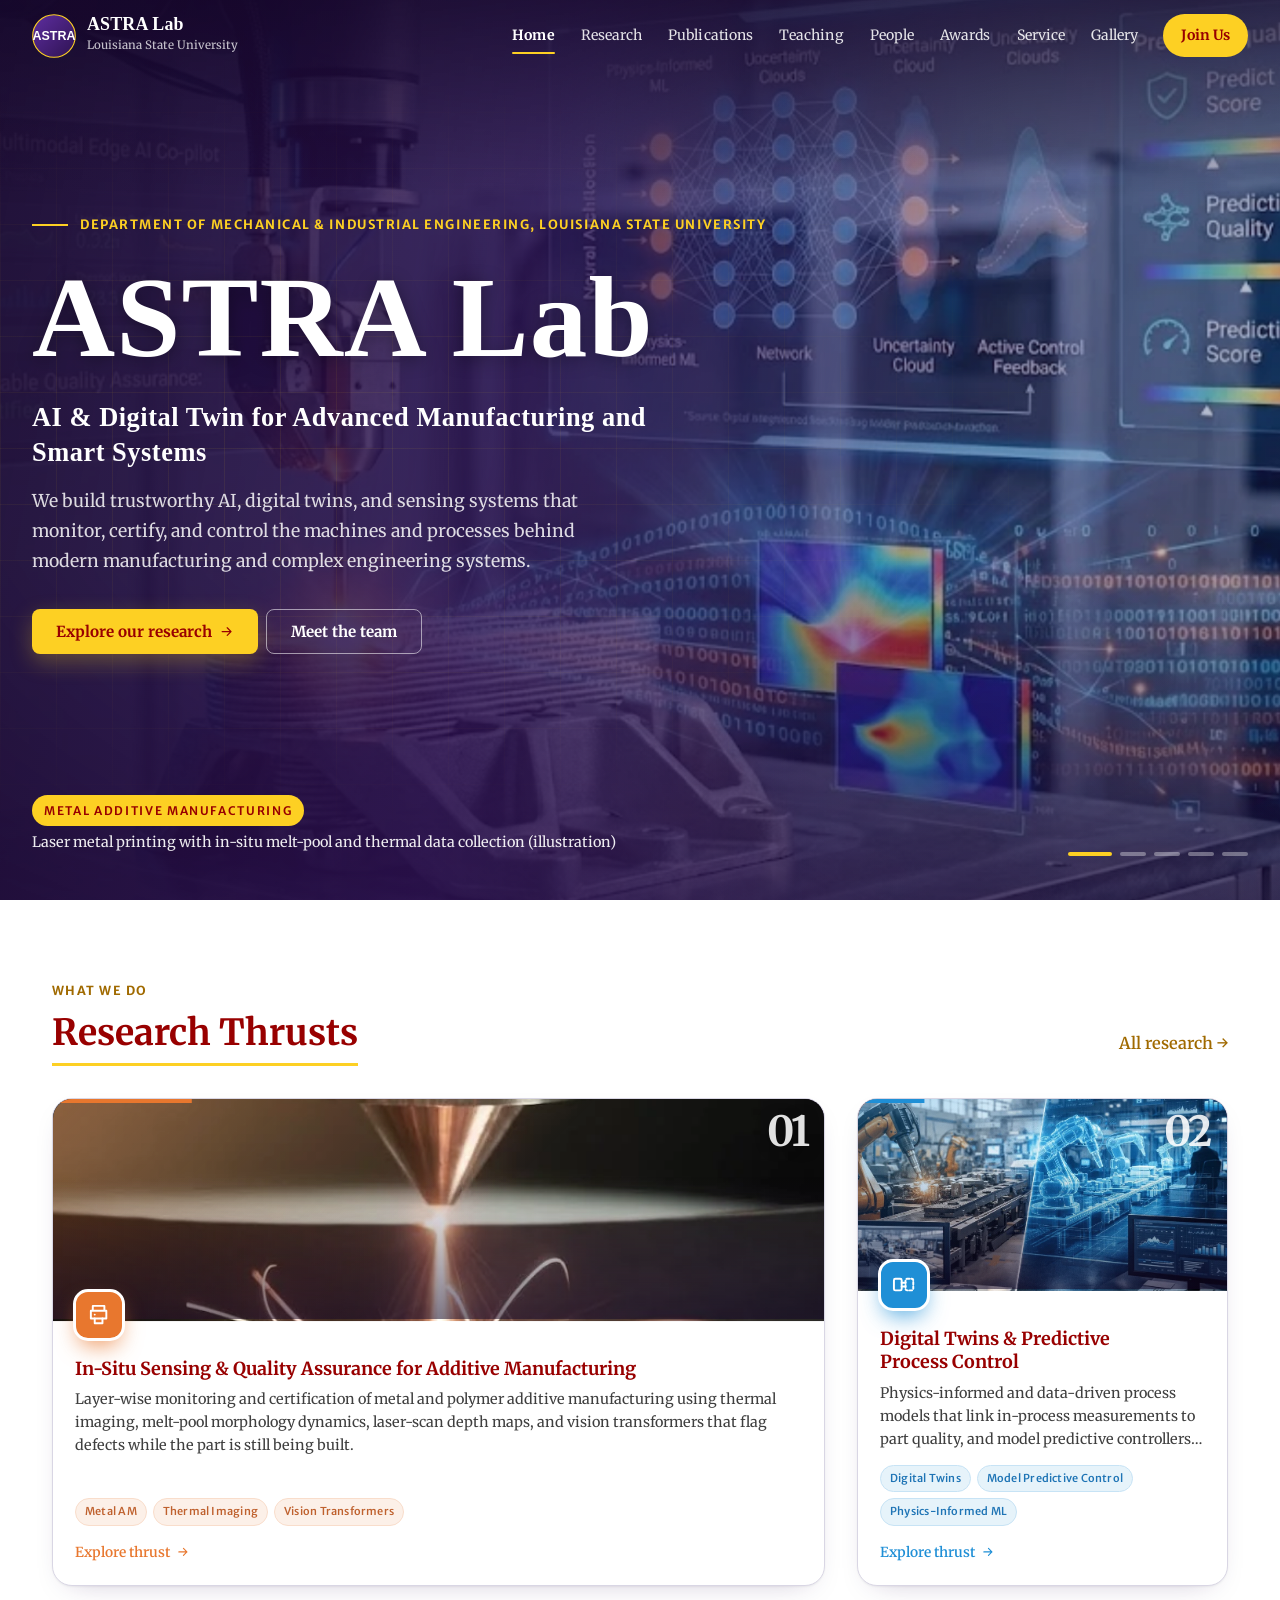
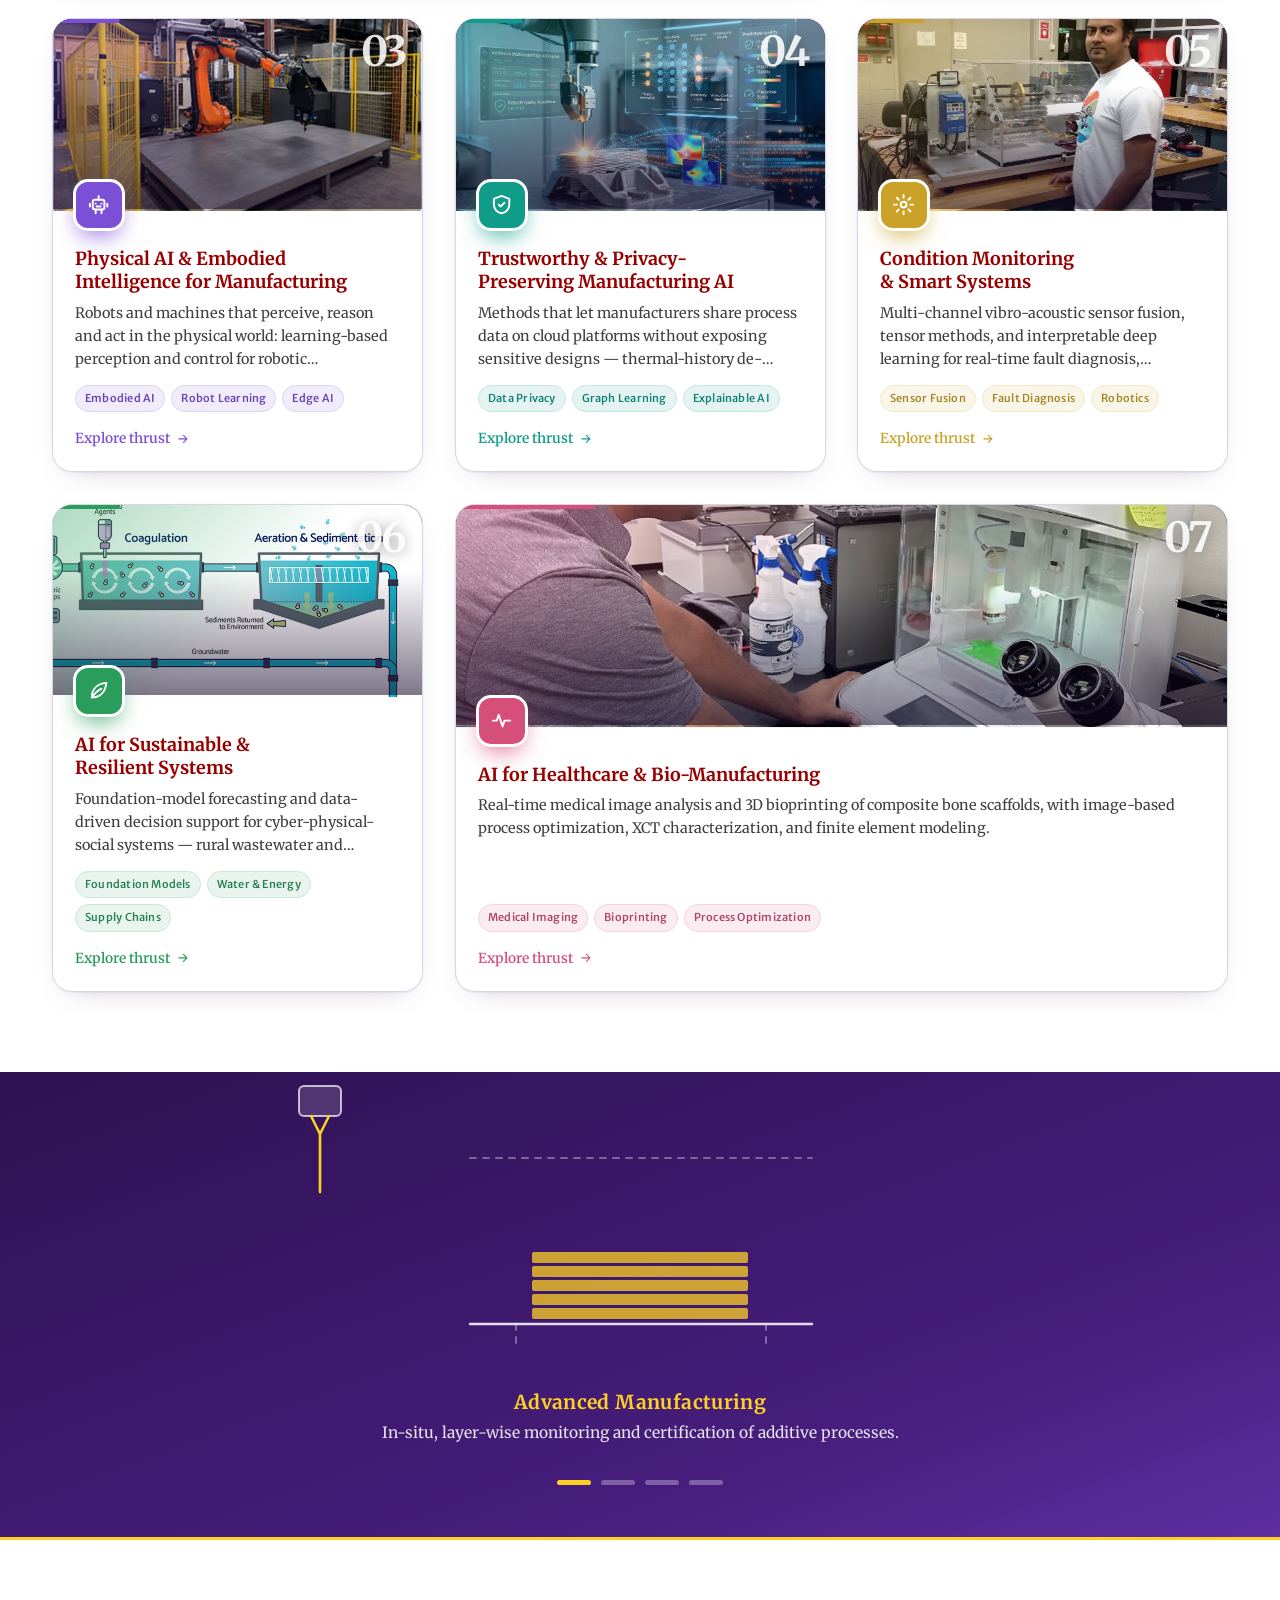
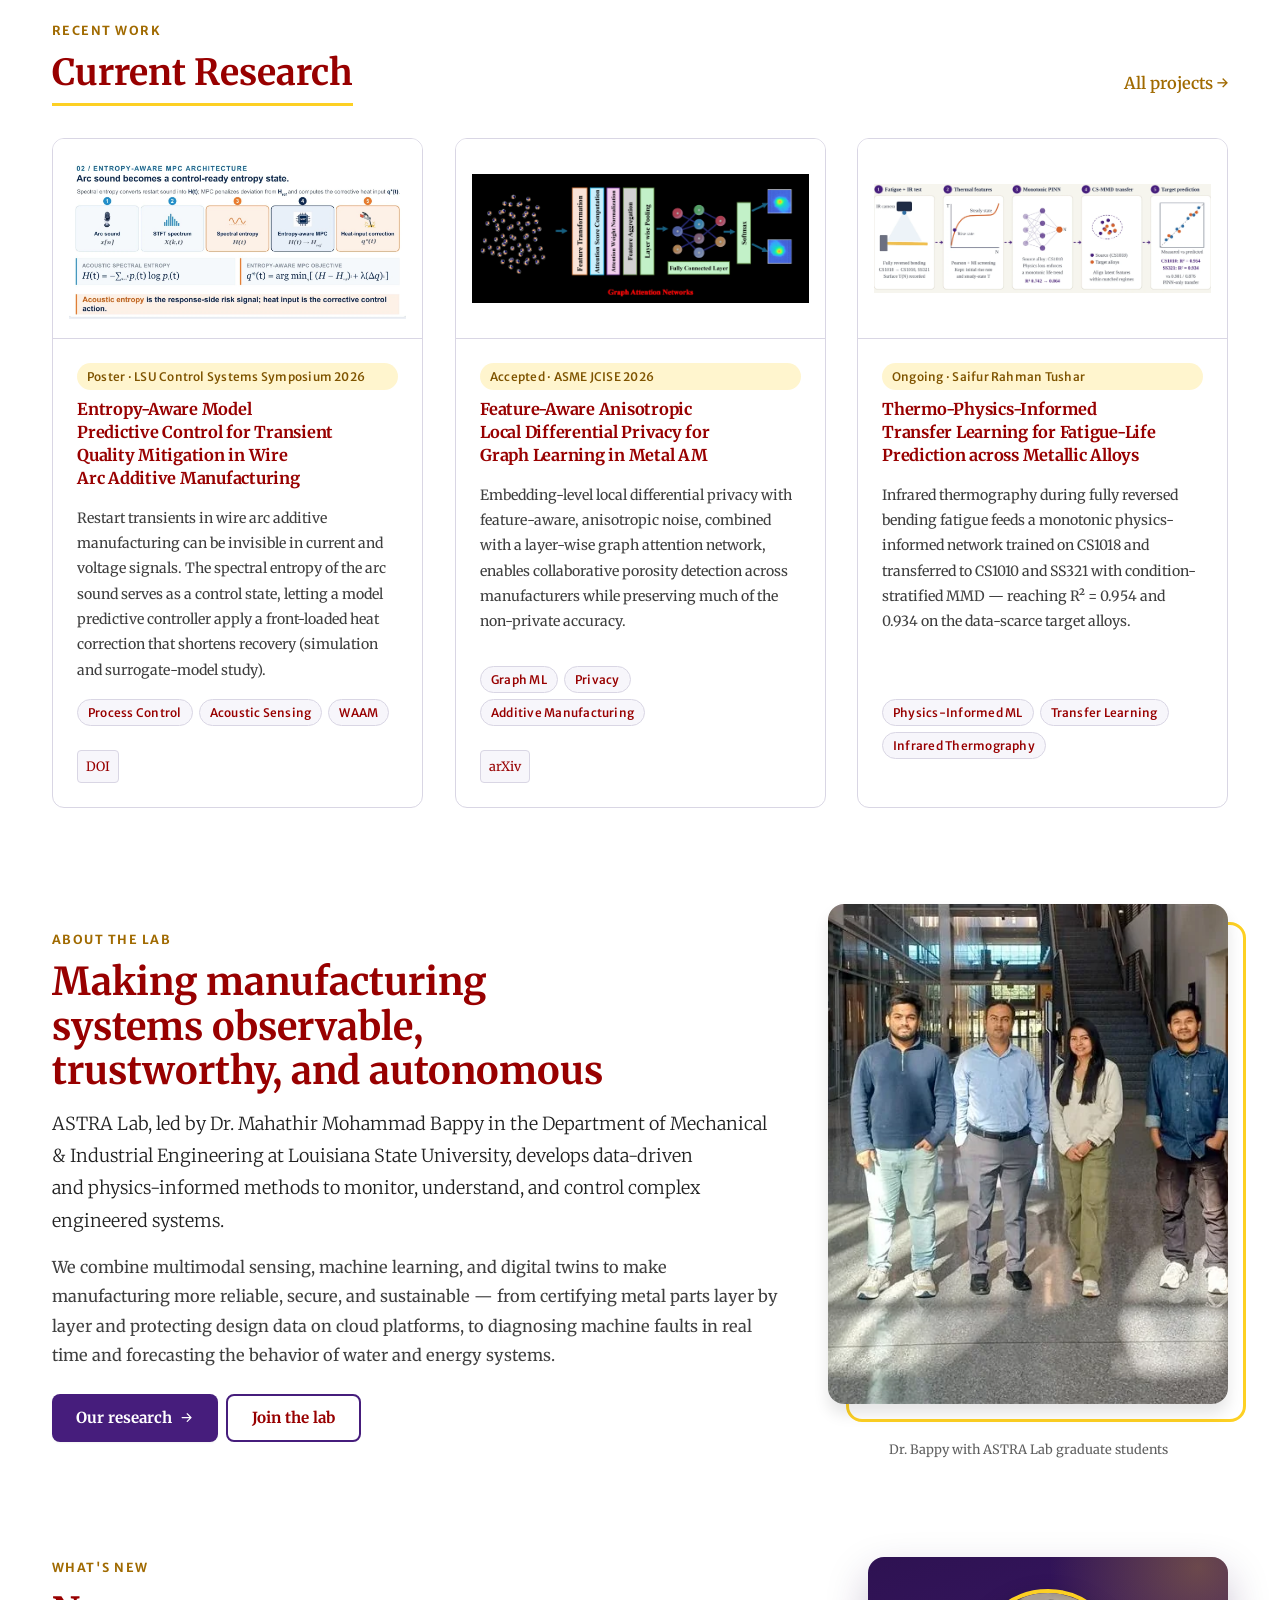
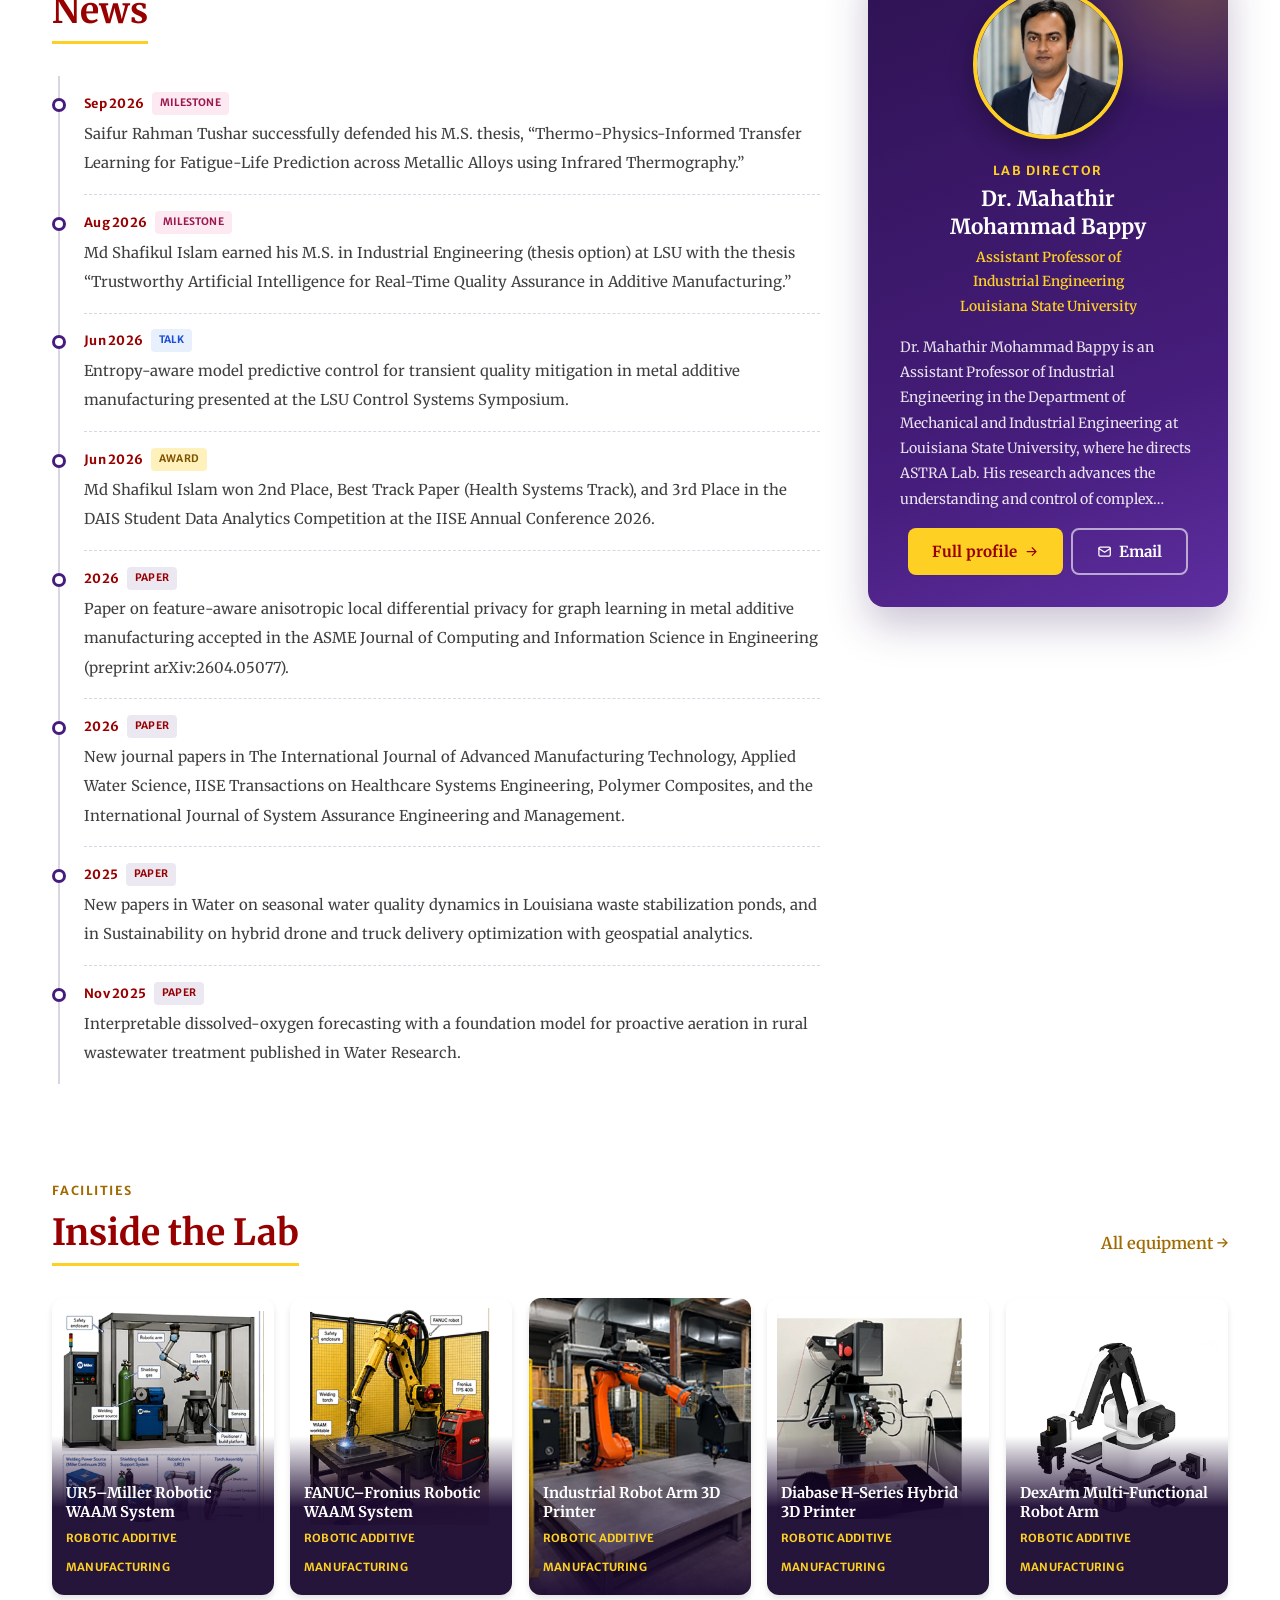
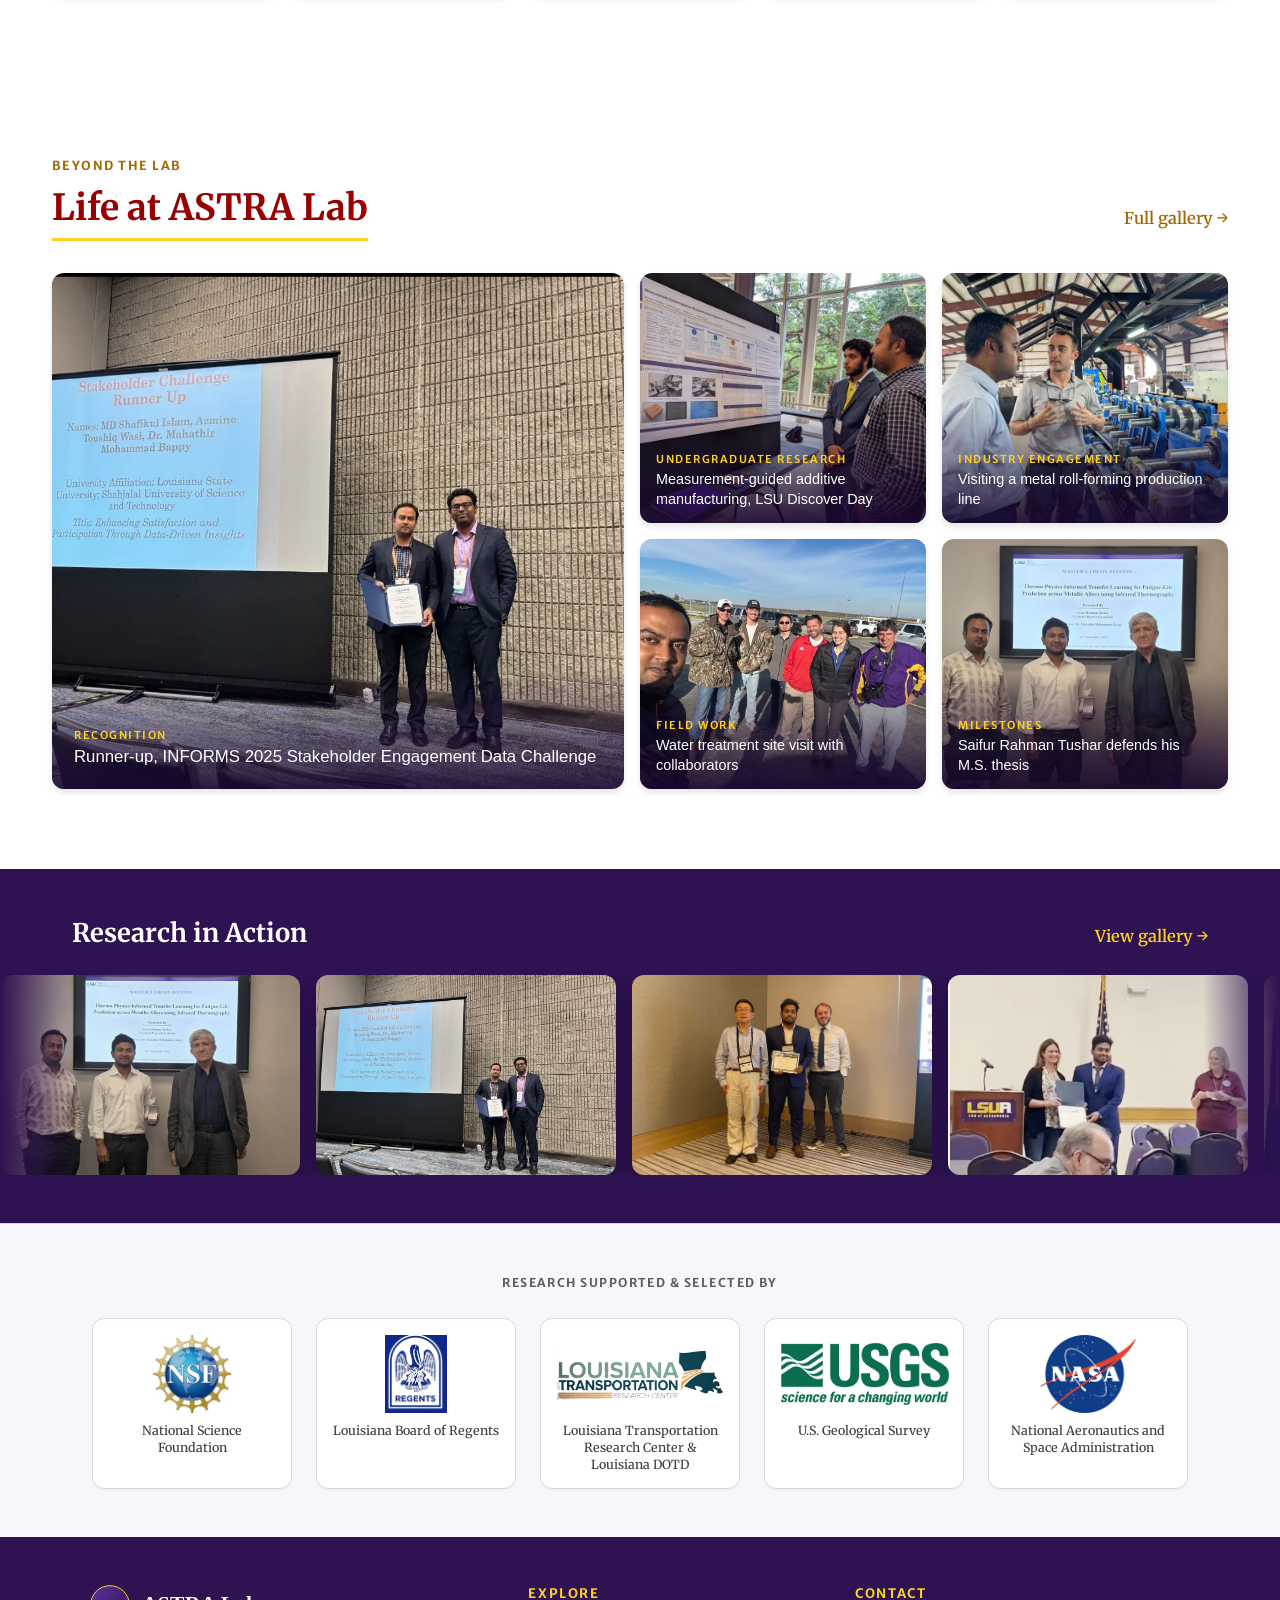
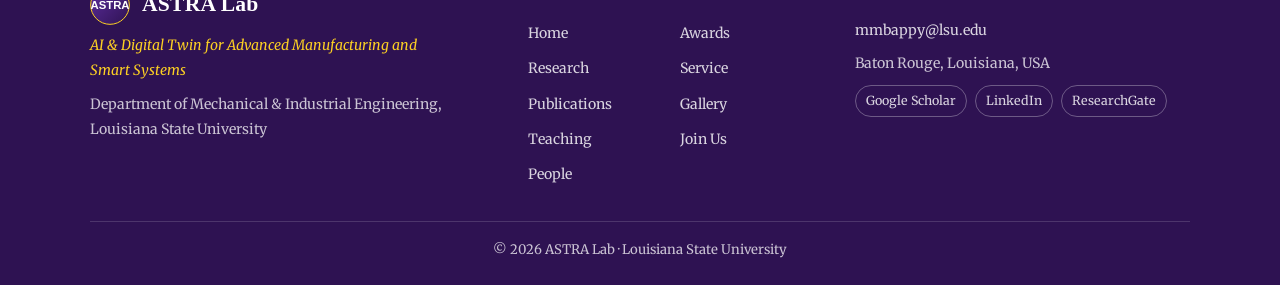
==== index.html @ 98a55a0e "Version CSS/JS links so browsers load the latest files Co-Authored-By: Claude Opus 5.5 <noreply@anth" ====
<!DOCTYPE html>
<html lang="en">
<head>
  <meta charset="UTF-8">
  <meta name="viewport" content="width=device-width, initial-scale=1.0">
  <title>ASTRA Lab — Louisiana State University</title>
  <meta name="description" content="ASTRA Lab at Louisiana State University — AI and digital twins for advanced manufacturing and smart systems.">
  <link rel="preconnect" href="https://fonts.googleapis.com">
  <link rel="preconnect" href="https://fonts.gstatic.com" crossorigin>
  <link href="https://fonts.googleapis.com/css2?family=Merriweather:ital,wght@0,300;0,400;0,700;0,900;1,400&family=Merriweather+Sans:wght@400;600;700&family=Tinos:wght@400;700&display=swap" rel="stylesheet">
  <link rel="stylesheet" href="assets/css/styles.css?v=20261016">
  <link rel="icon" href="assets/images/logo.svg" type="image/svg+xml">
</head>
<body data-page="home">
  <a class="skip-link" href="#main">Skip to content</a>
  <header class="site-header" id="site-header"></header>
  <main id="main">
    <section class="hero" id="hero" aria-label="Introduction"></section>

    <div class="container">
      <section class="section">
        <div class="section-head">
          <div><span class="eyebrow">What we do</span><h2 class="section-title">Research Thrusts</h2></div>
          <a class="more-link" href="research.html">All research &rarr;</a>
        </div>
        <div class="thrust-grid" id="home-thrusts"></div>
      </section>
    </div>

    <section class="showcase" id="showcase" aria-label="How our research works"></section>

    <div class="container">
      <section class="section">
        <div class="section-head">
          <div><span class="eyebrow">Recent work</span><h2 class="section-title">Current Research</h2></div>
          <a class="more-link" href="research.html#projects-sec">All projects &rarr;</a>
        </div>
        <div class="proj-grid" id="home-projects"></div>
      </section>

      <section class="section">
        <div class="about-grid" id="about"></div>
      </section>

      <section class="section">
        <div class="news-spot">
          <div>
            <div class="section-head"><div><span class="eyebrow">What's new</span><h2 class="section-title">News</h2></div></div>
            <ul class="news-list" id="news"></ul>
          </div>
          <aside class="spotlight" id="spotlight" aria-label="Lab director"></aside>
        </div>
      </section>

      <section class="section">
        <div class="section-head">
          <div><span class="eyebrow">Facilities</span><h2 class="section-title">Inside the Lab</h2></div>
          <a class="more-link" href="research.html#facilities">All equipment &rarr;</a>
        </div>
        <div class="fac-strip" id="home-facilities"></div>
      </section>
    </div>

    <div class="container">
      <section class="section">
        <div class="section-head">
          <div><span class="eyebrow">Beyond the lab</span><h2 class="section-title">Life at ASTRA Lab</h2></div>
          <a class="more-link" href="gallery.html">Full gallery &rarr;</a>
        </div>
        <div class="moments" id="moments"></div>
      </section>
    </div>

    <section class="marquee-band" aria-label="Photos from our research">
      <div class="marquee-head">
        <h2>Research in Action</h2>
        <a class="more-link" href="gallery.html">View gallery &rarr;</a>
      </div>
      <div class="marquee" id="marquee"></div>
    </section>

    <section class="sponsors-band" aria-label="Research support">
      <span class="sponsors-label">Research supported &amp; selected by</span>
      <div class="sponsors" id="sponsors"></div>
    </section>
  </main>
  <footer class="footer" id="footer"></footer>
  <script src="assets/js/data.js?v=20261016"></script>
  <script src="assets/js/render.js?v=20261016"></script>
</body>
</html>
---- assets/css/styles.css ----
/* =========================================================================
   ASTRA Lab — Research Lab Website Styles
   Theme: LSU-inspired (deep purple + gold)
   ========================================================================= */

:root {
  --primary:        #461D7C; /* LSU purple */
  --primary-light:  #5e2ea0;
  --primary-dark:   #2e1252;
  --heading:        #980000; /* dark red for headings & titles */
  --heading-dark:   #6e0000;
  --accent:         #a06a00; /* darker gold for accessible text/links */
  --accent-bright:  #FDD023; /* LSU gold (decorative only) */
  --accent-hover:   #7f5400;

  --text-primary:   #212121;
  --text-secondary: #3f3f3f;
  --text-light:     #5f5f5f;
  --bg-white:       #ffffff;
  --bg-light:       #f7f6fb;
  --bg-gray:        #ece9f4;
  --border-color:   #d9d6e4;
  --success:        #15803d;

  --font-main: 'Merriweather', Georgia, 'Times New Roman', serif;
  --font-display: 'Merriweather', Georgia, 'Times New Roman', serif;
  --font-title: 'Tinos', 'Times New Roman', Times, Georgia, serif;
  --font-mono: 'Merriweather Sans', 'Segoe UI', Arial, sans-serif; /* small labels */

  --space-xs: .25rem; --space-sm: .5rem; --space-md: 1rem; --space-lg: 1.5rem;
  --space-xl: 2rem;  --space-2xl: 3rem; --space-3xl: 4rem;

  --radius-sm: 4px; --radius-md: 8px; --radius-lg: 12px; --radius-xl: 16px;

  --shadow-sm: 0 1px 2px rgba(0,0,0,.05);
  --shadow-md: 0 4px 6px rgba(0,0,0,.1);
  --shadow-lg: 0 10px 15px rgba(0,0,0,.1);

  --transition-fast: 150ms ease;
  --transition-normal: 250ms ease;
}

*,*::before,*::after { box-sizing: border-box; margin: 0; padding: 0; }
html { scroll-behavior: smooth; font-size: 16px; }
body {
  font-family: var(--font-main);
  color: var(--text-primary);
  background: var(--bg-white);
  line-height: 1.6;
  min-height: 100vh;
}
a { color: var(--accent); text-decoration: none; transition: color var(--transition-fast); }
a:hover { color: var(--heading); text-decoration: underline; }
img { max-width: 100%; height: auto; display: block; }

h1,h2,h3,h4,h5,h6 { font-weight: 700; line-height: 1.3; margin-bottom: var(--space-md); color: var(--heading); }
h1 { font-size: 2.5rem; } h2 { font-size: 2rem; } h3 { font-size: 1.5rem; }
h4 { font-size: 1.25rem; } h5 { font-size: 1.125rem; } h6 { font-size: 1rem; }
p { margin-bottom: var(--space-md); color: var(--text-secondary); }

/* ---------- Layout ---------- */
main { display: block; }
.container { max-width: 1240px; margin: 0 auto; width: 100%; padding: var(--space-xl); }
.narrow { max-width: 820px; }
/* Anchored sections clear the sticky header when jumped to. */
section[id], article[id] { scroll-margin-top: 92px; }

.skip-link { position: absolute; left: -9999px; top: 10px; z-index: 300; background: #fff; color: var(--heading); padding: 8px 14px; border-radius: 6px; font-weight: 600; box-shadow: var(--shadow-md); }
.skip-link:focus { left: 12px; }

/* ---------- Site header ---------- */
.site-header {
  position: sticky; top: 0; z-index: 100; height: 72px;
  background: rgba(255,255,255,.96); -webkit-backdrop-filter: blur(10px); backdrop-filter: blur(10px);
  border-bottom: 1px solid var(--border-color);
  transition: background .3s ease, border-color .3s ease, box-shadow .3s ease;
}
/* Home page: floats transparently over the hero photo until scrolled. */
.site-header.is-overlay { position: fixed; left: 0; right: 0; background: transparent; border-color: transparent; -webkit-backdrop-filter: none; backdrop-filter: none; }
.site-header.is-solid, .site-header.is-overlay.is-solid, .site-header.menu-open {
  background: rgba(255,255,255,.97); border-color: var(--border-color); box-shadow: 0 4px 18px rgba(46,18,82,.08);
  -webkit-backdrop-filter: blur(10px); backdrop-filter: blur(10px);
}
.hdr-inner { max-width: 1320px; height: 100%; margin: 0 auto; padding: 0 var(--space-xl); display: flex; align-items: center; gap: var(--space-lg); }
.brand { display: flex; align-items: center; gap: 11px; color: var(--heading); flex: none; }
.brand:hover { text-decoration: none; color: var(--heading); }
.brand img { width: 44px; height: 44px; transition: transform .45s ease; }
.brand:hover img { transform: rotate(-10deg) scale(1.06); }
.brand-text strong { display: block; font-size: 1.12rem; line-height: 1.1; letter-spacing: .01em; }
.brand-text small { display: block; font-size: .72rem; font-weight: 500; color: var(--text-light); }

.hdr-nav { margin-left: auto; }
.hdr-nav ul { list-style: none; display: flex; align-items: center; gap: 2px; }
.hdr-nav a { position: relative; display: block; padding: 8px 12px; font-size: .92rem; font-weight: 500; color: var(--text-secondary); border-radius: 8px; transition: color var(--transition-fast); }
.hdr-nav a::after { content: ""; position: absolute; left: 12px; right: 12px; bottom: 2px; height: 2px; border-radius: 2px; background: var(--accent-bright); transform: scaleX(0); transform-origin: left; transition: transform var(--transition-normal); }
.hdr-nav a:hover { color: var(--heading); text-decoration: none; }
.hdr-nav a:hover::after, .hdr-nav a.active::after { transform: scaleX(1); }
.hdr-nav a.active { color: var(--heading); font-weight: 600; }
.nav-cta-li { margin-left: 10px; }
.hdr-nav a.nav-cta { background: var(--primary); color: #fff; padding: 9px 18px; border-radius: 99px; font-weight: 600; transition: all var(--transition-fast); }
.hdr-nav a.nav-cta::after { display: none; }
.hdr-nav a.nav-cta:hover { background: var(--accent-bright); color: var(--heading); transform: translateY(-1px); box-shadow: 0 6px 16px rgba(253,208,35,.35); }

.site-header.is-overlay:not(.is-solid):not(.menu-open) .brand { color: #fff; }
.site-header.is-overlay:not(.is-solid):not(.menu-open) .brand-text small { color: rgba(255,255,255,.75); }
.site-header.is-overlay:not(.is-solid):not(.menu-open) .hdr-nav a { color: rgba(255,255,255,.88); }
.site-header.is-overlay:not(.is-solid):not(.menu-open) .hdr-nav a:hover,
.site-header.is-overlay:not(.is-solid):not(.menu-open) .hdr-nav a.active { color: #fff; }
.site-header.is-overlay:not(.is-solid):not(.menu-open) .hdr-nav a.nav-cta { background: var(--accent-bright); color: var(--heading); }
.site-header.is-overlay:not(.is-solid):not(.menu-open) .nav-toggle span { background: #fff; }

.nav-toggle { display: none; position: relative; margin-left: auto; width: 44px; height: 44px; border: 0; background: transparent; cursor: pointer; border-radius: 10px; }
.nav-toggle:focus-visible { outline: 3px solid var(--accent-bright); }
.nav-toggle span { position: absolute; left: 11px; right: 11px; height: 2px; border-radius: 2px; background: var(--primary); transition: transform .25s ease, opacity .2s ease; }
.nav-toggle span:nth-child(1) { top: 15px; } .nav-toggle span:nth-child(2) { top: 21px; } .nav-toggle span:nth-child(3) { top: 27px; }
.menu-open .nav-toggle span:nth-child(1) { transform: translateY(6px) rotate(45deg); }
.menu-open .nav-toggle span:nth-child(2) { opacity: 0; }
.menu-open .nav-toggle span:nth-child(3) { transform: translateY(-6px) rotate(-45deg); }
@keyframes menuIn { from { opacity: 0; transform: translateY(-8px); } to { opacity: 1; transform: none; } }

/* ---------- Page header ---------- */
.page-header {
  position: relative;
  overflow: hidden;
  background: linear-gradient(120deg, var(--primary-dark) 0%, var(--primary) 45%, var(--primary-light) 100%);
  background-size: 200% 200%;
  animation: headerShift 18s ease infinite;
  color: #fff; padding: var(--space-3xl) var(--space-xl); text-align: center;
}
/* subtle gold glow accents floating in the header */
.page-header::before,
.page-header::after {
  content: ""; position: absolute; border-radius: 50%;
  background: radial-gradient(circle, rgba(253,208,35,.22), transparent 70%);
  pointer-events: none;
}
.page-header::before { width: 320px; height: 320px; top: -120px; right: -60px; animation: floaty 12s ease-in-out infinite; }
.page-header::after  { width: 240px; height: 240px; bottom: -110px; left: -40px; animation: floaty 15s ease-in-out infinite reverse; }
.page-header h1, .page-header p { position: relative; z-index: 1; }
.page-header h1 { color: #fff; margin-bottom: var(--space-sm); animation: fadeUp .7s ease both; }
.page-header p { color: rgba(255,255,255,.9); font-size: 1.1rem; max-width: 680px; margin: 0 auto; animation: fadeUp .7s ease .12s both; }

@keyframes headerShift { 0%,100% { background-position: 0% 50%; } 50% { background-position: 100% 50%; } }
@keyframes floaty { 0%,100% { transform: translateY(0); } 50% { transform: translateY(22px); } }
@keyframes fadeUp { from { opacity: 0; transform: translateY(14px); } to { opacity: 1; transform: translateY(0); } }

/* ---------- Scroll reveal ---------- */
.reveal { opacity: 0; transform: translateY(22px); transition: opacity .6s ease, transform .6s ease; will-change: opacity, transform; }
.reveal.is-visible { opacity: 1; transform: none; }

@media (prefers-reduced-motion: reduce) {
  .page-header { animation: none; }
  .page-header::before, .page-header::after { animation: none; }
  .page-header h1, .page-header p { animation: none; }
  .reveal { opacity: 1; transform: none; transition: none; }
}

/* ---------- Sections ---------- */
.section { padding: var(--space-2xl) 0; }
.section-title {
  font-size: 1.75rem; color: var(--heading);
  margin-bottom: var(--space-xl); padding-bottom: var(--space-sm);
  border-bottom: 3px solid var(--accent-bright); display: inline-block;
}
.about-grid { display: grid; grid-template-columns: 1fr 360px; gap: 2rem; align-items: start; }
.about-grid img { width: 100%; border-radius: 12px; box-shadow: var(--shadow-lg); }

/* ---------- News ---------- */
.news-list { list-style: none; }
.news-item { padding: var(--space-md) 0; border-bottom: 1px solid var(--border-color); }
.news-item:last-child { border-bottom: none; }
.news-date { font-weight: 700; color: var(--heading); margin-right: var(--space-sm); }
.news-text { color: var(--text-secondary); }

/* ---------- Cards (research) ---------- */
.card-grid { display: grid; grid-template-columns: repeat(auto-fill, minmax(320px,1fr)); gap: var(--space-xl); }
.card { background: var(--bg-white); border: 1px solid var(--border-color); border-radius: var(--radius-lg); overflow: hidden; transition: all var(--transition-normal); display: flex; flex-direction: column; }
.card:hover { box-shadow: var(--shadow-lg); transform: translateY(-4px); }
.card-image { width: 100%; height: 190px; object-fit: cover; background: var(--bg-gray); }
.card-body { padding: var(--space-lg); display: flex; flex-direction: column; flex: 1; }
.card-title { font-size: 1.15rem; margin-bottom: var(--space-sm); color: var(--heading); }
.card-text { font-size: .9rem; color: var(--text-secondary); }
.card-specs { font-size: .78rem; color: var(--text-light); margin-top: auto; padding-top: var(--space-sm); border-top: 1px dashed var(--border-color); font-weight: 500; }
.card-links { display: flex; gap: var(--space-sm); margin-top: var(--space-md); flex-wrap: wrap; }

/* ---------- Team ---------- */
.team-grid { display: grid; grid-template-columns: repeat(auto-fill, minmax(300px,1fr)); gap: var(--space-xl); }
.team-card { background: var(--bg-white); border: 1px solid var(--border-color); border-radius: var(--radius-lg); overflow: hidden; transition: all var(--transition-normal); }
.team-card:hover { box-shadow: var(--shadow-lg); transform: translateY(-4px); }
.team-card-image { width: 100%; height: 300px; object-fit: cover; object-position: center top; background: var(--bg-gray); }
.team-card-content { padding: var(--space-lg); }
.team-card-name { font-size: 1.15rem; color: var(--heading); margin-bottom: var(--space-xs); }
.team-card-position { font-size: .88rem; color: var(--accent); font-weight: 600; margin-bottom: var(--space-sm); }
.team-card-interests { font-size: .85rem; color: var(--text-light); margin-bottom: var(--space-sm); }
.team-card-bio { font-size: .9rem; color: var(--text-secondary); line-height: 1.5; }
.team-card-links { display: flex; gap: var(--space-sm); margin-top: var(--space-md); flex-wrap: wrap; }
.team-card-links a, .card-links a { font-size: .8rem; padding: var(--space-xs) var(--space-sm); background: var(--bg-light); border: 1px solid var(--border-color); border-radius: var(--radius-sm); color: var(--heading); }
.team-card-links a:hover, .card-links a:hover { background: var(--primary); color: #fff; text-decoration: none; border-color: var(--primary); }

/* Director featured card */
.director-card {
  display: grid; grid-template-columns: 280px 1fr; gap: var(--space-xl);
  background: linear-gradient(135deg, var(--bg-light) 0%, var(--bg-white) 100%);
  border: 2px solid var(--primary); border-radius: var(--radius-xl);
  padding: var(--space-xl); margin-bottom: var(--space-2xl);
}
.director-card .team-card-image { height: 320px; border-radius: var(--radius-lg); }

/* ---------- Publications ---------- */
.publication-category { margin-bottom: var(--space-2xl); }
.publication-category h3 { color: var(--heading); border-left: 4px solid var(--accent-bright); padding-left: var(--space-md); margin-bottom: var(--space-lg); }
.publication-list { list-style: none; }
.publication-item { padding: var(--space-md) 0; border-bottom: 1px solid var(--border-color); }
.publication-item:last-child { border-bottom: none; }
.publication-text { color: var(--text-secondary); line-height: 1.6; margin-bottom: var(--space-xs); }
.publication-text .pub-title { color: var(--text-primary); font-weight: 600; }
.publication-link { font-size: .9rem; font-weight: 500; }

/* ---------- Awards ---------- */
.award-card { background: var(--bg-light); border-left: 4px solid var(--accent-bright); border-radius: var(--radius-md); padding: var(--space-lg); margin-bottom: var(--space-md); }
.award-card h4 { color: var(--heading); margin-bottom: var(--space-xs); }
.award-meta { font-size: .9rem; color: var(--text-light); margin: 0; }

/* ---------- Join ---------- */
.join-section { margin-bottom: var(--space-xl); }
.join-section h2 { color: var(--heading); font-size: 1.3rem; margin-bottom: var(--space-sm); }
.highlight-box { background: linear-gradient(135deg, var(--bg-light) 0%, var(--bg-gray) 100%); border-left: 4px solid var(--accent-bright); padding: var(--space-lg); border-radius: var(--radius-md); margin: var(--space-lg) 0; }

/* ---------- Buttons ---------- */
.btn { display: inline-block; padding: var(--space-sm) var(--space-lg); font-size: .95rem; font-weight: 600; border-radius: var(--radius-md); text-align: center; cursor: pointer; transition: all var(--transition-fast); border: none; }
.btn-primary { background: var(--primary); color: #fff; box-shadow: var(--shadow-sm); }
.btn-primary:hover { background: var(--primary-dark); color: #fff; text-decoration: none; transform: translateY(-2px); }
.btn-outline { background: transparent; border: 2px solid var(--primary); color: var(--heading); }
.btn-outline:hover { background: var(--primary); color: #fff; text-decoration: none; }

/* ---------- Footer ---------- */
.footer { background: var(--primary-dark); color: #fff; padding: var(--space-xl); text-align: center; margin-top: auto; }
.footer p { color: rgba(255,255,255,.75); margin: 0; }
.footer a { color: var(--accent-bright); }

/* ---------- Utilities ---------- */
.text-center { text-align: center; }
.mt-1 { margin-top: var(--space-md); } .mt-2 { margin-top: var(--space-xl); }
.mb-2 { margin-bottom: var(--space-xl); }
.muted { color: var(--text-light); font-size: .9rem; }

/* =========================================================================
   Home showcase — rotating animated panels
   Each panel is inline SVG line art; only the active one is visible and
   animating. Panels advance on a timer (see render.js) or via the dots.
   ========================================================================= */
.showcase {
  background: linear-gradient(160deg, var(--primary-dark) 0%, var(--primary) 70%, var(--primary-light) 100%);
  /* Extra bottom padding leaves room for the dots' hover tooltips. */
  padding: var(--space-xl) var(--space-lg) 3.25rem;
  border-bottom: 3px solid var(--accent-bright);
}
.showcase-inner { max-width: 820px; margin: 0 auto; }

.showcase-stage { position: relative; height: 270px; }
.scene {
  position: absolute; inset: 0;
  opacity: 0; transform: scale(.97);
  transition: opacity .7s ease, transform .7s ease;
  pointer-events: none;
}
.scene.is-active { opacity: 1; transform: none; }
.scene svg { width: 100%; height: 100%; overflow: visible; }
/* Keep off-screen panels completely idle. */
.scene:not(.is-active) *, .showcase.is-paused .scene * { animation-play-state: paused !important; }

/* --- shared line-art vocabulary --- */
.sc-ln   { fill: none; stroke: rgba(255,255,255,.85); stroke-width: 2.4; stroke-linecap: round; stroke-linejoin: round; }
.sc-dim  { fill: none; stroke: rgba(255,255,255,.34); stroke-width: 2; stroke-linecap: round; stroke-dasharray: 6 7; }
.sc-gold { fill: none; stroke: var(--accent-bright); stroke-width: 2.6; stroke-linecap: round; stroke-linejoin: round; }
.sc-fill { fill: rgba(255,255,255,.14); stroke: rgba(255,255,255,.7); stroke-width: 2; }
.sc-gfill{ fill: var(--accent-bright); stroke: none; }
.sc-roll { fill: none; stroke: rgba(255,255,255,.4); stroke-width: 2; }
.sc-wfill{ fill: rgba(255,255,255,.9); stroke: none; }

/* --- caption + dots --- */
.showcase-caption { text-align: center; margin-top: var(--space-md); min-height: 74px; }
.showcase-caption h3 { color: var(--accent-bright); font-size: 1.2rem; margin-bottom: 4px; letter-spacing: .02em; }
.showcase-caption p  { color: rgba(255,255,255,.88); margin: 0; font-size: .97rem; }
.showcase-caption.is-swapping { opacity: 0; }
.showcase-caption { transition: opacity .3s ease; }

.showcase-dots { display: flex; justify-content: center; gap: 10px; margin-top: var(--space-md); }
.showcase-dots button {
  width: 34px; height: 5px; padding: 0; border: none; border-radius: 99px; cursor: pointer;
  background: rgba(255,255,255,.3); transition: background var(--transition-fast), transform var(--transition-fast);
}
.showcase-dots button:hover { background: rgba(255,255,255,.55); transform: scaleY(1.6); }
.showcase-dots button[aria-selected="true"] { background: var(--accent-bright); }
.showcase-dots button:focus-visible { outline: 2px solid #fff; outline-offset: 3px; }

/* ---- 1. additive manufacturing ---- */
@keyframes scSweep  { 0%,100% { transform: translate(206px,54px); } 50% { transform: translate(430px,54px); } }
@keyframes scJet    { 0%,100% { opacity: .25; } 50% { opacity: 1; } }
@keyframes scLayer  { 0%,8% { opacity: 0; transform: scaleX(0); } 20%,92% { opacity: 1; transform: scaleX(1); } 100% { opacity: 0; transform: scaleX(1); } }
.sc-head  { animation: scSweep 3.4s ease-in-out infinite; }
.sc-jet   { animation: scJet .7s ease-in-out infinite; }
.sc-layer { transform-box: fill-box; transform-origin: left center; animation: scLayer 6.8s ease-in-out infinite; }
.sc-layer.l2 { animation-delay: .5s; } .sc-layer.l3 { animation-delay: 1s; }
.sc-layer.l4 { animation-delay: 1.5s; } .sc-layer.l5 { animation-delay: 2s; }

/* ---- 2. digital twin ---- */
@keyframes scSpin  { to { transform: rotate(360deg); } }
@keyframes scFlow  { to { stroke-dashoffset: -120; } }
@keyframes scScan  { 0%,100% { transform: translateY(0); } 50% { transform: translateY(78px); } }
@keyframes scBar   { 0%,100% { transform: scaleY(.35); } 50% { transform: scaleY(1); } }
.sc-gear  { transform-box: fill-box; transform-origin: center; animation: scSpin 6s linear infinite; }
.sc-flow  { stroke-dasharray: 8 8; animation: scFlow 2.2s linear infinite; }
.sc-flow.rev { animation-direction: reverse; }
.sc-scan  { animation: scScan 3.2s ease-in-out infinite; }
.sc-bar   { transform-box: fill-box; transform-origin: bottom; animation: scBar 1.8s ease-in-out infinite; }
.sc-bar.b2 { animation-delay: .25s; } .sc-bar.b3 { animation-delay: .5s; } .sc-bar.b4 { animation-delay: .75s; }

/* ---- 3. smart factory ---- */
@keyframes scBelt  { to { stroke-dashoffset: -44; } }
@keyframes scPart  { 0% { transform: translateX(0); opacity: 0; } 8% { opacity: 1; }
                     92% { opacity: 1; } 100% { transform: translateX(330px); opacity: 0; } }
@keyframes scArmU  { 0%,100% { transform: rotate(-14deg); } 50% { transform: rotate(10deg); } }
@keyframes scArmF  { 0%,100% { transform: rotate(16deg); } 50% { transform: rotate(-12deg); } }
@keyframes scBlink { 0%,100% { opacity: .45; } 50% { opacity: 1; } }
.sc-belt  { stroke-dasharray: 14 8; animation: scBelt 1.4s linear infinite; }
.sc-part  { animation: scPart 4.2s linear infinite; }
.sc-part.p2 { animation-delay: 1.4s; } .sc-part.p3 { animation-delay: 2.8s; }
.sc-limb  { fill: none; stroke: rgba(255,255,255,.9); stroke-width: 5; stroke-linecap: round; }
.sc-joint { fill: var(--primary-dark); stroke: rgba(255,255,255,.9); stroke-width: 2.5; }
/* Pivot each segment on its own joint. transform-box: view-box lets the
   origin be the joint's exact SVG coordinate, which a fill-box percentage
   cannot express once the group's bounding box extends past the joint. */
.sc-arm-u { transform-box: view-box; transform-origin: 148px 152px; animation: scArmU 3.6s ease-in-out infinite; }
.sc-arm-f { transform-box: view-box; transform-origin: 220px 110px; animation: scArmF 3.6s ease-in-out infinite; }
.sc-blink { animation: scBlink 1.1s ease-in-out infinite; }

/* ---- 4. AI / analytics ---- */
@keyframes scPulse { 0%,100% { opacity: .45; r: 6; } 50% { opacity: 1; r: 8.5; } }
@keyframes scSig   { to { stroke-dashoffset: -160; } }
@keyframes scWave  { 0%,100% { transform: translateX(0); } 100% { transform: translateX(-120px); } }
.sc-node  { animation: scPulse 2.4s ease-in-out infinite; }
.sc-node.n2 { animation-delay: .3s; } .sc-node.n3 { animation-delay: .6s; }
.sc-node.n4 { animation-delay: .9s; } .sc-node.n5 { animation-delay: 1.2s; }
.sc-sig   { stroke-dasharray: 6 10; animation: scSig 2s linear infinite; }
.sc-wave  { animation: scWave 2.6s linear infinite; }

@media (prefers-reduced-motion: reduce) {
  /* Hold a single, still panel — no motion, no auto-advance (see render.js). */
  .scene * { animation: none !important; }
  .scene { transition: none; }
  .showcase-caption { transition: none; }
}

@media (max-width: 768px) {
  .showcase { padding: var(--space-lg) var(--space-md) 3rem; }
  .showcase-stage { height: 190px; }
  .showcase-caption { min-height: 92px; }
}

/* =========================================================================
   Interactive polish — hover / focus states
   One consistent vocabulary across every page: things lift slightly, gain a
   gold accent, and reveal a little more detail under the cursor. Everything
   here is decorative; it is all switched off under prefers-reduced-motion
   at the end of this block.
   ========================================================================= */

/* ---- cards: existing lift, plus image zoom and a warming title ---- */
.card-image, .team-card-image { transition: transform 450ms ease; }
.card:hover .card-image, .team-card:hover .team-card-image { transform: scale(1.06); }
.card:hover, .team-card:hover { border-color: var(--accent-bright); }
.card:hover .card-title, .team-card:hover .team-card-name { color: var(--heading); }
.director-card { transition: box-shadow var(--transition-normal); }
.director-card:hover { box-shadow: var(--shadow-lg); }

/* ---- news + publication rows: gold marker slides out of the left edge ---- */
.news-item, .publication-item {
  position: relative; padding-left: 0;
  transition: padding-left var(--transition-normal), background var(--transition-normal);
}
.news-item::before, .publication-item::before {
  content: ""; position: absolute; left: 0; top: 50%; width: 3px; height: 0;
  background: var(--accent-bright); border-radius: 2px;
  transform: translateY(-50%); transition: height var(--transition-normal);
}
.news-item:hover, .publication-item:hover { padding-left: var(--space-md); background: var(--bg-light); }
.news-item:hover::before, .publication-item:hover::before { height: 70%; }

/* ---- award cards: lift and thicken the accent rule ---- */
.award-card { transition: all var(--transition-normal); }
.award-card:hover {
  transform: translateX(4px);
  border-left-width: 7px;
  background: var(--bg-gray);
  box-shadow: var(--shadow-md);
}

/* ---- buttons ---- */
.btn-primary:hover { box-shadow: var(--shadow-md); }
.btn-outline:hover { transform: translateY(-2px); box-shadow: var(--shadow-sm); }
.team-card-links a, .card-links a { transition: all var(--transition-fast); }
.team-card-links a:hover, .card-links a:hover { transform: translateY(-1px); box-shadow: var(--shadow-sm); }

/* ---- showcase dots: grow, glow, and name their panel ---- */
.showcase-dots button { position: relative; }
.showcase-dots button:hover { background: #fff; transform: scaleY(1.8) scaleX(1.06); }
.showcase-dots button[aria-selected="true"]:hover { background: var(--accent-bright); }
.showcase-dots button::after {
  content: attr(data-label);
  /* Below the dots: above them it would cover the caption mid-sentence. */
  position: absolute; top: calc(100% + 11px); left: 50%;
  transform: translateX(-50%) translateY(-5px);
  background: rgba(20,8,38,.92); color: #fff; font-size: .72rem; font-weight: 600;
  letter-spacing: .01em; padding: 5px 10px; border-radius: var(--radius-sm);
  white-space: nowrap; opacity: 0; pointer-events: none;
  transition: opacity var(--transition-normal), transform var(--transition-normal);
}
.showcase-dots button:hover::after,
.showcase-dots button:focus-visible::after { opacity: 1; transform: translateX(-50%) translateY(0); }

@media (prefers-reduced-motion: reduce) {
  .hdr-nav a::after { transition: none; }
  .award-card:hover, .btn-outline:hover, .team-card-links a:hover, .card-links a:hover,
  .showcase-dots button:hover { transform: none; }
  .card:hover .card-image, .team-card:hover .team-card-image { transform: none; }
  .card-image, .team-card-image, .news-item, .publication-item,
  .award-card, .showcase-dots button::after { transition: none; }
}

/* =========================================================================
   Shared content components
   ========================================================================= */
.ico { width: 1em; height: 1em; flex: none; vertical-align: -.125em; }
.lead { font-size: 1.1rem; color: var(--text-primary); }
.eyebrow { display: inline-block; font-size: .78rem; font-weight: 700; letter-spacing: .08em; text-transform: uppercase; color: var(--accent); margin-bottom: var(--space-sm); }
.section-head { display: flex; align-items: flex-end; justify-content: space-between; gap: var(--space-md); flex-wrap: wrap; margin-bottom: var(--space-xl); }
.section-head .eyebrow { display: block; }
.section-head .section-title { margin-bottom: 0; }
.section-head .more-link { padding-bottom: var(--space-sm); }
.more-link { font-weight: 600; white-space: nowrap; }
.section-intro { margin-top: calc(-1 * var(--space-md)); margin-bottom: var(--space-xl); max-width: 760px; }
.sub-title { font-size: 1.05rem; color: var(--heading); margin: var(--space-lg) 0 var(--space-sm); }

.btn-row { display: flex; flex-wrap: wrap; gap: var(--space-sm); margin-top: var(--space-lg); }
.btn-row.center { justify-content: center; margin: var(--space-xl) 0; }
.btn { display: inline-flex; align-items: center; gap: .45em; text-decoration: none; }
.btn .ico { transition: transform var(--transition-fast); }
.btn:hover .ico { transform: translateX(3px); }
.btn-light { background: #fff; color: var(--heading); }
.btn-light:hover { background: var(--accent-bright); color: var(--heading); text-decoration: none; transform: translateY(-2px); }
.btn-ghost { background: transparent; color: #fff; border: 1.5px solid rgba(255,255,255,.55); }
.btn-ghost:hover { background: rgba(255,255,255,.14); border-color: var(--accent-bright); color: #fff; text-decoration: none; transform: translateY(-2px); }

.badge { display: inline-block; font-size: .74rem; font-weight: 600; color: var(--heading); background: var(--bg-gray); border-radius: 99px; padding: 3px 10px; margin-bottom: var(--space-sm); }
.badge-gold { background: rgba(253,208,35,.22); color: var(--accent-hover); }
.tag-row { display: flex; flex-wrap: wrap; gap: 6px; margin: 0 0 var(--space-sm); }
.tag { font-size: .74rem; font-weight: 500; color: var(--heading); background: var(--bg-light); border: 1px solid var(--border-color); border-radius: 99px; padding: 2px 10px; }
.tag-lg { font-size: .85rem; padding: 5px 13px; }

/* ---- stats band (home) ---- */
.stats-band { background: var(--bg-light); border-bottom: 1px solid var(--border-color); padding: var(--space-xl) var(--space-lg); }
.stats { max-width: 1100px; margin: 0 auto; display: grid; grid-template-columns: repeat(4, 1fr); gap: var(--space-lg); }
.stat { text-align: center; padding: var(--space-sm); }
.stat-num { display: block; font-size: 2.6rem; font-weight: 700; line-height: 1.1; color: var(--heading); font-variant-numeric: tabular-nums; }
.stat-num::after { content: ""; display: block; width: 34px; height: 3px; margin: 8px auto 6px; background: var(--accent-bright); border-radius: 2px; }
.stat-label { font-size: .88rem; color: var(--text-secondary); font-weight: 500; }

/* ---- about (home) ---- */
.about-grid { grid-template-columns: 1fr 400px; gap: var(--space-2xl); align-items: center; }
.about-photo { margin: 0; position: relative; isolation: isolate; }
.about-frame { display: block; position: relative; isolation: isolate; }
.about-photo img { width: 100%; aspect-ratio: 4 / 5; object-fit: cover; border-radius: var(--radius-xl); box-shadow: var(--shadow-lg); }
.about-frame::before { content: ""; position: absolute; inset: 18px -18px -18px 18px; border: 3px solid var(--accent-bright); border-radius: var(--radius-xl); z-index: -1; }
.about-photo figcaption { font-size: .8rem; color: var(--text-light); margin-top: calc(var(--space-md) + 18px); text-align: center; }

/* ---- home hero: full-screen photos with a slow zoom ---- */
.hero { position: relative; isolation: isolate; min-height: 100vh; min-height: 100svh; display: flex; align-items: center; overflow: hidden; color: #fff; background: var(--primary-dark); }
.hero-slides { position: absolute; inset: 0; z-index: -3; }
.hero-slide { position: absolute; inset: 0; width: 100%; height: 100%; object-fit: cover; opacity: 0; transform: scale(1.04); transition: opacity 1.4s ease; }
.hero-slide.is-active { opacity: 1; animation: kenBurns 9s ease-out both; }
@keyframes kenBurns { from { transform: scale(1.04); } to { transform: scale(1.14) translate(-1%, -1%); } }
.hero-shade { position: absolute; inset: 0; z-index: -2;
  background: linear-gradient(180deg, rgba(20,6,40,.7) 0%, transparent 22%),
              linear-gradient(100deg, rgba(26,8,48,.93) 0%, rgba(46,18,82,.8) 40%, rgba(46,18,82,.38) 72%, rgba(46,18,82,.22) 100%),
              linear-gradient(0deg, rgba(20,6,40,.65), transparent 38%); }
.hero-grid { position: absolute; inset: 0; z-index: -1; pointer-events: none;
  background-image: linear-gradient(rgba(253,208,35,.08) 1px, transparent 1px), linear-gradient(90deg, rgba(253,208,35,.08) 1px, transparent 1px);
  background-size: 56px 56px; animation: gridDrift 30s linear infinite;
  -webkit-mask-image: radial-gradient(ellipse at 22% 50%, #000, transparent 62%); mask-image: radial-gradient(ellipse at 22% 50%, #000, transparent 62%); }
@keyframes gridDrift { to { background-position: 56px 56px; } }
.hero-inner { width: 100%; max-width: 1320px; margin: 0 auto; padding: 150px var(--space-xl) 190px; }
.hero-eyebrow { display: inline-flex; align-items: center; gap: 12px; font-size: .8rem; font-weight: 600; letter-spacing: .12em; text-transform: uppercase; color: var(--accent-bright); margin-bottom: var(--space-lg); animation: fadeUp .8s ease both; }
.hero-eyebrow::before { content: ""; width: 36px; height: 2px; background: var(--accent-bright); }
.hero-title { font-size: clamp(3.2rem, 8.5vw, 6.6rem); line-height: .95; font-weight: 800; letter-spacing: -.035em; color: #fff; margin-bottom: var(--space-lg); animation: fadeUp .8s ease .08s both; }
.hero-sub { font-size: clamp(1.15rem, 2.2vw, 1.65rem); font-weight: 600; line-height: 1.35; color: #fff; max-width: 760px; margin-bottom: var(--space-md); animation: fadeUp .8s ease .18s both; }
.hero-text { font-size: 1.06rem; color: rgba(255,255,255,.84); max-width: 600px; animation: fadeUp .8s ease .28s both; }
.hero .btn-row { margin-top: var(--space-xl); animation: fadeUp .8s ease .38s both; }
.hero-foot { position: absolute; left: 0; right: 0; bottom: 44px; max-width: 1320px; margin: 0 auto; padding: 0 var(--space-xl); display: flex; justify-content: space-between; align-items: center; gap: var(--space-md); }
.hero-cap { font-size: .82rem; color: rgba(255,255,255,.78); }
.hero-cap::before { content: ""; display: inline-block; width: 8px; height: 8px; margin-right: 8px; border-radius: 50%; background: var(--accent-bright); box-shadow: 0 0 0 4px rgba(253,208,35,.25); vertical-align: 1px; }
.hero-dots { display: flex; gap: 8px; }
.hero-dots button { width: 26px; height: 4px; padding: 0; border: 0; border-radius: 99px; background: rgba(255,255,255,.35); cursor: pointer; transition: background .2s ease, width .3s ease; }
.hero-dots button:hover { background: rgba(255,255,255,.7); }
.hero-dots button[aria-pressed="true"] { width: 44px; background: var(--accent-bright); }
.hero-dots button:focus-visible { outline: 2px solid #fff; outline-offset: 3px; }

.btn-cta { background: var(--accent-bright); color: var(--heading); box-shadow: 0 8px 22px rgba(253,208,35,.28); }
.btn-cta:hover { background: #fff; color: var(--heading); text-decoration: none; transform: translateY(-2px); }

/* stats lift up over the bottom of the hero as a floating card */
.hero + .stats-band { position: relative; z-index: 2; margin-top: -64px; padding: 0 var(--space-lg); background: transparent; border: 0; }
.hero + .stats-band .stats { background: #fff; border-radius: 18px; padding: var(--space-xl) var(--space-lg); box-shadow: 0 22px 50px rgba(46,18,82,.18); }

/* ---- research thrust cards ---- */
.thrust-grid { display: grid; grid-template-columns: repeat(3, 1fr); gap: var(--space-lg); }
.thrust-card { position: relative; isolation: isolate; display: flex; flex-direction: column; padding: var(--space-xl); background: #fff; border: 1px solid var(--border-color); border-radius: var(--radius-xl); color: inherit; overflow: hidden; transition: transform .35s ease, box-shadow .35s ease, border-color .35s ease; }
.thrust-card::before { content: ""; position: absolute; inset: 0; z-index: -1; background: linear-gradient(140deg, var(--primary-dark), var(--primary) 70%, var(--primary-light)); opacity: 0; transition: opacity .35s ease; }
.thrust-card:hover { text-decoration: none; transform: translateY(-6px); box-shadow: 0 20px 44px rgba(46,18,82,.24); border-color: transparent; }
.thrust-card:hover::before { opacity: 1; }
.thrust-ico { width: 54px; height: 54px; display: grid; place-items: center; border-radius: 15px; background: var(--bg-gray); color: var(--heading); font-size: 1.55rem; margin-bottom: var(--space-lg); transition: all .35s ease; }
.thrust-card:hover .thrust-ico { background: var(--accent-bright); color: var(--heading); transform: rotate(-6deg) scale(1.06); }
.thrust-num { position: absolute; top: 18px; right: 22px; font-size: 2.8rem; font-weight: 800; line-height: 1; color: var(--bg-gray); transition: color .35s ease; }
.thrust-card:hover .thrust-num { color: rgba(255,255,255,.12); }
.thrust-card h3 { font-size: 1.12rem; line-height: 1.35; color: var(--heading); transition: color .3s ease; }
.thrust-card p { flex: 1; font-size: .9rem; transition: color .3s ease; display: -webkit-box; -webkit-line-clamp: 4; -webkit-box-orient: vertical; overflow: hidden; }
.thrust-card:hover h3 { color: #fff; }
.thrust-card:hover p { color: rgba(255,255,255,.85); }
.thrust-more { display: inline-flex; align-items: center; gap: .4em; font-size: .88rem; font-weight: 600; color: var(--accent); transition: color .3s ease; }
.thrust-more .ico { transition: transform var(--transition-fast); }
.thrust-card:hover .thrust-more { color: var(--accent-bright); }
.thrust-card:hover .thrust-more .ico { transform: translateX(4px); }

/* ---- current project cards ---- */
.proj-grid { display: grid; grid-template-columns: repeat(auto-fill, minmax(330px, 1fr)); gap: var(--space-xl); }
.proj-card { display: flex; flex-direction: column; background: #fff; border: 1px solid var(--border-color); border-radius: var(--radius-lg); overflow: hidden; transition: transform .3s ease, box-shadow .3s ease, border-color .3s ease; }
.proj-card:hover { transform: translateY(-5px); box-shadow: var(--shadow-lg); border-color: var(--accent-bright); }
.proj-media { position: relative; display: block; width: 100%; height: 200px; padding: var(--space-md); border: 0; border-bottom: 1px solid var(--border-color); background: #fff; cursor: zoom-in; overflow: hidden; }
.proj-media img { width: 100%; height: 100%; object-fit: contain; transition: transform .5s ease; }
.proj-card:hover .proj-media img { transform: scale(1.05); }
.proj-media:hover .zoom-hint, .proj-media:focus-visible .zoom-hint { opacity: 1; transform: none; }
.proj-media:focus-visible { outline: 3px solid var(--accent-bright); outline-offset: -3px; }
.proj-body { display: flex; flex-direction: column; flex: 1; padding: var(--space-lg); }
.proj-body h3 { font-size: 1.02rem; line-height: 1.4; color: var(--heading); }
.proj-body p { flex: 1; font-size: .88rem; }

/* ---- news timeline + director card ---- */
.news-spot { display: grid; grid-template-columns: 1fr 360px; gap: var(--space-2xl); align-items: start; }
.news-list { list-style: none; border-left: 2px solid var(--border-color); padding-left: var(--space-lg); margin-left: 6px; }
.news-list .news-item { border-bottom: 1px dashed var(--border-color); }
.news-list .news-item:last-child { border-bottom: 0; }
.news-list .news-item::after { content: ""; position: absolute; left: calc(-1 * var(--space-lg) - 8px); top: 22px; width: 14px; height: 14px; border-radius: 50%; background: #fff; border: 3px solid var(--primary); transition: background var(--transition-fast), transform var(--transition-fast); }
.news-list .news-item:hover::after { background: var(--accent-bright); transform: scale(1.2); }
.news-meta { display: flex; align-items: center; gap: 8px; margin-bottom: 4px; }
.news-date { font-size: .8rem; font-weight: 700; color: var(--heading); margin: 0; }
.news-tag { font-size: .64rem; font-weight: 700; text-transform: uppercase; letter-spacing: .07em; padding: 2px 8px; border-radius: 4px; }
.news-paper     { background: rgba(70,29,124,.1);  color: var(--heading); }
.news-award     { background: rgba(253,208,35,.3); color: var(--accent-hover); }
.news-grant     { background: rgba(21,128,61,.12); color: #166534; }
.news-talk      { background: rgba(37,99,235,.1);  color: #1d4ed8; }
.news-milestone { background: rgba(219,39,119,.1); color: #9d174d; }
.news-people    { background: rgba(13,148,136,.12); color: #0f766e; }
.news-text { font-size: .93rem; }

.spotlight { position: sticky; top: 96px; overflow: hidden; text-align: center; color: #fff; border-radius: var(--radius-xl); padding: var(--space-xl);
  background: linear-gradient(160deg, var(--primary-dark), var(--primary) 70%, var(--primary-light)); box-shadow: 0 18px 40px rgba(46,18,82,.25); }
.spotlight::after { content: ""; position: absolute; width: 300px; height: 300px; right: -120px; top: -140px; border-radius: 50%; background: radial-gradient(circle, rgba(253,208,35,.28), transparent 70%); pointer-events: none; }
.spotlight-photo img { width: 150px; height: 150px; margin: 0 auto var(--space-md); border-radius: 50%; object-fit: cover; object-position: top; border: 4px solid var(--accent-bright); box-shadow: 0 10px 24px rgba(0,0,0,.3); }
.spotlight .eyebrow { color: var(--accent-bright); margin-bottom: 4px; }
.spotlight h3 { color: #fff; font-size: 1.3rem; margin-bottom: 4px; }
.spotlight-title { color: var(--accent-bright); font-size: .86rem; font-weight: 600; }
.spotlight-bio { color: rgba(255,255,255,.88); font-size: .88rem; text-align: left; display: -webkit-box; -webkit-line-clamp: 7; -webkit-box-orient: vertical; overflow: hidden; }
.spotlight .btn-row { justify-content: center; margin-top: var(--space-md); }
.spotlight .btn-primary { background: var(--accent-bright); color: var(--heading); }
.spotlight .btn-primary:hover { background: #fff; color: var(--heading); }
.spotlight .btn-outline { border-color: rgba(255,255,255,.6); color: #fff; }
.spotlight .btn-outline:hover { background: #fff; color: var(--heading); }

/* ---- facilities strip: real photos of the lab's machines ---- */
.fac-strip { display: grid; grid-template-columns: repeat(5, 1fr); gap: var(--space-md); }
.fac-tile { position: relative; display: block; aspect-ratio: 3 / 4; border-radius: var(--radius-lg); overflow: hidden; box-shadow: var(--shadow-md); }
.fac-tile img { width: 100%; height: 100%; object-fit: cover; transition: transform .6s ease; }
.fac-tile:hover img { transform: scale(1.08); }
.fac-tile:focus-visible { outline: 3px solid var(--accent-bright); outline-offset: 3px; }
.fac-cap { position: absolute; left: 0; right: 0; bottom: 0; padding: 48px 14px 14px; color: #fff; background: linear-gradient(transparent, rgba(26,8,48,.92)); }
.fac-cap strong { display: block; font-size: .92rem; line-height: 1.3; }
.fac-cap small { font-size: .7rem; font-weight: 700; letter-spacing: .08em; text-transform: uppercase; color: var(--accent-bright); }

/* ---- sponsors ---- */
.sponsors-band { display: flex; flex-wrap: wrap; align-items: center; justify-content: center; gap: var(--space-lg); padding: var(--space-xl); background: var(--bg-light); border-top: 1px solid var(--border-color); }
.sponsors-label { font-size: .76rem; font-weight: 700; letter-spacing: .12em; text-transform: uppercase; color: var(--text-light); }
.sponsors { display: flex; flex-wrap: wrap; justify-content: center; gap: var(--space-md); }
.sponsor { display: inline-flex; align-items: center; gap: 10px; padding: 7px 16px 7px 7px; font-size: .86rem; font-weight: 500; color: var(--text-secondary); background: #fff; border: 1px solid var(--border-color); border-radius: 99px; transition: all var(--transition-normal); }
.sponsor b { display: grid; place-items: center; min-width: 42px; height: 30px; padding: 0 9px; border-radius: 99px; background: var(--primary); color: var(--accent-bright); font-size: .76rem; }
.sponsor:hover { transform: translateY(-2px); border-color: var(--accent-bright); box-shadow: var(--shadow-sm); }

/* ---- photo marquee (home) ---- */
.marquee-band { background: var(--primary-dark); padding: var(--space-2xl) 0; overflow: hidden; }
.marquee-head { max-width: 1200px; margin: 0 auto var(--space-lg); padding: 0 var(--space-xl); display: flex; justify-content: space-between; align-items: baseline; gap: var(--space-md); flex-wrap: wrap; }
.marquee-head h2 { color: #fff; margin: 0; font-size: 1.6rem; }
.marquee-head .more-link { color: var(--accent-bright); }
.marquee { overflow: hidden; -webkit-mask-image: linear-gradient(90deg, transparent, #000 6%, #000 94%, transparent); mask-image: linear-gradient(90deg, transparent, #000 6%, #000 94%, transparent); }
.mq-track { display: flex; gap: var(--space-md); width: max-content; animation: mqScroll 70s linear infinite; }
.marquee:hover .mq-track { animation-play-state: paused; }
@keyframes mqScroll { to { transform: translateX(-50%); } }
.mq-item { flex: none; width: 300px; height: 200px; border-radius: var(--radius-lg); overflow: hidden; box-shadow: 0 8px 20px rgba(0,0,0,.3); }
.mq-item img { width: 100%; height: 100%; object-fit: cover; transition: transform 500ms ease, filter 300ms ease; filter: saturate(.9); }
.mq-item:hover img { transform: scale(1.08); filter: saturate(1.1); }

/* ---- research page ---- */
.card-media { overflow: hidden; background: var(--bg-gray); }
.card-media.is-figure { background: #fff; border-bottom: 1px solid var(--border-color); }
.card-media.is-figure .card-image { object-fit: contain; padding: var(--space-sm); background: #fff; }

.feature-list { display: flex; flex-direction: column; gap: var(--space-2xl); }
.feature-row { display: grid; grid-template-columns: 1.1fr 1fr; gap: var(--space-2xl); align-items: center; }
.feature-row.is-flipped .feature-media { order: 2; }
.feature-media {
  position: relative; display: block; width: 100%; padding: var(--space-md); cursor: zoom-in;
  background: #fff; border: 1px solid var(--border-color); border-radius: var(--radius-lg);
  box-shadow: var(--shadow-md); overflow: hidden; transition: box-shadow var(--transition-normal), border-color var(--transition-normal);
}
.feature-media img { width: 100%; max-height: 340px; object-fit: contain; transition: transform 500ms ease; }
.feature-media:hover { box-shadow: var(--shadow-lg); border-color: var(--accent-bright); }
.feature-media:hover img { transform: scale(1.03); }
.feature-media:focus-visible { outline: 3px solid var(--accent-bright); outline-offset: 3px; }
.zoom-hint { position: absolute; right: 12px; bottom: 12px; width: 36px; height: 36px; border-radius: 50%; background: var(--primary); color: #fff; display: grid; place-items: center; font-size: 1.1rem; opacity: 0; transform: scale(.8); transition: all var(--transition-normal); }
.feature-media:hover .zoom-hint, .feature-media:focus-visible .zoom-hint { opacity: 1; transform: none; }
.feature-body h3 { font-size: 1.25rem; color: var(--heading); line-height: 1.35; }
.feature-authors { font-size: .88rem; color: var(--text-light); }
.feature-authors strong { color: var(--heading); }

.fund-grid { display: grid; grid-template-columns: repeat(auto-fit, minmax(260px, 1fr)); gap: var(--space-lg); }
.fund-card { display: flex; gap: var(--space-md); align-items: flex-start; background: var(--bg-light); border: 1px solid var(--border-color); border-radius: var(--radius-lg); padding: var(--space-lg); transition: all var(--transition-normal); }
.fund-card:hover { transform: translateY(-3px); box-shadow: var(--shadow-md); border-color: var(--accent-bright); }
.fund-mark { flex: none; width: 54px; height: 54px; border-radius: 12px; display: grid; place-items: center; background: var(--primary); color: var(--accent-bright); font-weight: 700; font-size: .95rem; letter-spacing: .03em; }
.fund-card h3 { font-size: 1rem; color: var(--heading); margin-bottom: 2px; }
.fund-award { font-size: .8rem; font-weight: 600; color: var(--accent); margin-bottom: 4px; }
.fund-card p { font-size: .88rem; margin: 0; }

/* ---- director profile ---- */
.profile-hero {
  position: relative; overflow: hidden; color: #fff; padding: var(--space-3xl) var(--space-xl);
  background: linear-gradient(120deg, var(--primary-dark) 0%, var(--primary) 50%, var(--primary-light) 100%);
  background-size: 200% 200%; animation: headerShift 18s ease infinite;
}
.profile-hero::before { content: ""; position: absolute; width: 420px; height: 420px; right: -120px; top: -180px; border-radius: 50%; background: radial-gradient(circle, rgba(253,208,35,.22), transparent 70%); animation: floaty 13s ease-in-out infinite; }
.profile-inner { position: relative; max-width: 1100px; margin: 0 auto; display: grid; grid-template-columns: 230px 1fr; gap: var(--space-2xl); align-items: center; }
.profile-photo img { width: 230px; height: 230px; border-radius: 50%; object-fit: cover; object-position: top; border: 5px solid var(--accent-bright); box-shadow: 0 16px 34px rgba(0,0,0,.35); animation: fadeUp .7s ease both; }
.profile-id { animation: fadeUp .7s ease .1s both; }
.profile-id .eyebrow { color: var(--accent-bright); }
.profile-id h1 { color: #fff; font-size: 2.3rem; margin-bottom: var(--space-xs); }
.profile-title { color: var(--accent-bright); font-weight: 600; font-size: 1.1rem; margin-bottom: var(--space-xs); }
.profile-dept { color: rgba(255,255,255,.85); margin-bottom: 0; }

.profile-tabs {
  position: sticky; top: 72px; z-index: 40; display: flex; justify-content: center; flex-wrap: wrap; gap: 4px;
  background: rgba(255,255,255,.94); -webkit-backdrop-filter: blur(8px); backdrop-filter: blur(8px);
  border-bottom: 1px solid var(--border-color); padding: var(--space-sm) var(--space-md);
}
.profile-tabs a { font-size: .86rem; font-weight: 600; color: var(--text-secondary); padding: 6px 12px; border-radius: 99px; transition: all var(--transition-fast); }
.profile-tabs a:hover { background: var(--bg-gray); color: var(--heading); text-decoration: none; }
.profile-tabs a.is-current { background: var(--primary); color: #fff; }
.profile-about { display: grid; grid-template-columns: 1fr 250px; gap: var(--space-2xl); align-items: start; }
section[id$="-sec"] { scroll-margin-top: 130px; }

.facts { display: grid; gap: var(--space-md); position: sticky; top: 140px; }
.fact { background: var(--bg-light); border: 1px solid var(--border-color); border-left: 4px solid var(--accent-bright); border-radius: var(--radius-md); padding: var(--space-md) var(--space-lg); }
.fact-num { display: block; font-size: 2rem; font-weight: 700; color: var(--heading); line-height: 1.1; font-variant-numeric: tabular-nums; }
.fact-label { font-size: .85rem; color: var(--text-secondary); }

/* timeline */
.timeline { list-style: none; position: relative; padding-left: 34px; max-width: 900px; }
.timeline::before { content: ""; position: absolute; left: 9px; top: 6px; bottom: 6px; width: 3px; border-radius: 3px; background: linear-gradient(var(--accent-bright), var(--primary-light)); }
.tl-item { position: relative; margin-bottom: var(--space-lg); }
.tl-item:last-child { margin-bottom: 0; }
.tl-dot { position: absolute; left: -32px; top: 20px; width: 17px; height: 17px; border-radius: 50%; background: #fff; border: 4px solid var(--primary); box-shadow: 0 0 0 4px rgba(253,208,35,.35); transition: transform var(--transition-normal), background var(--transition-normal); }
.tl-item:hover .tl-dot { transform: scale(1.25); background: var(--accent-bright); }
.tl-card { background: #fff; border: 1px solid var(--border-color); border-radius: var(--radius-lg); padding: var(--space-lg); transition: all var(--transition-normal); }
.tl-item:hover .tl-card { border-color: var(--accent-bright); box-shadow: var(--shadow-md); transform: translateX(4px); }
.tl-when { display: inline-block; font-size: .78rem; font-weight: 700; color: var(--accent-hover); background: rgba(253,208,35,.22); border-radius: 99px; padding: 2px 10px; margin-bottom: var(--space-sm); }
.tl-title { font-size: 1.1rem; color: var(--heading); margin-bottom: 2px; }
.tl-sub { font-size: .92rem; color: var(--text-secondary); margin-bottom: 0; }
.tl-detail { font-size: .9rem; color: var(--text-light); margin: var(--space-sm) 0 0; }
.tl-detail em { color: var(--heading); font-style: normal; font-weight: 600; }

/* doctoral projects */
.project-row { display: grid; grid-template-columns: 340px 1fr; gap: var(--space-xl); align-items: start; padding: var(--space-xl); background: var(--bg-light); border: 1px solid var(--border-color); border-radius: var(--radius-xl); margin-bottom: var(--space-xl); transition: box-shadow var(--transition-normal), border-color var(--transition-normal); }
.project-row:hover { box-shadow: var(--shadow-lg); border-color: var(--accent-bright); }
.project-row.is-flipped { grid-template-columns: 1fr 340px; }
.project-row.is-flipped .project-media { order: 2; }
.project-media { border-radius: var(--radius-lg); overflow: hidden; background: #fff; box-shadow: var(--shadow-md); }
.project-media img { width: 100%; height: 240px; object-fit: cover; transition: transform 500ms ease; }
.project-media.is-figure img { object-fit: contain; padding: var(--space-sm); }
.project-row:hover .project-media img { transform: scale(1.05); }
.project-body h3 { color: var(--heading); font-size: 1.2rem; }
.check-list { list-style: none; display: grid; gap: 8px; }
.check-list li { position: relative; padding-left: 26px; font-size: .92rem; color: var(--text-secondary); line-height: 1.55; }
.check-list li::before { content: ""; position: absolute; left: 0; top: .42em; width: 14px; height: 14px; border-radius: 50%; background: var(--accent-bright); box-shadow: inset 0 0 0 4px #fff, 0 0 0 1.5px var(--primary); }

/* teaching + certifications */
.teach-grid { display: grid; grid-template-columns: repeat(auto-fit, minmax(320px, 1fr)); gap: var(--space-lg); align-items: start; }
.teach-card { background: #fff; border: 1px solid var(--border-color); border-top: 4px solid var(--primary); border-radius: var(--radius-lg); padding: var(--space-lg); transition: all var(--transition-normal); }
.teach-card:hover { transform: translateY(-3px); box-shadow: var(--shadow-md); border-top-color: var(--accent-bright); }
.teach-head { display: flex; justify-content: space-between; align-items: baseline; gap: var(--space-sm); flex-wrap: wrap; margin-bottom: var(--space-sm); }
.teach-head h3 { font-size: 1.05rem; color: var(--heading); margin: 0; }
.teach-note { font-size: .88rem; color: var(--text-light); margin: var(--space-sm) 0 0; }
.cert-grid { display: grid; grid-template-columns: repeat(auto-fill, minmax(300px, 1fr)); gap: var(--space-md); }
.cert-card { display: flex; gap: var(--space-md); align-items: flex-start; background: var(--bg-light); border: 1px solid var(--border-color); border-radius: var(--radius-lg); padding: var(--space-lg); transition: all var(--transition-normal); }
.cert-card:hover { transform: translateY(-3px); box-shadow: var(--shadow-md); border-color: var(--accent-bright); }
.cert-ico { width: 34px; height: 34px; color: var(--heading); flex: none; }
.cert-card h3 { font-size: .98rem; color: var(--heading); margin-bottom: 2px; }
.cert-card p { font-size: .84rem; margin-bottom: 6px; }
.cert-year { font-size: .76rem; font-weight: 700; color: var(--accent-hover); }

/* ---- publications ---- */
.pub-toolbar { display: flex; flex-direction: column; gap: var(--space-md); margin-bottom: var(--space-xl); position: sticky; top: 72px; z-index: 30; background: rgba(255,255,255,.95); -webkit-backdrop-filter: blur(8px); backdrop-filter: blur(8px); padding: var(--space-md) 0; border-bottom: 1px solid var(--border-color); }
.filter-row { display: flex; flex-wrap: wrap; gap: 8px; }
.filter-row.center { justify-content: center; margin-bottom: var(--space-xl); }
.chip { display: inline-flex; align-items: center; gap: 7px; font: inherit; font-size: .86rem; font-weight: 600; color: var(--heading); background: #fff; border: 1.5px solid var(--border-color); border-radius: 99px; padding: 7px 14px; cursor: pointer; transition: all var(--transition-fast); }
.chip:hover { border-color: var(--primary); transform: translateY(-1px); }
.chip[aria-selected="true"], .chip[aria-pressed="true"] { background: var(--primary); color: #fff; border-color: var(--primary); box-shadow: 0 4px 12px rgba(70,29,124,.25); }
.chip-n { font-size: .74rem; background: var(--bg-gray); color: var(--heading); border-radius: 99px; padding: 1px 8px; }
.chip[aria-selected="true"] .chip-n, .chip[aria-pressed="true"] .chip-n { background: var(--accent-bright); color: var(--heading); }
.chip:focus-visible { outline: 3px solid var(--accent-bright); outline-offset: 2px; }
.search { display: flex; align-items: center; gap: 10px; background: #fff; border: 1.5px solid var(--border-color); border-radius: var(--radius-md); padding: 0 14px; max-width: 520px; color: var(--text-light); transition: border-color var(--transition-fast), box-shadow var(--transition-fast); }
.search:focus-within { border-color: var(--primary); box-shadow: 0 0 0 3px rgba(70,29,124,.15); }
.search input { border: 0; outline: 0; font: inherit; font-size: .95rem; padding: 10px 0; width: 100%; background: transparent; color: var(--text-primary); }

.pub-year { display: grid; grid-template-columns: 90px 1fr; gap: var(--space-lg); margin-bottom: var(--space-lg); }
.pub-year-label { font-size: 1.6rem; color: var(--heading); margin: 0; padding-top: var(--space-md); position: sticky; top: 190px; align-self: start; }
.pub-type { display: inline-block; font-size: .7rem; font-weight: 700; text-transform: uppercase; letter-spacing: .06em; padding: 2px 9px; border-radius: 4px; margin-bottom: 6px; }
.pub-type-journal    { background: rgba(70,29,124,.1);  color: var(--heading); }
.pub-type-conference { background: rgba(21,128,61,.12); color: #166534; }
.pub-type-preprint   { background: rgba(37,99,235,.1);  color: #1d4ed8; }
.pub-type-talk       { background: rgba(253,208,35,.28); color: var(--accent-hover); }
.pub-type-poster     { background: rgba(219,39,119,.1); color: #9d174d; }
.publication-text { margin-bottom: 6px; }
.publication-text strong { color: var(--heading); }
.publication-link { display: inline-flex; align-items: center; gap: 5px; font-size: .82rem; font-weight: 600; padding: 3px 10px; border: 1px solid var(--border-color); border-radius: 99px; color: var(--heading); }
.publication-link:hover { background: var(--primary); color: #fff; border-color: var(--primary); text-decoration: none; }
@keyframes pubIn { from { opacity: 0; transform: translateY(8px); } to { opacity: 1; transform: none; } }
.pub-in { animation: pubIn .4s ease both; animation-delay: calc(var(--i) * 30ms); }
.empty { text-align: center; color: var(--text-light); padding: var(--space-2xl) 0; }

/* ---- awards ---- */
.award-summary { display: grid; grid-template-columns: repeat(auto-fit, minmax(200px, 1fr)); gap: var(--space-lg); margin-bottom: var(--space-2xl); }
.award-stat { display: flex; flex-direction: column; align-items: center; text-align: center; gap: 4px; background: linear-gradient(135deg, var(--primary-dark), var(--primary)); color: #fff; border-radius: var(--radius-lg); padding: var(--space-lg); transition: all var(--transition-normal); }
.award-stat:hover { text-decoration: none; transform: translateY(-4px); box-shadow: 0 10px 22px rgba(70,29,124,.3); }
.award-stat-ico { width: 30px; height: 30px; color: var(--accent-bright); }
.award-stat-n { font-size: 2.2rem; font-weight: 700; line-height: 1.1; font-variant-numeric: tabular-nums; }
.award-stat-l { font-size: .88rem; color: rgba(255,255,255,.85); }
.award-group { margin-bottom: var(--space-2xl); scroll-margin-top: 90px; }
.award-card { display: grid; grid-template-columns: 44px 1fr auto; gap: var(--space-md); align-items: center; }
.award-ico { width: 44px; height: 44px; border-radius: 12px; display: grid; place-items: center; background: #fff; color: var(--heading); font-size: 1.3rem; box-shadow: var(--shadow-sm); transition: all var(--transition-normal); }
.award-card:hover .award-ico { background: var(--primary); color: var(--accent-bright); }
.award-main h4 { font-size: 1rem; margin-bottom: 2px; }
.award-year { font-size: .82rem; font-weight: 700; color: var(--accent-hover); background: rgba(253,208,35,.25); border-radius: 99px; padding: 3px 12px; white-space: nowrap; }

/* ---- gallery ---- */
.gallery-grid { columns: 3 280px; column-gap: var(--space-md); }
.gallery-item { display: block; width: 100%; margin: 0 0 var(--space-md); padding: 0; border: 0; background: var(--bg-gray); border-radius: var(--radius-lg); overflow: hidden; position: relative; cursor: zoom-in; break-inside: avoid; box-shadow: var(--shadow-sm); transition: box-shadow var(--transition-normal); }
.gallery-item img { width: 100%; height: auto; transition: transform 600ms ease; }
.gallery-item:hover { box-shadow: var(--shadow-lg); }
.gallery-item:hover img { transform: scale(1.06); }
.gallery-item:focus-visible { outline: 3px solid var(--accent-bright); outline-offset: 3px; }
.g-cap { position: absolute; left: 0; right: 0; bottom: 0; padding: 36px 14px 12px; text-align: left; font-size: .84rem; font-weight: 500; color: #fff; line-height: 1.4; background: linear-gradient(transparent, rgba(30,10,55,.88)); transform: translateY(100%); transition: transform var(--transition-normal); }
.gallery-item:hover .g-cap, .gallery-item:focus-visible .g-cap { transform: none; }
@keyframes gIn { from { opacity: 0; transform: translateY(14px) scale(.98); } to { opacity: 1; transform: none; } }
.g-in { animation: gIn .5s ease both; animation-delay: calc(var(--i) * 45ms); }

/* ---- lightbox ---- */
body.lb-lock { overflow: hidden; }
.lightbox { position: fixed; inset: 0; z-index: 1000; display: flex; align-items: center; justify-content: center; padding: 56px 72px; background: rgba(16,6,30,.92); opacity: 0; visibility: hidden; transition: opacity .25s ease, visibility .25s ease; }
.lightbox.is-open { opacity: 1; visibility: visible; }
.lb-figure { margin: 0; max-width: 100%; max-height: 100%; display: flex; flex-direction: column; align-items: center; }
.lb-img { max-width: 100%; max-height: calc(100vh - 170px); border-radius: var(--radius-md); background: #fff; box-shadow: 0 20px 50px rgba(0,0,0,.5); opacity: 0; transform: scale(.96); transition: opacity .3s ease, transform .3s ease; }
.lb-img.is-in { opacity: 1; transform: none; }
.lb-cap { color: #fff; text-align: center; margin-top: var(--space-md); font-size: .95rem; max-width: 760px; }
.lb-count { position: absolute; top: 18px; left: 22px; color: rgba(255,255,255,.7); font-size: .85rem; font-variant-numeric: tabular-nums; }
.lb-btn { position: absolute; border: 0; cursor: pointer; color: #fff; background: rgba(255,255,255,.12); border-radius: 50%; width: 48px; height: 48px; font-size: 1.9rem; line-height: 1; display: grid; place-items: center; transition: background var(--transition-fast), transform var(--transition-fast); }
.lb-btn:hover { background: var(--accent-bright); color: var(--heading); }
.lb-btn:focus-visible { outline: 3px solid var(--accent-bright); outline-offset: 2px; }
.lb-close { top: 14px; right: 18px; font-size: 2rem; }
.lb-prev { left: 14px; top: 50%; transform: translateY(-50%); }
.lb-next { right: 14px; top: 50%; transform: translateY(-50%); }
.lb-prev:hover { transform: translateY(-50%) translateX(-2px); }
.lb-next:hover { transform: translateY(-50%) translateX(2px); }
.lightbox.is-single .lb-prev, .lightbox.is-single .lb-next, .lightbox.is-single .lb-count { display: none; }

/* ---- footer ---- */
.footer { text-align: left; padding: var(--space-2xl) var(--space-xl) var(--space-lg); }
.footer-grid { max-width: 1100px; margin: 0 auto; display: grid; grid-template-columns: 1.4fr 1fr 1.2fr; gap: var(--space-2xl); }
.footer-brand { display: flex; align-items: center; gap: 12px; font-size: 1.35rem; font-weight: 700; color: #fff; margin-bottom: var(--space-sm); }
.footer-tag { color: var(--accent-bright) !important; font-style: italic; font-size: .88rem; margin-bottom: var(--space-sm) !important; }
.footer-col p { font-size: .88rem; margin-bottom: var(--space-sm) !important; }
.footer-col h4 { color: var(--accent-bright); font-size: .82rem; text-transform: uppercase; letter-spacing: .08em; margin-bottom: var(--space-md); }
.footer-links { list-style: none; columns: 2; column-gap: var(--space-lg); }
.footer-links li { margin-bottom: 6px; }
.footer-links a, .footer-col a { color: rgba(255,255,255,.82); font-size: .88rem; transition: color var(--transition-fast), padding var(--transition-fast); }
.footer-links a:hover { color: var(--accent-bright); padding-left: 4px; text-decoration: none; }
.footer-social { display: flex; flex-wrap: wrap; gap: 8px; margin-top: var(--space-sm); }
.footer-social a { font-size: .78rem; padding: 4px 10px; border: 1px solid rgba(255,255,255,.3); border-radius: 99px; }
.footer-social a:hover { border-color: var(--accent-bright); color: var(--accent-bright); text-decoration: none; }
.footer-bottom { max-width: 1100px; margin: var(--space-xl) auto 0 !important; padding-top: var(--space-md); border-top: 1px solid rgba(255,255,255,.15); text-align: center; font-size: .82rem; }

/* ---- page headers with a photo behind them ---- */
/* The photo is a real <img> rather than a CSS url(): a relative url() inside a
   custom property resolves against the stylesheet in some browsers and the
   page in others. */
.page-header.has-bg { isolation: isolate; background: var(--primary-dark); animation: none; padding: 100px var(--space-xl) 84px; }
.page-header-bg { position: absolute; inset: 0; z-index: -2; width: 100%; height: 100%; object-fit: cover; animation: headerZoom 14s ease-out both; }
.page-header-shade { position: absolute; inset: 0; z-index: -1; background: linear-gradient(110deg, rgba(26,8,48,.94) 0%, rgba(70,29,124,.84) 55%, rgba(70,29,124,.55) 100%); }
@keyframes headerZoom { from { transform: scale(1.1); } to { transform: scale(1); } }
.page-eyebrow { position: relative; z-index: 1; display: inline-block; font-size: .76rem; font-weight: 700; letter-spacing: .14em; text-transform: uppercase; color: var(--accent-bright); margin-bottom: var(--space-sm); animation: fadeUp .7s ease both; }
.page-header h1 { font-size: clamp(2.2rem, 5vw, 3.2rem); letter-spacing: -.02em; }

/* ---- research page ---- */
.thrust-nav { margin-bottom: var(--space-md); }
.thrust-nav .chip { font-size: .8rem; }
.thrust-nav .chip .ico { color: var(--accent); }
.thrust-label { display: inline-flex; align-items: center; gap: 6px; font-size: .74rem; font-weight: 700; letter-spacing: .1em; text-transform: uppercase; color: var(--accent); margin-bottom: var(--space-sm); }
.feature-media.is-photo { padding: 0; }
.feature-media.is-photo img { max-height: none; height: 340px; object-fit: cover; }
.links-label { align-self: center; font-size: .74rem; font-weight: 700; letter-spacing: .06em; text-transform: uppercase; color: var(--text-light); margin-right: 4px; }
.fac-group { display: flex; align-items: center; gap: 10px; font-size: 1.2rem; color: var(--heading); margin: var(--space-xl) 0 var(--space-md); }
.fac-group:first-child { margin-top: 0; }
.card-media.card-icon { height: 190px; display: grid; place-items: center; font-size: 4rem; color: var(--accent-bright); background: linear-gradient(140deg, var(--primary-dark), var(--primary)); }

/* ---- people: join panel ---- */
.join-panel { position: relative; overflow: hidden; padding: var(--space-2xl); border: 1px solid var(--border-color); border-radius: 24px; background: linear-gradient(135deg, var(--bg-light), #fff 60%); }
.join-panel::after { content: ""; position: absolute; width: 360px; height: 360px; right: -140px; top: -160px; border-radius: 50%; background: radial-gradient(circle, rgba(253,208,35,.22), transparent 70%); pointer-events: none; }
.join-copy h2 { font-size: 2rem; color: var(--heading); }
.join-grid { display: grid; grid-template-columns: 1fr 1fr; gap: var(--space-lg); margin: var(--space-xl) 0; }
.join-card { background: #fff; border: 1px solid var(--border-color); border-radius: var(--radius-lg); padding: var(--space-lg); transition: all var(--transition-normal); }
.join-card:hover { transform: translateY(-4px); box-shadow: var(--shadow-md); border-color: var(--accent-bright); }
.join-ico { width: 40px; height: 40px; color: var(--heading); margin-bottom: var(--space-sm); }
.join-card h3 { font-size: 1.1rem; color: var(--heading); }
.join-card p { margin: 0; }
.apply { display: grid; grid-template-columns: 1fr auto; gap: 4px var(--space-lg); align-items: center; padding: var(--space-xl); border-radius: var(--radius-lg); background: var(--primary-dark); color: #fff; }
.apply h3 { grid-column: 1; color: var(--accent-bright); margin: 0; }
.apply p { grid-column: 1; color: rgba(255,255,255,.86); margin: 0; }
.apply .btn { grid-column: 2; grid-row: 1 / span 2; }
.director-card .eyebrow { margin-bottom: 2px; }

/* ---- teaching ---- */
.course-list { list-style: none; display: grid; gap: 8px; margin: var(--space-sm) 0; }
.course-list li { display: flex; align-items: baseline; gap: 10px; padding: 8px 10px; font-size: .92rem; color: var(--text-secondary); background: var(--bg-light); border-radius: 8px; transition: background var(--transition-fast), transform var(--transition-fast); }
.course-list li:hover { background: var(--bg-gray); transform: translateX(3px); }
.course-code { flex: none; font-size: .72rem; font-weight: 700; color: var(--heading); background: #fff; border: 1px solid var(--border-color); border-radius: 6px; padding: 1px 7px; }
.teach-head h3 { display: flex; align-items: center; gap: 8px; }
.teach-head h3 .ico { color: var(--accent); }
.tl-detail a { font-weight: 600; }

/* ---- service ---- */
.svc-grid { display: grid; grid-template-columns: repeat(auto-fill, minmax(260px, 1fr)); gap: var(--space-lg); }
.svc-card { display: flex; flex-direction: column; overflow: hidden; background: #fff; border: 1px solid var(--border-color); border-radius: var(--radius-lg); transition: all var(--transition-normal); }
.svc-card:hover { transform: translateY(-4px); box-shadow: var(--shadow-lg); border-color: var(--accent-bright); }
.svc-media { height: 190px; overflow: hidden; background: var(--bg-gray); }
.svc-media img { width: 100%; height: 100%; object-fit: cover; transition: transform .6s ease; }
.svc-card:hover .svc-media img { transform: scale(1.06); }
.svc-body { flex: 1; padding: var(--space-lg); }
.svc-card.no-media .svc-body { border-top: 4px solid var(--primary); }
.svc-kind { display: inline-flex; align-items: center; gap: 6px; font-size: .7rem; font-weight: 700; letter-spacing: .07em; text-transform: uppercase; color: var(--accent-hover); margin-bottom: 6px; }
.svc-card h3 { font-size: 1rem; color: var(--heading); margin-bottom: 4px; }
.svc-meta { font-size: .85rem; color: var(--text-light); margin: 0; }
.svc-list { display: grid; gap: var(--space-md); }
.svc-row { display: grid; grid-template-columns: 150px 1fr auto; gap: var(--space-md); align-items: center; padding: var(--space-md) var(--space-lg); background: var(--bg-light); border: 1px solid var(--border-color); border-left: 4px solid var(--accent-bright); border-radius: var(--radius-md); transition: all var(--transition-normal); }
.svc-row:hover { transform: translateX(4px); box-shadow: var(--shadow-md); background: #fff; }
.svc-row h3 { font-size: .98rem; color: var(--heading); margin: 0 0 2px; }

/* ---- awards: who received it ---- */
.award-person { display: inline-flex; align-items: center; gap: 5px; margin-top: 6px; padding: 2px 10px; font-size: .76rem; font-weight: 600; color: var(--heading); background: #fff; border: 1px solid var(--border-color); border-radius: 99px; }

/* =========================================================================
   Typography system
   Space Grotesk for headings and numbers, Inter for reading text, and
   JetBrains Mono for small technical labels (dates, tags, codes, DOIs).
   ========================================================================= */
body { font-size: 1.0625rem; line-height: 1.7; -webkit-font-smoothing: antialiased; text-rendering: optimizeLegibility; font-feature-settings: "cv11", "ss01"; }
h1, h2, h3, h4, .hero-title, .section-title, .brand-text strong, .footer-brand,
.stat-num, .fact-num, .award-stat-n, .thrust-num, .pub-year-label, .profile-id h1, .join-copy h2 {
  font-family: var(--font-display); letter-spacing: -.02em;
}
h3 { font-weight: 600; }
.section-title { font-size: clamp(1.75rem, 3vw, 2.35rem); font-weight: 700; line-height: 1.15; }
.lead { font-size: 1.18rem; line-height: 1.65; }
p { text-wrap: pretty; }
h1, h2, h3, .hero-title { text-wrap: balance; }

.hero-title { font-size: clamp(3.4rem, 9vw, 7.2rem); font-weight: 700; letter-spacing: -.045em; line-height: .92;
  background: linear-gradient(100deg, #fff 30%, #f3e9ff 55%, var(--accent-bright) 100%); -webkit-background-clip: text; background-clip: text; color: transparent; }
.hero-sub { font-family: var(--font-display); font-weight: 500; letter-spacing: -.01em; }
.hero-text { font-size: 1.1rem; line-height: 1.7; }
.page-header h1 { font-weight: 700; letter-spacing: -.035em; }
.page-header p { font-size: 1.15rem; }
.about-title { font-family: var(--font-display); font-size: clamp(1.7rem, 3vw, 2.4rem); line-height: 1.15; color: var(--heading); }
.thrust-card h3, .proj-body h3, .feature-body h3, .hl-body h3 { letter-spacing: -.015em; }
.stat-num, .fact-num, .award-stat-n { font-weight: 700; letter-spacing: -.03em; }
.stat-label, .fact-label { letter-spacing: .01em; }

/* technical labels */
.eyebrow, .hero-eyebrow, .page-eyebrow, .thrust-label, .tl-when, .news-date, .news-tag, .badge, .tag,
.pub-type, .course-code, .award-year, .cert-year, .chip-n, .svc-kind, .links-label, .fac-cap small,
.sponsors-label, .sponsor b, .hero-topic, .hero-credit, .lb-count, .publication-link, .card-specs, .fund-award {
  font-family: var(--font-mono); font-feature-settings: normal; letter-spacing: .02em;
}
.eyebrow, .hero-eyebrow, .page-eyebrow, .thrust-label, .sponsors-label { letter-spacing: .14em; }
.tag, .badge { font-weight: 500; }
.hdr-nav a { font-weight: 500; letter-spacing: .005em; }
.btn { font-family: var(--font-display); font-weight: 600; letter-spacing: .005em; }
.pub-title { font-family: var(--font-display); font-size: 1.04rem; letter-spacing: -.01em; }
.footer-col h4 { font-family: var(--font-mono); letter-spacing: .14em; }

/* ---- hero: topic label, caption and credit for the current photo ---- */
.hero-meta { display: flex; flex-direction: column; gap: 4px; max-width: 640px; }
.hero-topic { align-self: flex-start; font-size: .74rem; font-weight: 600; text-transform: uppercase; letter-spacing: .14em; color: var(--heading); background: var(--accent-bright); padding: 5px 12px; border-radius: 99px; }
.hero-cap { font-size: .9rem; color: rgba(255,255,255,.92); }
.hero-cap::before { display: none; }
.hero-credit { font-size: .68rem; color: rgba(255,255,255,.6); }
.hero-credit:empty { display: none; }
.hero-meta.is-in > * { animation: metaIn .6s ease both; }
.hero-meta.is-in > :nth-child(2) { animation-delay: .08s; }
.hero-meta.is-in > :nth-child(3) { animation-delay: .16s; }
@keyframes metaIn { from { opacity: 0; transform: translateY(8px); } to { opacity: 1; transform: none; } }
.hero-foot { align-items: flex-end; }

/* ---- reading progress + back to top ---- */
.progress-bar { position: fixed; top: 0; left: 0; right: 0; height: 3px; z-index: 200; transform: scaleX(0); transform-origin: left;
  background: linear-gradient(90deg, var(--accent-bright), #ffe680 50%, var(--primary-light)); pointer-events: none; }
.to-top { position: fixed; right: 22px; bottom: 22px; z-index: 150; width: 48px; height: 48px; border: 0; border-radius: 50%; cursor: pointer;
  display: grid; place-items: center; font-size: 1.2rem; color: var(--heading); background: var(--accent-bright);
  box-shadow: 0 10px 24px rgba(46,18,82,.28); opacity: 0; visibility: hidden; transform: translateY(12px);
  transition: opacity .3s ease, transform .3s ease, visibility .3s ease, background .2s ease; }
.to-top .ico { transform: rotate(-90deg); }
.to-top.is-shown { opacity: 1; visibility: visible; transform: none; }
.to-top:hover { background: #fff; transform: translateY(-3px); }
.to-top:focus-visible { outline: 3px solid var(--primary); outline-offset: 3px; }

/* ---- cursor-following glow on cards ---- */
.thrust-card, .proj-card, .card, .svc-card, .fund-card, .join-card { position: relative; }
.proj-card::after, .card::after, .svc-card::after, .fund-card::after, .join-card::after {
  content: ""; position: absolute; inset: 0; border-radius: inherit; pointer-events: none; opacity: 0; transition: opacity .3s ease;
  background: radial-gradient(360px circle at var(--mx, 50%) var(--my, 50%), rgba(253,208,35,.14), transparent 60%); }
.proj-card:hover::after, .card:hover::after, .svc-card:hover::after, .fund-card:hover::after, .join-card:hover::after { opacity: 1; }
.thrust-card::after { content: ""; position: absolute; inset: 0; z-index: -1; border-radius: inherit; pointer-events: none; opacity: 0; transition: opacity .3s ease;
  background: radial-gradient(320px circle at var(--mx, 50%) var(--my, 50%), rgba(253,208,35,.28), transparent 60%); }
.thrust-card:hover::after { opacity: 1; }

/* ---- sponsors: a little more presence ---- */
.sponsors-band { padding: var(--space-2xl) var(--space-xl); gap: var(--space-lg); flex-direction: column; }
.sponsor { font-size: .92rem; padding: 8px 18px 8px 8px; }
.sponsor b { min-width: 52px; height: 34px; }

/* ---- facility tiles showing renders / diagrams whole ---- */
.fac-tile.is-contain { background: #fff; }
.fac-tile.is-contain img { object-fit: contain; padding: 10px 10px 70px; }
.fac-tile.is-contain .fac-cap { background: linear-gradient(transparent, rgba(26,8,48,.95) 45%); }

/* ---- People: student research spotlights ---- */
.spot { margin-bottom: var(--space-2xl); padding: var(--space-2xl); background: #fff; border: 1px solid var(--border-color); border-radius: 24px; box-shadow: 0 10px 30px rgba(46,18,82,.06); position: relative; overflow: hidden; }
.spot::before { content: ""; position: absolute; left: 0; top: 0; bottom: 0; width: 5px; background: linear-gradient(var(--accent-bright), var(--primary-light)); }
.spot-head { display: flex; align-items: center; gap: var(--space-lg); margin-bottom: var(--space-lg); }
.spot-head img { width: 84px; height: 84px; border-radius: 50%; object-fit: cover; object-position: top; border: 3px solid var(--accent-bright); flex: none; }
.spot-head h3 { font-size: 1.45rem; color: var(--heading); margin: 0; }
.spot-role { font-size: .9rem; color: var(--accent); font-weight: 600; margin: 2px 0 6px; }
.spot-head .team-card-links { margin: 0; }
.spot-summary { font-size: 1.04rem; color: var(--text-secondary); max-width: 920px; }
.spot-sub { font-family: var(--font-mono); font-size: .78rem; font-weight: 600; letter-spacing: .14em; text-transform: uppercase; color: var(--accent); margin: var(--space-xl) 0 var(--space-md); }
.spot-grid { grid-template-columns: repeat(auto-fill, minmax(300px, 1fr)); gap: var(--space-lg); }
.spot-papers { display: grid; grid-template-columns: 1fr 1fr; gap: var(--space-lg); }
.spot-paper { display: grid; grid-template-columns: 200px 1fr; gap: var(--space-md); align-items: start; padding: var(--space-md); background: var(--bg-light); border: 1px solid var(--border-color); border-radius: var(--radius-lg); transition: all var(--transition-normal); }
.spot-paper:hover { border-color: var(--accent-bright); box-shadow: var(--shadow-md); background: #fff; }
.spot-fig { padding: 6px; border: 1px solid var(--border-color); border-radius: var(--radius-md); background: #fff; cursor: zoom-in; }
.spot-fig img { width: 100%; height: 110px; object-fit: contain; transition: transform .4s ease; }
.spot-fig:hover img { transform: scale(1.05); }
.spot-fig:focus-visible { outline: 3px solid var(--accent-bright); }
.spot-paper h5 { font-family: var(--font-display); font-size: .98rem; line-height: 1.35; color: var(--heading); margin-bottom: 6px; }
.spot-paper p { font-size: .86rem; margin: 0; }
.spot-next { margin-top: var(--space-xl); font-size: .95rem; }
@media (max-width: 1100px) { .spot-papers { grid-template-columns: 1fr; } }
@media (max-width: 768px) {
  .spot { padding: var(--space-lg); }
  .spot-head img { width: 64px; height: 64px; }
  .spot-paper { grid-template-columns: 1fr; }
}

/* ---- photo mosaics: home "Life at ASTRA Lab" and Teaching ---- */
.moments { display: grid; grid-template-columns: 2fr 1fr 1fr; grid-template-rows: 250px 250px; gap: var(--space-md); }
.moments-row { grid-template-columns: repeat(3, 1fr); grid-template-rows: 300px; }
.moment { position: relative; overflow: hidden; padding: 0; border: 0; border-radius: var(--radius-lg); cursor: zoom-in; background: var(--bg-gray); box-shadow: var(--shadow-md); }
.moment.is-lead { grid-row: span 2; }
.moment img { width: 100%; height: 100%; object-fit: cover; transition: transform .7s ease; }
.moment:hover img { transform: scale(1.07); }
.moment:focus-visible { outline: 3px solid var(--accent-bright); outline-offset: 3px; }
.moment-cap { position: absolute; left: 0; right: 0; bottom: 0; padding: 44px 16px 14px; text-align: left; color: #fff; font-size: .9rem; font-weight: 500; line-height: 1.35;
  background: linear-gradient(transparent, rgba(26,8,48,.9)); }
.moment.is-lead .moment-cap { font-size: 1.05rem; padding: 60px 22px 20px; }
.moment-label { display: block; font-family: var(--font-mono); font-size: .68rem; font-weight: 600; letter-spacing: .14em; text-transform: uppercase; color: var(--accent-bright); margin-bottom: 4px; }
@media (max-width: 900px) {
  .moments, .moments-row { grid-template-columns: 1fr 1fr; grid-template-rows: none; grid-auto-rows: 220px; }
  .moment.is-lead { grid-column: span 2; grid-row: auto; }
}
@media (max-width: 560px) {
  .moments, .moments-row { grid-template-columns: 1fr; }
  .moment.is-lead { grid-column: auto; }
}
@media (prefers-reduced-motion: reduce) { .moment:hover img { transform: none; } }

/* ---------- Responsive ---------- */
@media (max-width: 1240px) {
  .hdr-nav a { padding: 8px 9px; font-size: .88rem; }
  .hdr-nav a::after { left: 9px; right: 9px; }
  .nav-cta-li { margin-left: 4px; }
}
/* Below this the eight menu items no longer fit beside the logo. */
@media (max-width: 1100px) {
  .nav-toggle { display: block; }
  .hdr-nav { position: fixed; top: 72px; left: 0; right: 0; margin: 0; }
  .hdr-nav ul { display: none; flex-direction: column; align-items: stretch; gap: 0; max-height: calc(100vh - 72px); overflow: auto; padding: 10px 16px 20px; background: #fff; border-bottom: 1px solid var(--border-color); box-shadow: 0 14px 30px rgba(46,18,82,.14); }
  .hdr-nav ul.is-open { display: flex; animation: menuIn .25s ease; }
  .hdr-nav a { padding: 12px 10px; font-size: 1rem; color: var(--text-secondary); }
  .hdr-nav a::after { left: 10px; right: auto; width: 28px; bottom: 6px; }
  .nav-cta-li { margin: 10px 0 0; }
  .hdr-nav a.nav-cta { text-align: center; }

  .thrust-grid { grid-template-columns: 1fr 1fr; }
  .news-spot { grid-template-columns: 1fr; }
  .spotlight { position: static; }
  .fac-strip { grid-template-columns: repeat(3, 1fr); }
  .about-grid { grid-template-columns: 1fr 320px; }
  .feature-row, .feature-row.is-flipped { grid-template-columns: 1fr; gap: var(--space-lg); }
  .feature-row.is-flipped .feature-media { order: 0; }
  .project-row, .project-row.is-flipped { grid-template-columns: 1fr; }
  .project-row.is-flipped .project-media { order: 0; }
  .profile-about { grid-template-columns: 1fr; }
  .facts { position: static; grid-template-columns: repeat(4, 1fr); }
  .director-card { grid-template-columns: 1fr; }
  .director-card .team-card-image { max-width: 320px; }
}
@media (max-width: 768px) {
  h1 { font-size: 2rem; } h2 { font-size: 1.5rem; }
  .container { padding: var(--space-md); }
  .hdr-inner { padding: 0 var(--space-md); }
  .brand-text small { display: none; }
  .hero-inner { padding: 120px var(--space-md) 190px; }
  .hero-foot { flex-direction: column; align-items: flex-start; bottom: 30px; padding: 0 var(--space-md); }
  .hero + .stats-band { padding: 0 var(--space-md); }
  .page-header, .page-header.has-bg { padding: var(--space-2xl) var(--space-md); }
  .stats { grid-template-columns: 1fr 1fr; }
  .stat-num { font-size: 2rem; }
  .thrust-grid { grid-template-columns: 1fr; }
  .proj-grid { grid-template-columns: 1fr; }
  .fac-strip { grid-template-columns: 1fr 1fr; }
  .about-grid { grid-template-columns: 1fr; }
  .about-frame::before { display: none; }
  .about-photo figcaption { margin-top: var(--space-sm); }
  .team-grid, .card-grid { grid-template-columns: 1fr; }
  .mq-item { width: 220px; height: 150px; }
  .join-panel { padding: var(--space-lg); }
  .join-grid { grid-template-columns: 1fr; }
  .apply { grid-template-columns: 1fr; }
  .apply .btn { grid-column: 1; grid-row: auto; justify-self: start; margin-top: var(--space-sm); }
  .svc-row { grid-template-columns: 1fr; gap: 4px; }
  .svc-row .award-year { justify-self: start; }
  .feature-media.is-photo img { height: 240px; }
  .profile-hero { padding: var(--space-2xl) var(--space-md); }
  .profile-inner { grid-template-columns: 1fr; text-align: center; gap: var(--space-lg); }
  .profile-photo img { width: 170px; height: 170px; margin: 0 auto; }
  .profile-id h1 { font-size: 1.8rem; }
  .profile-id .btn-row { justify-content: center; }
  .profile-tabs { position: static; justify-content: flex-start; flex-wrap: nowrap; overflow-x: auto; }
  .profile-tabs a { white-space: nowrap; }
  .facts { grid-template-columns: 1fr 1fr; }
  .project-row { padding: var(--space-lg); }
  .pub-toolbar { position: static; }
  .pub-year { grid-template-columns: 1fr; gap: 0; }
  .pub-year-label { position: static; padding-top: 0; }
  .award-card { grid-template-columns: 40px 1fr; }
  .award-year { grid-column: 2; justify-self: start; }
  .lightbox { padding: 56px 12px 72px; }
  .lb-prev, .lb-next { top: auto; bottom: 14px; transform: none; }
  .lb-prev:hover, .lb-next:hover { transform: none; }
  .lb-prev { left: calc(50% - 60px); } .lb-next { right: calc(50% - 60px); }
  .footer-grid { grid-template-columns: 1fr; gap: var(--space-xl); }
}

@media (prefers-reduced-motion: reduce) {
  .hero-slide.is-active, .hero-grid, .page-header-bg, .hero-eyebrow, .hero-title, .hero-sub, .hero-text, .hero .btn-row, .page-eyebrow { animation: none; }
  .hero-slide { transition: none; }
  .hero-meta.is-in > *, .to-top { animation: none; transition: none; }
  .mq-track { animation: none; }
  .marquee { overflow-x: auto; -webkit-mask-image: none; mask-image: none; }
  .pub-in, .g-in, .profile-photo img, .profile-id, .profile-hero, .profile-hero::before { animation: none; }
  .lightbox, .lb-img, .g-cap, .tl-card, .tl-dot, .thrust-card, .thrust-card::before { transition: none; }
  .tl-item:hover .tl-card, .project-row:hover .project-media img, .gallery-item:hover img, .mq-item:hover img,
  .fund-card:hover, .cert-card:hover, .teach-card:hover, .award-stat:hover, .chip:hover, .thrust-card:hover,
  .thrust-card:hover .thrust-ico, .proj-card:hover, .proj-card:hover .proj-media img, .fac-tile:hover img,
  .svc-card:hover, .svc-card:hover .svc-media img, .svc-row:hover, .join-card:hover, .sponsor:hover,
  .course-list li:hover, .brand:hover img { transform: none; }
}

/* Facility cards: a taller image well so machine renders read clearly. */
#facilities-list .card-image { height: 250px; }
#facilities-list .card-media.card-icon { height: 250px; }

/* The water-treatment slide carries its own dark canvas; keep the diagram on the right. */
.hero-slide[src*="hero-water-treatment"] { object-position: right center; }

/* ---- sponsor logo wall ---- */
.sponsors { gap: var(--space-lg); align-items: stretch; }
.sponsor-logo { margin: 0; width: 200px; display: flex; flex-direction: column; align-items: center; gap: 10px;
  padding: var(--space-md) var(--space-md) 14px; background: #fff; border: 1px solid var(--border-color); border-radius: var(--radius-lg);
  box-shadow: var(--shadow-sm); transition: transform var(--transition-normal), box-shadow var(--transition-normal), border-color var(--transition-normal); }
.sponsor-logo:hover { transform: translateY(-4px); box-shadow: var(--shadow-lg); border-color: var(--accent-bright); }
.sl-img { height: 78px; width: 100%; display: grid; place-items: center; }
.sl-img img { max-height: 78px; max-width: 168px; object-fit: contain; filter: saturate(.9); transition: filter var(--transition-normal), transform var(--transition-normal); }
.sponsor-logo:hover .sl-img img { filter: none; transform: scale(1.05); }
.sponsor-logo figcaption { font-size: .78rem; font-weight: 500; line-height: 1.35; color: var(--text-secondary); text-align: center; }
@media (max-width: 560px) { .sponsor-logo { width: calc(50% - var(--space-lg) / 2); } .sl-img img { max-width: 100%; } }
@media (prefers-reduced-motion: reduce) { .sponsor-logo:hover, .sponsor-logo:hover .sl-img img { transform: none; } }

/* =========================================================================
   Home research thrust cards: photo header, signature colour, 3D tilt
   ========================================================================= */
.thrust-grid { perspective: 1400px; gap: var(--space-xl); }
.thrust-grid > .tcard:first-child { grid-column: span 2; }
@media (min-width: 1101px) { .thrust-grid > .tcard:last-child:nth-child(7) { grid-column: span 2; } }
.tcard {
  --ac: #5e2ea0; position: relative; display: flex; flex-direction: column; overflow: hidden; color: inherit;
  background: #fff; border-radius: 20px; border: 1px solid var(--border-color);
  box-shadow: 0 1px 2px rgba(20,8,40,.05), 0 10px 30px -18px rgba(46,18,82,.35);
  transform: rotateX(var(--rx, 0deg)) rotateY(var(--ry, 0deg)); transform-style: preserve-3d;
  transition: transform .25s ease, box-shadow .35s ease, border-color .35s ease;
}
.tcard::before { content: ""; position: absolute; left: 0; right: 0; top: 0; height: 4px; z-index: 3; background: var(--ac); transform: scaleX(.18); transform-origin: left; transition: transform .45s ease; }
.tcard:hover { text-decoration: none; border-color: color-mix(in srgb, var(--ac) 45%, transparent);
  box-shadow: 0 2px 4px rgba(20,8,40,.06), 0 28px 50px -22px color-mix(in srgb, var(--ac) 70%, transparent); }
.tcard:hover::before { transform: scaleX(1); }
.tcard:focus-visible { outline: 3px solid var(--ac); outline-offset: 3px; }
.tcard-media { position: relative; display: block; height: 190px; overflow: hidden; background: #1c0b33; }
.tcard-media img { width: 100%; height: 100%; object-fit: cover; transform: scale(1.02); transition: transform .9s cubic-bezier(.2,.7,.2,1), filter .5s ease; filter: saturate(.92); }
.tcard:hover .tcard-media img { transform: scale(1.1); filter: saturate(1.08); }
.tcard-media::after { content: ""; position: absolute; inset: 0;
  background: linear-gradient(180deg, transparent 35%, rgba(20,8,40,.55) 100%),
              linear-gradient(135deg, color-mix(in srgb, var(--ac) 38%, transparent), transparent 55%); }
.tcard-num { position: absolute; z-index: 2; top: 12px; right: 16px; font-family: var(--font-display); font-weight: 700; font-size: 2.6rem; line-height: 1;
  color: rgba(255,255,255,.88); text-shadow: 0 2px 14px rgba(0,0,0,.35); letter-spacing: -.04em; }
.tcard-ico { position: absolute; z-index: 2; left: 20px; bottom: -22px; width: 52px; height: 52px; display: grid; place-items: center; font-size: 1.45rem;
  border-radius: 15px; color: #fff; background: var(--ac); border: 3px solid #fff;
  box-shadow: 0 10px 22px -6px color-mix(in srgb, var(--ac) 75%, transparent); transition: transform .45s cubic-bezier(.2,.7,.2,1); }
.tcard:hover .tcard-ico { transform: translateY(-4px) rotate(-8deg) scale(1.06); }
.tcard-media { overflow: visible; }
.tcard-media img { border-radius: 20px 20px 0 0; }
.tcard-media::after { border-radius: 20px 20px 0 0; }
.tcard-body { display: flex; flex-direction: column; flex: 1; padding: 38px 22px 20px; }
.tcard-body h3 { font-size: 1.12rem; line-height: 1.3; color: var(--heading); margin-bottom: 8px; transition: color .3s ease; }
.tcard:hover .tcard-body h3 { color: color-mix(in srgb, var(--ac) 70%, var(--primary-dark)); }
.tcard-body p { font-size: .9rem; line-height: 1.6; margin-bottom: 14px; max-height: 4.8em; display: -webkit-box; -webkit-line-clamp: 3; -webkit-box-orient: vertical; overflow: hidden; }
.tcard-tags { margin-top: auto; }
.tcard-tags { display: flex; flex-wrap: wrap; gap: 6px; margin-bottom: 14px; }
.tcard-tags span { font-family: var(--font-mono); font-size: .68rem; font-weight: 500; letter-spacing: .02em; padding: 3px 9px; border-radius: 99px;
  color: color-mix(in srgb, var(--ac) 80%, #1a0a30); background: color-mix(in srgb, var(--ac) 11%, #fff); border: 1px solid color-mix(in srgb, var(--ac) 25%, #fff); }
.tcard-more { display: inline-flex; align-items: center; gap: .45em; font-size: .86rem; font-weight: 600; color: var(--ac); }
.tcard-more .ico { transition: transform .25s ease; }
.tcard:hover .tcard-more .ico { transform: translateX(5px); }
.tcard-sheen { position: absolute; inset: 0; z-index: 4; pointer-events: none; opacity: 0; transition: opacity .35s ease;
  background: radial-gradient(420px circle at var(--sx, 50%) var(--sy, 0%), rgba(255,255,255,.22), transparent 55%); }
.tcard:hover .tcard-sheen { opacity: 1; }
.tcard:first-child .tcard-media, .tcard:nth-child(7) .tcard-media { height: 220px; }
@media (max-width: 768px) {
  .thrust-grid > .tcard:first-child { grid-column: auto; }
  .tcard-media, .tcard:first-child .tcard-media { height: 170px; }
}
@media (prefers-reduced-motion: reduce) {
  .tcard, .tcard:hover .tcard-media img, .tcard:hover .tcard-ico, .tcard:hover .tcard-more .ico { transform: none; transition: none; }
}

/* =========================================================================
   Teaching page
   ========================================================================= */
.section-sub { max-width: 760px; font-size: 1.04rem; line-height: 1.7; color: var(--text-secondary); margin: -6px 0 var(--space-xl); }
.stat-num > span { font: inherit; }
.stat-suffix { font-size: .45em; font-weight: 600; color: var(--text-light); letter-spacing: 0; margin-left: 2px; }

.teach-intro { display: grid; grid-template-columns: minmax(0, 1fr) 340px; gap: var(--space-2xl); align-items: center; }
.teach-intro .lead { margin: 0; color: var(--text-secondary); }
.teach-award { position: relative; overflow: hidden; padding: var(--space-xl); border-radius: 20px; color: #fff;
  background: radial-gradient(120% 90% at 100% 0%, rgba(253,208,35,.35), transparent 55%), linear-gradient(145deg, var(--primary-dark), var(--primary)); box-shadow: 0 18px 40px rgba(46,18,82,.28); }
.teach-award::after { content: ""; position: absolute; inset: 0; background: linear-gradient(115deg, transparent 35%, rgba(255,255,255,.16) 50%, transparent 65%); transform: translateX(-100%); animation: shine 5s ease-in-out 1.2s infinite; }
@keyframes shine { 0%, 60% { transform: translateX(-100%); } 85%, 100% { transform: translateX(100%); } }
.teach-award-ico { width: 40px; height: 40px; color: var(--accent-bright); margin-bottom: var(--space-sm); }
.teach-award-k { display: block; font-family: var(--font-mono); font-size: .72rem; letter-spacing: .12em; text-transform: uppercase; color: var(--accent-bright); }
.teach-award h3 { font-size: 1.45rem; line-height: 1.2; color: #fff; margin: 6px 0 4px; }
.teach-award p { margin: 0; color: rgba(255,255,255,.82); font-size: .94rem; }
.teach-award-amt { display: inline-block; margin-top: var(--space-md); font-family: var(--font-display); font-weight: 700; font-size: 1.05rem; color: var(--heading); background: var(--accent-bright); border-radius: 99px; padding: 3px 14px; }

.lsu-courses { display: grid; grid-template-columns: repeat(3, minmax(0, 1fr)); gap: var(--space-lg); }
.lsu-course { position: relative; display: flex; flex-direction: column; padding: var(--space-lg); background: #fff; border: 1px solid var(--border-color); border-radius: 16px; transition: transform var(--transition-normal), box-shadow var(--transition-normal), border-color var(--transition-normal); }
.lsu-course::before { content: ""; position: absolute; left: 0; right: 0; top: 0; height: 4px; border-radius: 16px 16px 0 0; background: linear-gradient(90deg, var(--primary), var(--primary-light) 60%, var(--accent-bright)); transform: scaleX(.18); transform-origin: left; transition: transform .5s ease; }
.lsu-course:hover { transform: translateY(-5px); box-shadow: 0 16px 34px rgba(46,18,82,.14); border-color: transparent; }
.lsu-course:hover::before { transform: scaleX(1); }
.lc-top { display: flex; flex-wrap: wrap; align-items: center; gap: 6px; margin-bottom: var(--space-sm); }
.lc-level, .lc-new { font-family: var(--font-mono); font-size: .66rem; font-weight: 600; letter-spacing: .08em; text-transform: uppercase; border-radius: 99px; padding: 2px 9px; }
.lc-level { color: var(--heading); background: var(--bg-gray); }
.lc-level.lv-graduate { color: #fff; background: var(--primary); }
.lc-new { color: var(--heading); background: var(--accent-bright); }
.lsu-course h3 { font-size: 1.12rem; font-weight: 600; line-height: 1.3; color: var(--heading); margin: 0 0 6px; }
.lc-meta { display: flex; flex-wrap: wrap; gap: 4px 14px; margin: 0 0 var(--space-md); font-size: .86rem; color: var(--text-light); }
.lc-meta span + span::before { content: "•"; margin-right: 14px; color: var(--border-color); }
.lc-rating { margin-top: auto; display: flex; align-items: center; gap: var(--space-md); }
.lc-score { font-family: var(--font-display); font-size: 1.6rem; font-weight: 700; letter-spacing: -.03em; color: var(--heading); line-height: 1; white-space: nowrap; }
.lc-score small { font-size: .55em; font-weight: 500; color: var(--text-light); letter-spacing: 0; }
.lc-bar { flex: 1; height: 8px; border-radius: 99px; background: var(--bg-gray); overflow: hidden; }
.lc-bar i { display: block; height: 100%; width: var(--w); border-radius: inherit; background: linear-gradient(90deg, var(--primary-light), var(--accent-bright)); transform-origin: left; animation: growX 1.3s cubic-bezier(.2,.8,.2,1) both; }
@keyframes growX { from { transform: scaleX(0); } to { transform: scaleX(1); } }
.lc-live { display: inline-flex; align-items: center; gap: 8px; font-family: var(--font-mono); font-size: .76rem; font-weight: 600; letter-spacing: .06em; text-transform: uppercase; color: var(--success); }
.lc-live i { width: 9px; height: 9px; border-radius: 50%; background: var(--success); box-shadow: 0 0 0 0 rgba(21,128,61,.5); animation: livePulse 1.8s ease-out infinite; }
@keyframes livePulse { to { box-shadow: 0 0 0 10px rgba(21,128,61,0); } }
.lsu-course.is-live { background: linear-gradient(160deg, #fff 55%, rgba(21,128,61,.06)); }

.interest-grid { display: grid; grid-template-columns: 1fr 1fr; gap: var(--space-lg); }
.interest-card { padding: var(--space-xl); border-radius: 18px; background: var(--bg-light); border: 1px solid var(--border-color); }
.interest-card h3 { display: flex; align-items: center; gap: 10px; font-size: 1.15rem; color: var(--heading); margin-bottom: var(--space-md); }
.interest-card h3 .ico { color: var(--accent); }
.interest-list { list-style: none; display: flex; flex-wrap: wrap; gap: 8px; }
.interest-list li { font-size: .9rem; font-weight: 500; color: var(--text-secondary); background: #fff; border: 1px solid var(--border-color); border-radius: 99px; padding: 6px 14px; transition: all var(--transition-fast); }
.interest-list li:hover { color: var(--heading); border-color: var(--primary); transform: translateY(-2px); box-shadow: 0 6px 14px rgba(70,29,124,.12); }

.grad-wrap { display: grid; grid-template-columns: 360px minmax(0, 1fr); gap: var(--space-2xl); align-items: start; }
.grad-side { display: grid; gap: var(--space-lg); position: sticky; top: 96px; }
.grad-box { padding: var(--space-lg); border-radius: 16px; background: #fff; border: 1px solid var(--border-color); }
.grad-box.is-soft { display: flex; gap: var(--space-md); align-items: flex-start; background: var(--bg-light); }
.grad-box.is-soft p { margin: 0; font-size: .92rem; color: var(--text-secondary); }
.grad-ico { width: 26px; height: 26px; flex: none; color: var(--heading); }
.grad-k { display: block; font-family: var(--font-mono); font-size: .72rem; font-weight: 600; letter-spacing: .12em; text-transform: uppercase; color: var(--accent); margin-bottom: var(--space-md); }
.grad-note { margin: var(--space-md) 0 0; font-size: .88rem; line-height: 1.6; color: var(--text-light); }
.grad-main .timeline { max-width: none; }

.person-list { list-style: none; display: grid; gap: 10px; }
.person-list li { display: flex; align-items: center; gap: 12px; }
.person-list b { font-family: var(--font-display); font-weight: 600; font-size: .98rem; color: var(--text-primary); letter-spacing: -.01em; }
.person-list small { display: block; font-size: .8rem; line-height: 1.4; color: var(--text-light); }
.avatar { flex: none; width: 38px; height: 38px; border-radius: 50%; display: grid; place-items: center; font-family: var(--font-display); font-weight: 700; font-size: .82rem; letter-spacing: .02em; color: #fff; background: linear-gradient(140deg, var(--primary), var(--primary-light)); box-shadow: 0 0 0 3px #fff, 0 0 0 4px var(--border-color); transition: transform var(--transition-fast); }
.person-list li:hover .avatar { transform: scale(1.08) rotate(-4deg); background: linear-gradient(140deg, var(--primary-dark), var(--accent)); }

.ug-grid { display: grid; grid-template-columns: 1.45fr 1fr 1fr; gap: var(--space-lg); align-items: start; }
.ug-card { padding: var(--space-lg); background: #fff; border: 1px solid var(--border-color); border-radius: 18px; transition: box-shadow var(--transition-normal), transform var(--transition-normal); }
.ug-card:hover { box-shadow: 0 16px 34px rgba(46,18,82,.12); transform: translateY(-3px); }
.ug-head { display: flex; gap: 12px; align-items: center; padding-bottom: var(--space-md); margin-bottom: var(--space-md); border-bottom: 1px dashed var(--border-color); }
.ug-ico { width: 44px; height: 44px; flex: none; display: grid; place-items: center; border-radius: 12px; color: var(--accent-bright); background: var(--primary-dark); font-size: 1.25rem; }
.ug-head h3 { font-size: 1.02rem; line-height: 1.25; color: var(--heading); margin: 0; }
.ug-years { font-family: var(--font-mono); font-size: .72rem; letter-spacing: .04em; color: var(--text-light); }
.ug-card:first-child .person-list { grid-template-columns: 1fr 1fr; column-gap: var(--space-md); }

.cap-grid { display: grid; grid-template-columns: repeat(4, minmax(0, 1fr)); gap: var(--space-md); }
.cap-card { display: flex; flex-direction: column; gap: 8px; padding: var(--space-lg); border-radius: 16px; background: var(--bg-light); border: 1px solid var(--border-color); transition: all var(--transition-normal); }
.cap-card:hover { background: #fff; border-color: var(--accent-bright); transform: translateY(-4px); box-shadow: 0 14px 30px rgba(46,18,82,.12); }
.cap-card h3 { font-size: 1rem; font-weight: 600; line-height: 1.35; color: var(--heading); margin: 0; }
.cap-top { display: flex; justify-content: space-between; align-items: center; }
.cap-ico { width: 38px; height: 38px; display: grid; place-items: center; border-radius: 10px; color: var(--heading); background: #fff; box-shadow: var(--shadow-sm); transition: all var(--transition-normal); }
.cap-card:hover .cap-ico { background: var(--primary); color: var(--accent-bright); }
.cap-partner { display: inline-flex; align-items: center; gap: 6px; font-size: .82rem; font-weight: 600; color: var(--accent-hover); }
.cap-card.is-feature { grid-row: span 2; justify-content: flex-end; color: #fff; border: 0; background: radial-gradient(100% 70% at 100% 0%, rgba(253,208,35,.3), transparent 60%), linear-gradient(160deg, var(--primary), var(--primary-dark)); }
.cap-card.is-feature:hover { background: radial-gradient(100% 70% at 100% 0%, rgba(253,208,35,.4), transparent 60%), linear-gradient(160deg, var(--primary), var(--primary-dark)); }
.cap-card.is-feature h3 { color: #fff; font-size: 1.2rem; }
.cap-n { font-family: var(--font-display); font-size: 4rem; font-weight: 700; line-height: 1; letter-spacing: -.04em; color: var(--accent-bright); }
.cap-k { font-family: var(--font-mono); font-size: .72rem; letter-spacing: .1em; text-transform: uppercase; color: rgba(255,255,255,.8); }

.advise { display: grid; grid-template-columns: minmax(0, 1fr) minmax(0, 1.2fr); gap: var(--space-2xl); align-items: center; margin-top: var(--space-xl); padding: var(--space-xl); border-radius: 18px; border: 1px solid var(--border-color); background: #fff; }
.advise h3 { font-size: 1.2rem; color: var(--heading); margin: 0 0 4px; }
.advise p { margin: 0; font-size: .92rem; color: var(--text-light); }
.advise-bars { display: grid; grid-template-columns: repeat(4, 1fr); gap: var(--space-md); align-items: end; height: 170px; }
.ab { display: flex; flex-direction: column; align-items: center; gap: 6px; height: 100%; }
.ab-n { font-family: var(--font-display); font-weight: 700; font-size: 1.15rem; color: var(--heading); }
.ab-bar { flex: 1; width: 100%; max-width: 54px; display: flex; align-items: flex-end; }
.ab-bar i { display: block; width: 100%; height: var(--h); border-radius: 10px 10px 4px 4px; background: linear-gradient(var(--accent-bright), var(--primary-light)); transform-origin: bottom; animation: growY 1.2s cubic-bezier(.2,.8,.2,1) both; }
@keyframes growY { from { transform: scaleY(0); } to { transform: scaleY(1); } }
.ab-l { font-family: var(--font-mono); font-size: .68rem; color: var(--text-light); white-space: nowrap; }

/* =========================================================================
   Awards page
   ========================================================================= */
.award-summary { grid-template-columns: repeat(5, minmax(0, 1fr)); gap: var(--space-md); margin-bottom: 0; }
.award-stat-l { font-family: var(--font-display); font-weight: 500; font-size: .9rem; }
.aw-feat-grid { display: grid; grid-template-columns: repeat(4, minmax(0, 1fr)); gap: var(--space-lg); }
.aw-feat { position: relative; display: flex; flex-direction: column; padding: var(--space-xl) var(--space-lg); border-radius: 20px; background: #fff; border: 1px solid var(--border-color); overflow: hidden; transition: transform var(--transition-normal), box-shadow var(--transition-normal); }
.aw-feat::before { content: ""; position: absolute; inset: 0 0 auto; height: 5px; background: linear-gradient(90deg, var(--accent-bright), #ffe680, var(--accent-bright)); }
.aw-feat::after { content: ""; position: absolute; width: 180px; height: 180px; right: -70px; top: -70px; border-radius: 50%; background: radial-gradient(circle, rgba(253,208,35,.22), transparent 70%); transition: transform .6s ease; }
.aw-feat:hover { transform: translateY(-6px); box-shadow: 0 22px 44px rgba(46,18,82,.16); }
.aw-feat:hover::after { transform: scale(1.6); }
.aw-feat-top { display: flex; justify-content: space-between; align-items: center; margin-bottom: var(--space-md); }
.aw-medal { width: 50px; height: 50px; display: grid; place-items: center; border-radius: 50%; font-size: 1.4rem; color: var(--heading); background: linear-gradient(145deg, #ffe680, var(--accent-bright) 55%, #d9a900); box-shadow: 0 6px 14px rgba(160,106,0,.3), inset 0 1px 0 rgba(255,255,255,.6); transition: transform .6s ease; }
.aw-feat:hover .aw-medal { transform: rotateY(180deg); }
.aw-feat h3 { position: relative; z-index: 1; font-size: 1.12rem; font-weight: 700; line-height: 1.3; letter-spacing: -.015em; color: var(--heading); margin: 0 0 6px; }
.aw-org { position: relative; z-index: 1; font-size: .88rem; line-height: 1.5; color: var(--text-secondary); margin: 0; }
.aw-note { font-size: .82rem; font-style: italic; line-height: 1.5; color: var(--text-light); margin: var(--space-sm) 0 0; }
.aw-foot { margin-top: auto; padding-top: var(--space-md); display: flex; flex-wrap: wrap; gap: 6px; align-items: center; }
.aw-amt { display: inline-flex; align-items: center; font-family: var(--font-mono); font-size: .74rem; font-weight: 600; color: var(--success); background: rgba(21,128,61,.09); border: 1px solid rgba(21,128,61,.25); border-radius: 99px; padding: 2px 10px; }
.aw-chips { display: flex; flex-wrap: wrap; gap: 6px; margin-top: 8px; }
.aw-chips .award-person { margin-top: 0; }

.award-group-head { display: flex; align-items: center; gap: var(--space-md); margin-bottom: var(--space-lg); padding-bottom: var(--space-md); border-bottom: 1px solid var(--border-color); }
.award-group-head .section-title { margin: 0; font-size: clamp(1.45rem, 2.4vw, 1.85rem); }
.ag-ico { width: 48px; height: 48px; flex: none; display: grid; place-items: center; border-radius: 14px; font-size: 1.35rem; color: var(--accent-bright); background: linear-gradient(140deg, var(--primary-dark), var(--primary)); }
.ag-sub { margin: 2px 0 0; font-size: .9rem; color: var(--text-light); }
.ag-count { margin-left: auto; font-family: var(--font-display); font-weight: 700; font-size: 1.6rem; color: var(--border-color); }
.award-list { display: grid; grid-template-columns: 1fr 1fr; gap: var(--space-md); }
.award-list .award-card { margin: 0; background: #fff; border: 1px solid var(--border-color); border-left: 4px solid var(--accent-bright); align-items: start; }
.award-list .award-card.is-featured { background: linear-gradient(120deg, rgba(253,208,35,.1), #fff 55%); }
.award-main h4 { font-family: var(--font-display); font-size: 1.02rem; font-weight: 600; line-height: 1.35; letter-spacing: -.01em; color: var(--heading); margin-bottom: 3px; }
.award-meta { font-size: .87rem; line-height: 1.5; }
.award-list .award-year { margin-top: 2px; }

@media (max-width: 1100px) {
  .lsu-courses { grid-template-columns: 1fr 1fr; }
  .teach-intro { grid-template-columns: 1fr; }
  .grad-wrap { grid-template-columns: 1fr; }
  .grad-side { position: static; }
  .ug-grid { grid-template-columns: 1fr 1fr; }
  .ug-card:first-child { grid-column: 1 / -1; }
  .ug-card:first-child .person-list { grid-template-columns: repeat(2, 1fr); }
  .cap-grid { grid-template-columns: repeat(2, minmax(0, 1fr)); }
  .cap-card.is-feature { grid-row: auto; grid-column: 1 / -1; }
  .award-summary { grid-template-columns: repeat(3, minmax(0, 1fr)); }
  .aw-feat-grid { grid-template-columns: 1fr 1fr; }
  .award-list { grid-template-columns: 1fr; }
}
@media (max-width: 768px) {
  .lsu-courses, .interest-grid, .ug-grid, .advise { grid-template-columns: 1fr; }
  .ug-card:first-child .person-list { grid-template-columns: 1fr; }
  .cap-grid { grid-template-columns: 1fr; }
  .advise { gap: var(--space-lg); padding: var(--space-lg); }
  .award-summary { grid-template-columns: 1fr 1fr; }
  .aw-feat-grid { grid-template-columns: 1fr; }
  .ag-count { display: none; }
}
@media (prefers-reduced-motion: reduce) {
  .teach-award::after, .lc-bar i, .ab-bar i, .lc-live i { animation: none; }
  .lsu-course:hover, .ug-card:hover, .cap-card:hover, .aw-feat:hover, .interest-list li:hover, .person-list li:hover .avatar, .aw-feat:hover .aw-medal { transform: none; }
}
/* bars grow when their card scrolls into view */
.reveal .lc-bar i, .reveal .ab-bar i { animation-play-state: paused; }
.reveal.is-visible .lc-bar i, .reveal.is-visible .ab-bar i { animation-play-state: running; animation-delay: .35s; }

/* =========================================================================
   Serif typography (matches Dr. Bappy's academic site): Merriweather for
   headings and reading text in dark red / near-black, Times-style bold for
   the big display titles, Merriweather Sans for small labels.
   ========================================================================= */
body { font-size: 1.02rem; line-height: 1.8; color: var(--text-primary); font-feature-settings: normal; }
h1, h2, h3, h4, h5, h6, .section-title, .about-title, .pub-title, .btn { letter-spacing: 0; }
h1, h2, h3, h4 { font-family: var(--font-display); font-weight: 700; color: var(--heading); }
h3, h4 { font-weight: 700; }
.section-title { font-size: clamp(1.7rem, 3vw, 2.25rem); font-weight: 700; line-height: 1.25; color: var(--heading); }
.lead { font-size: 1.12rem; line-height: 1.8; font-weight: 300; color: var(--text-primary); }
.hero-title { font-family: var(--font-title); font-weight: 700; letter-spacing: .01em; line-height: 1; background: none; -webkit-background-clip: border-box; background-clip: border-box; color: #fff; text-shadow: 0 3px 18px rgba(0,0,0,.35); }
.page-header h1, .profile-id h1 { font-family: var(--font-title); font-weight: 700; letter-spacing: .01em; color: #fff; }
.hero-sub, .page-header p { font-family: var(--font-title); font-weight: 700; letter-spacing: .02em; }
.stat-num, .fact-num, .award-stat-n, .lc-score, .cap-n, .ab-n, .thrust-num, .pub-year-label { font-family: var(--font-display); font-weight: 900; letter-spacing: -.01em; }
.eyebrow, .hero-eyebrow, .page-eyebrow, .thrust-label, .sponsors-label, .grad-k, .teach-award-k, .footer-col h4 { font-weight: 700; letter-spacing: .12em; }
.hdr-nav a { font-family: var(--font-display); font-size: .88rem; font-weight: 400; }
.hdr-nav a.active { font-weight: 700; }
.btn, .hdr-nav a.nav-cta { font-family: var(--font-display); font-weight: 700; }
.pub-title { font-size: 1rem; font-weight: 700; color: var(--heading); }
.tl-title, .award-main h4, .lsu-course h3, .cap-card h3, .aw-feat h3, .person-list b { font-family: var(--font-display); font-weight: 700; letter-spacing: 0; }
.brand-text strong, .footer-brand { font-family: var(--font-title); font-weight: 700; letter-spacing: .01em; }
/* dark panels keep light headings */
.hero h1, .hero h2, .hero h3, .page-header h1, .showcase h2, .marquee-head h2, .footer h2, .footer h3, .footer h4,
.teach-award h3, .cap-card.is-feature h3, .apply h3, .award-stat, .profile-hero h1 { color: #fff; }
.apply h3, .footer-col h4 { color: var(--accent-bright); }
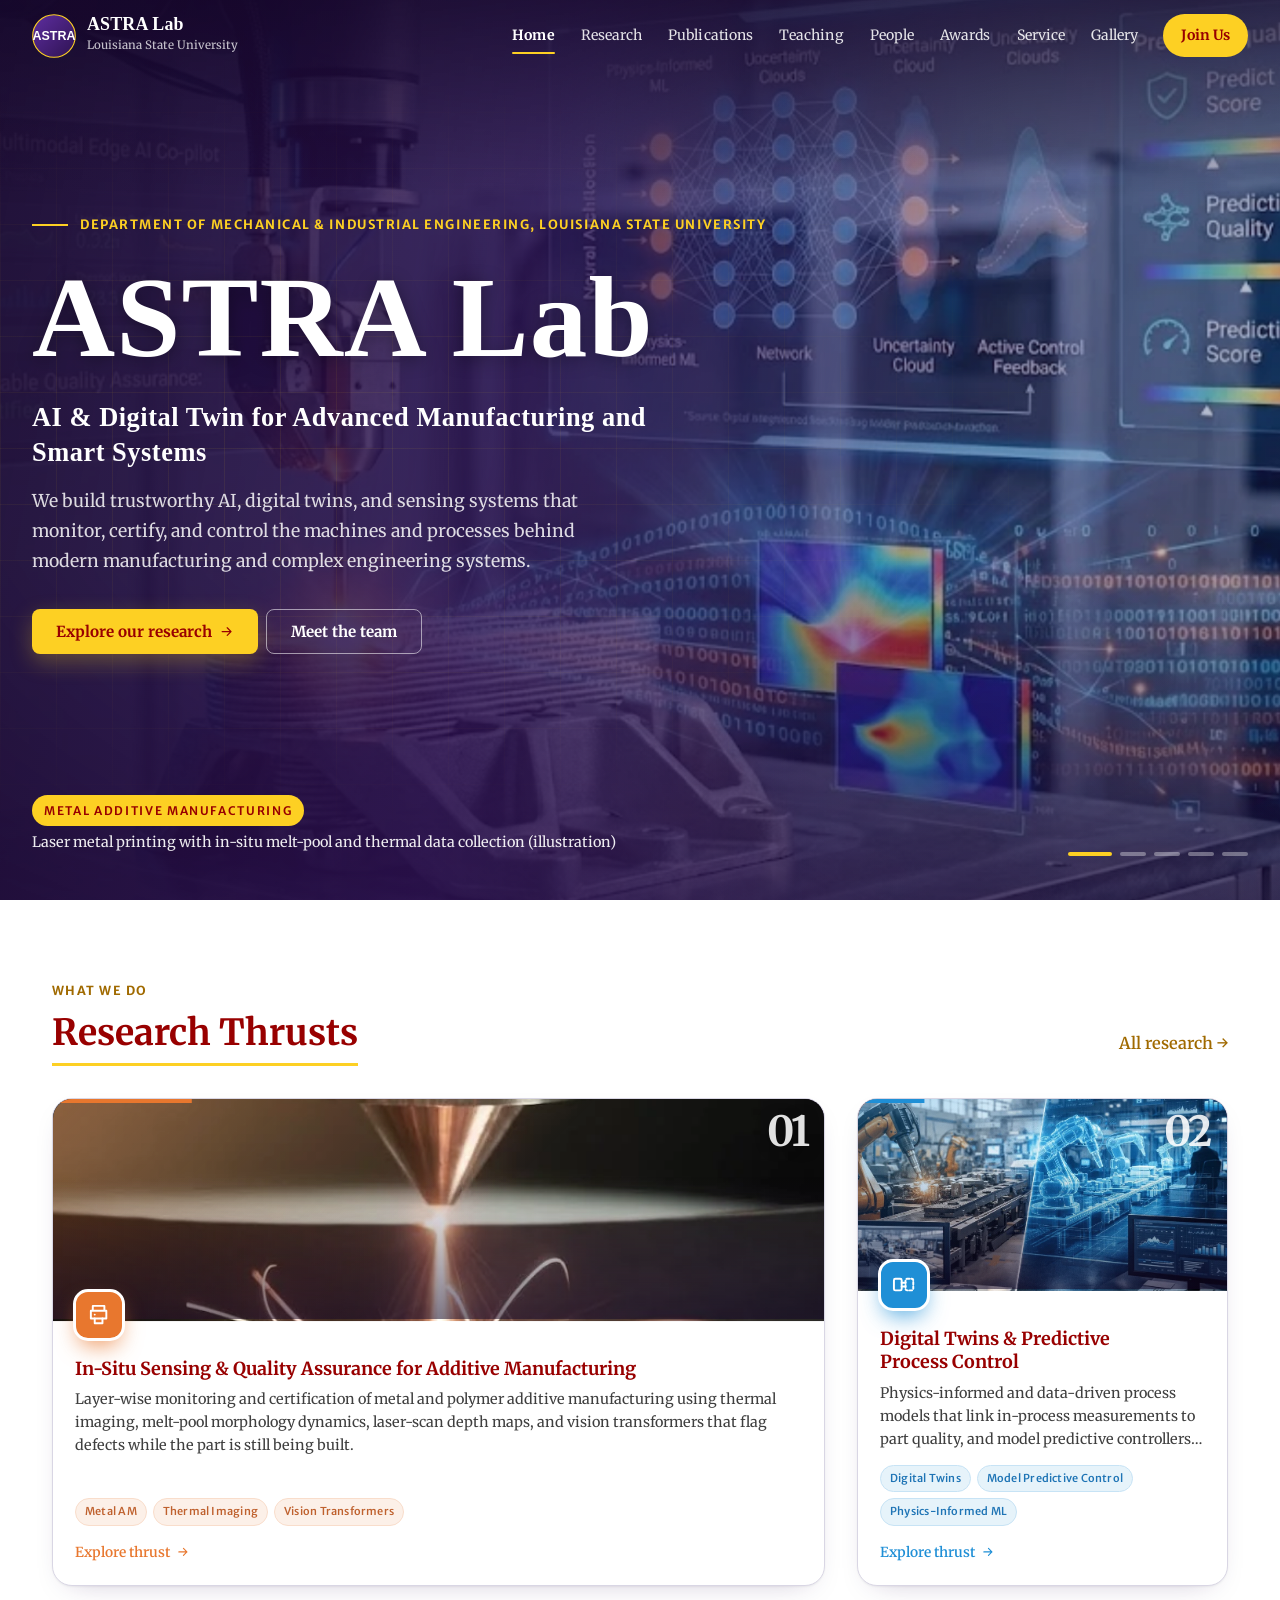
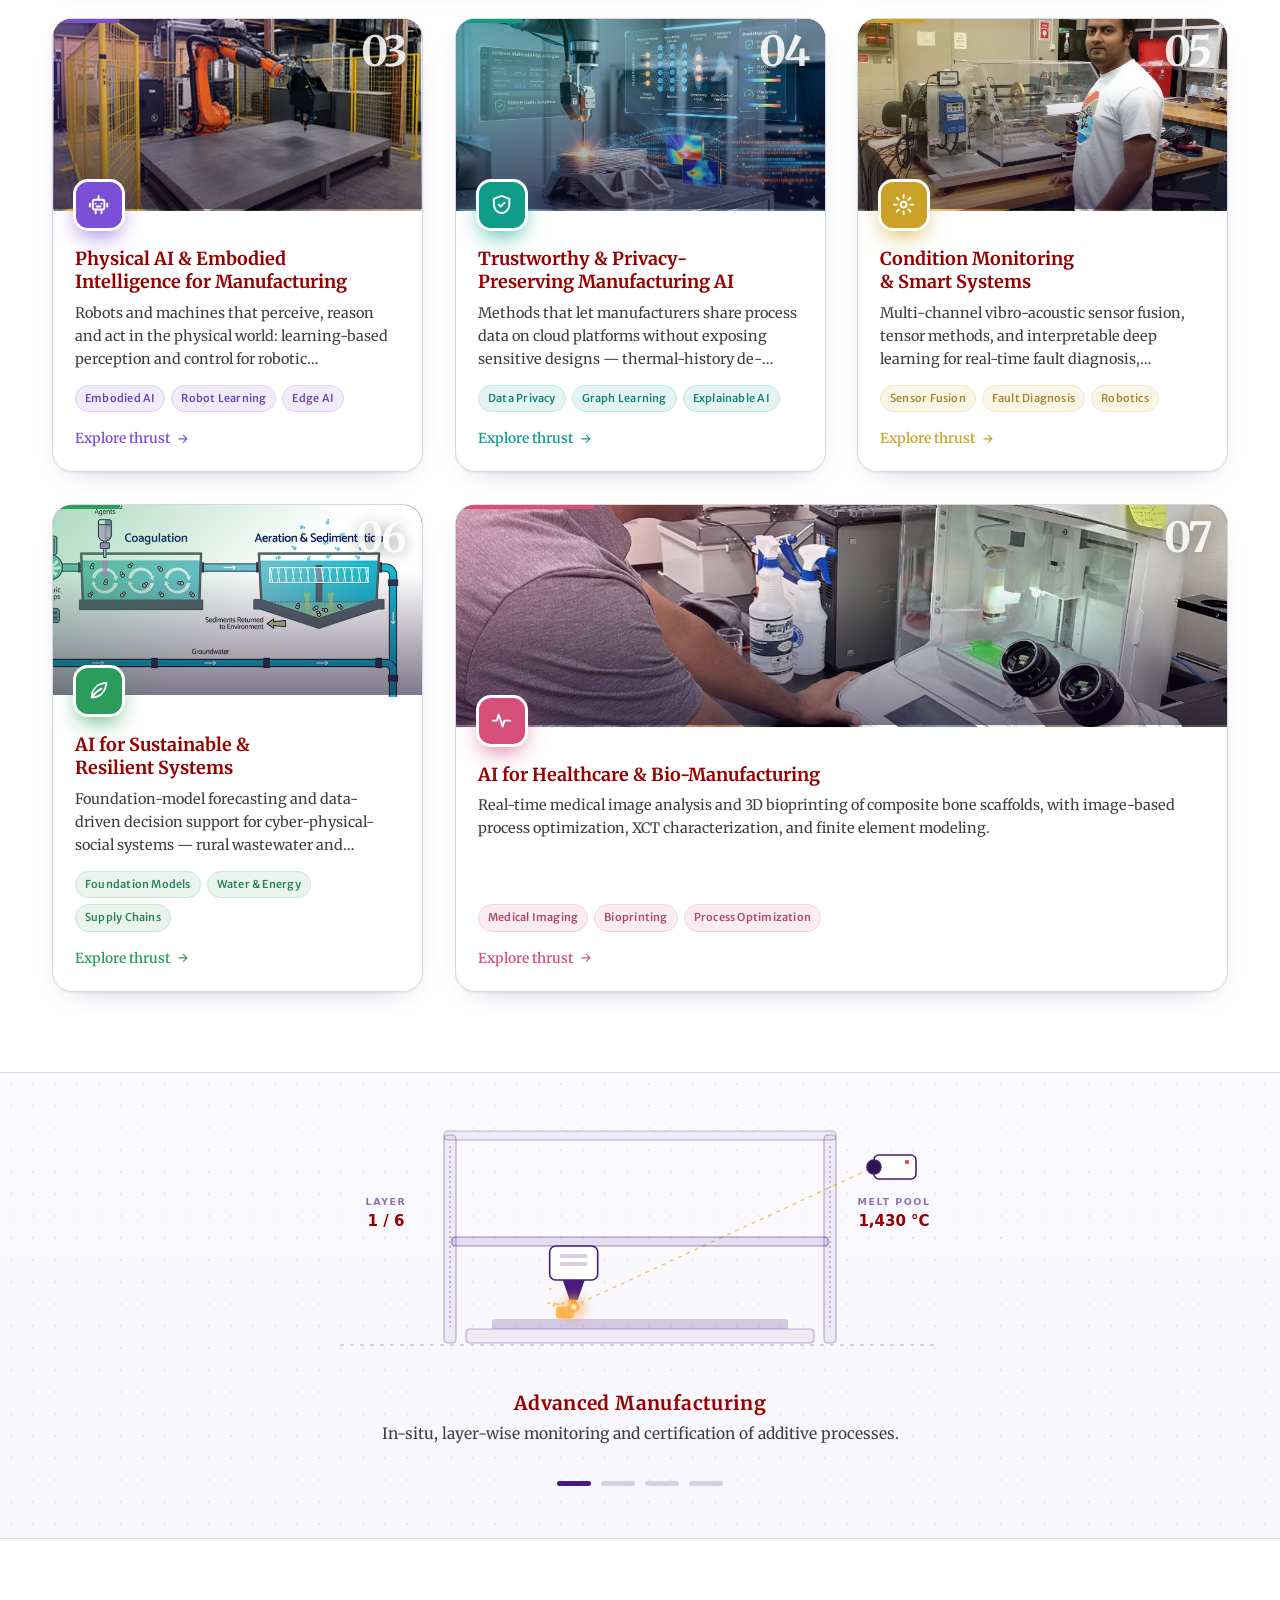
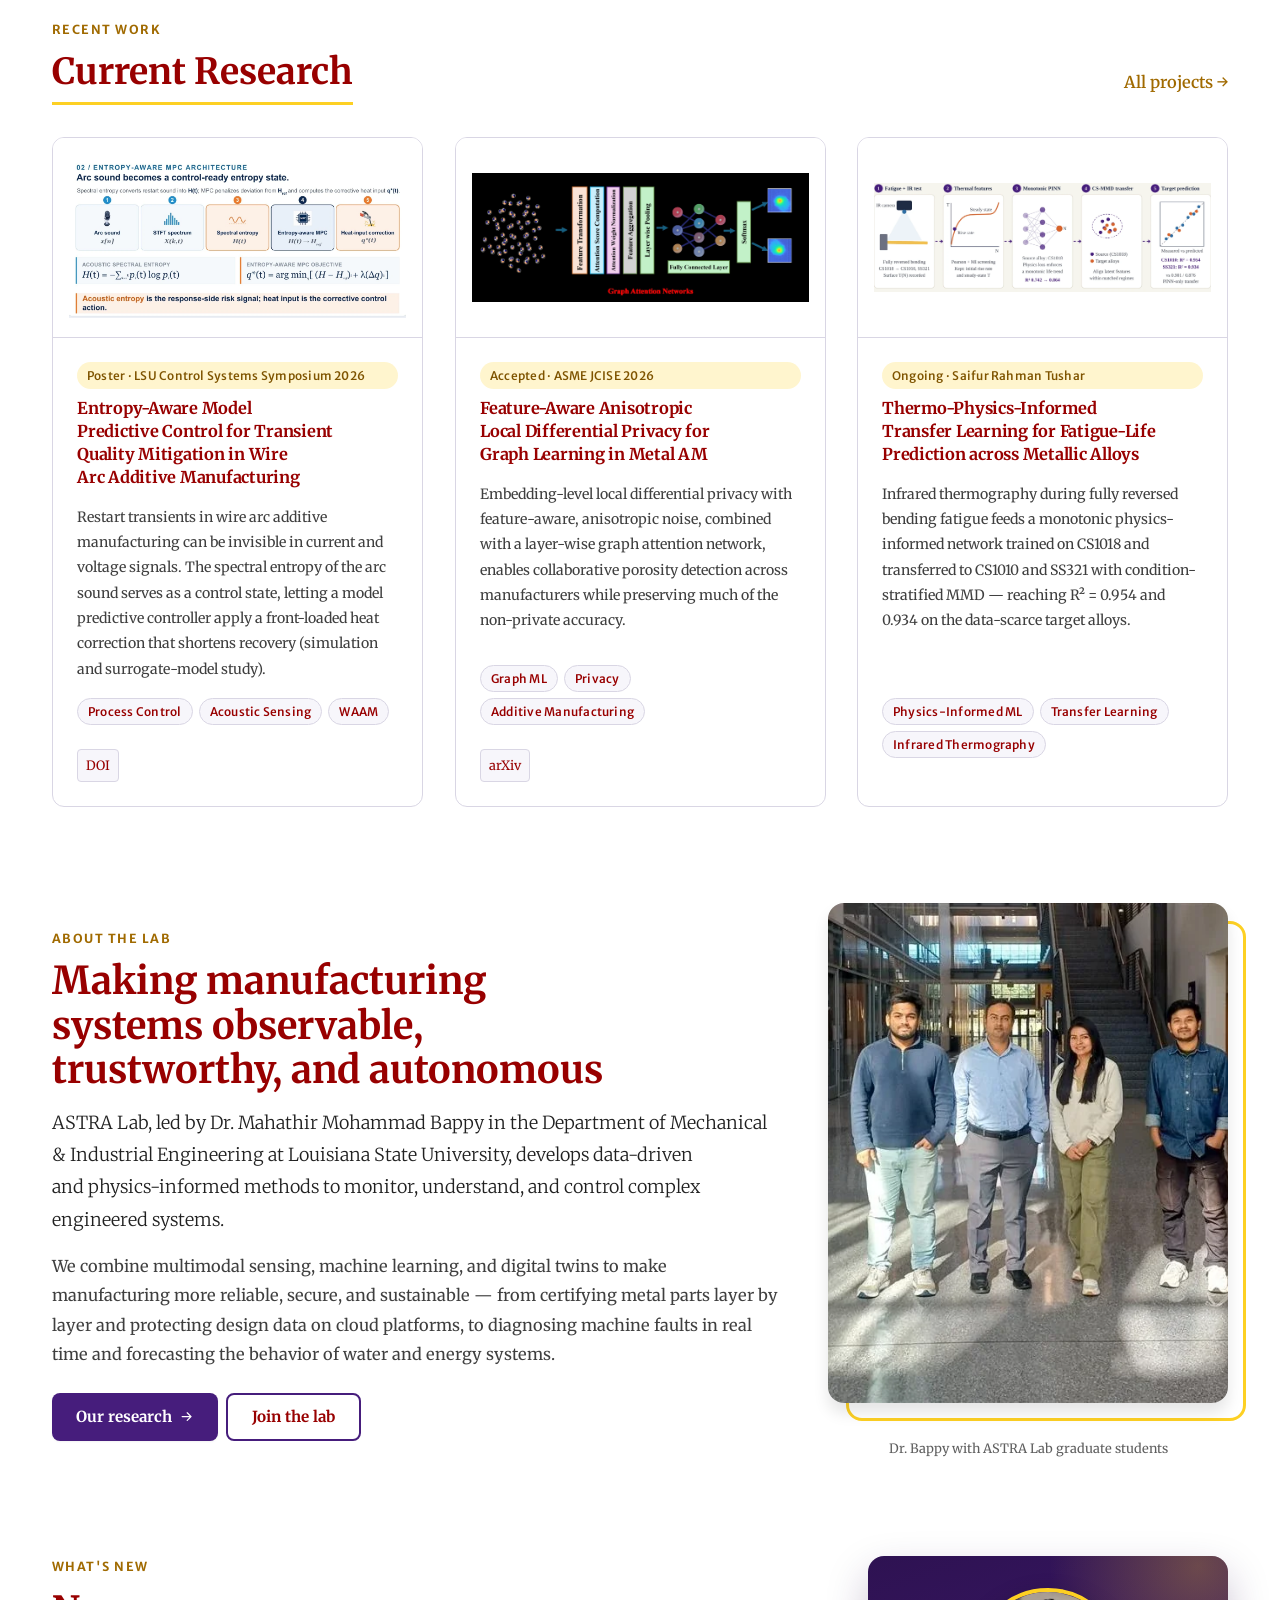
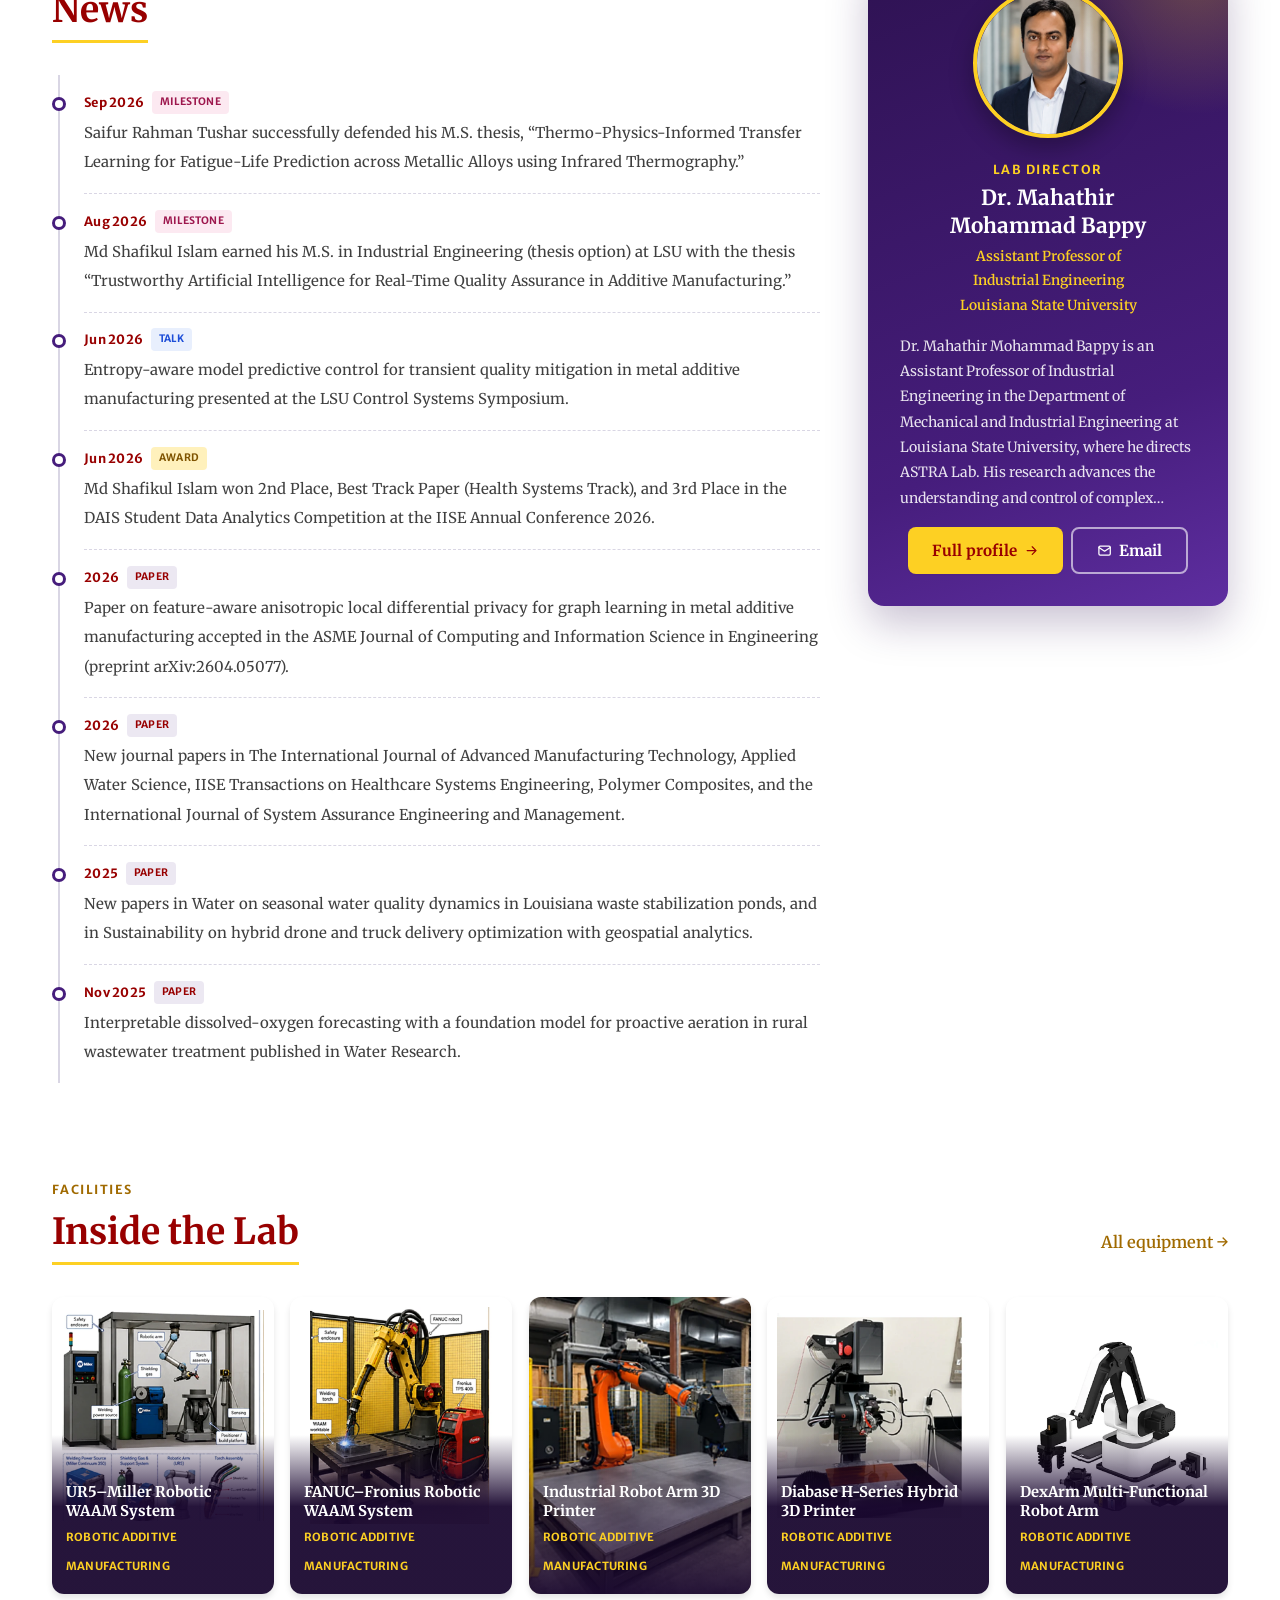
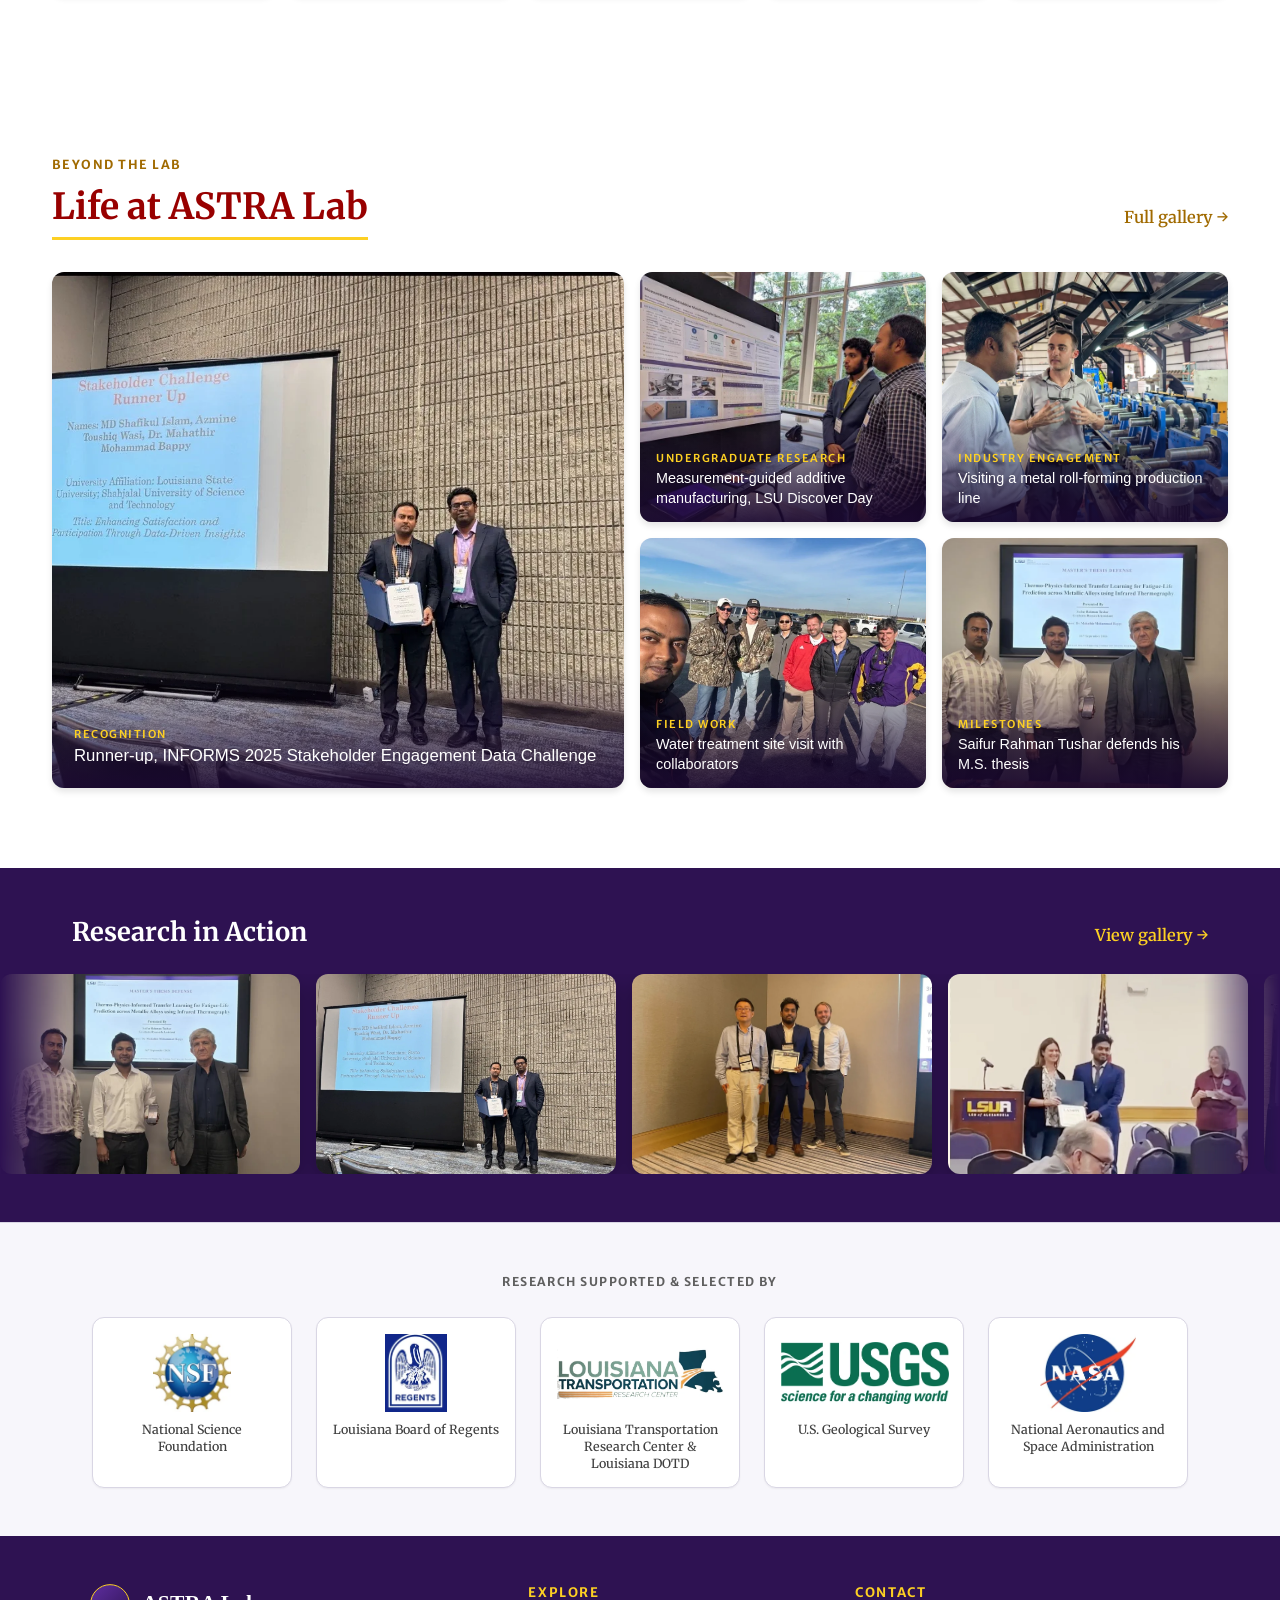
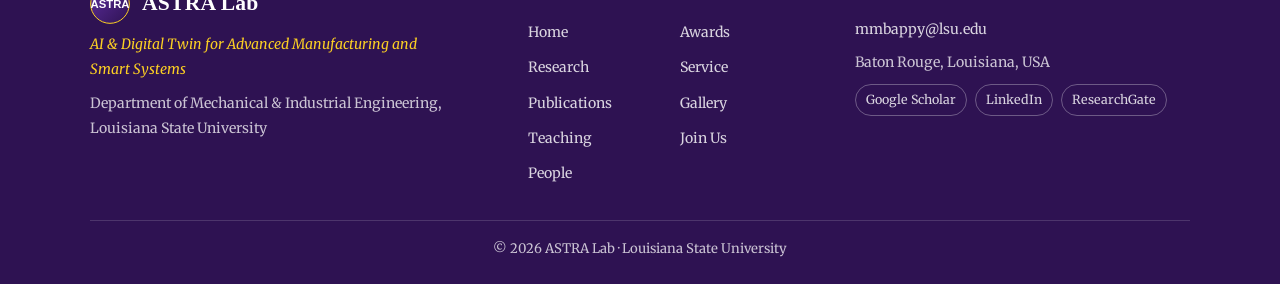
==== commit 08963130: "Rebuild home showcase animations and restyle for light background Replace the four looping CSS doodl" ====
--- a/index.html
+++ b/index.html
@@ -8,7 +8,7 @@
   <link rel="preconnect" href="https://fonts.googleapis.com">
   <link rel="preconnect" href="https://fonts.gstatic.com" crossorigin>
   <link href="https://fonts.googleapis.com/css2?family=Merriweather:ital,wght@0,300;0,400;0,700;0,900;1,400&family=Merriweather+Sans:wght@400;600;700&family=Tinos:wght@400;700&display=swap" rel="stylesheet">
-  <link rel="stylesheet" href="assets/css/styles.css?v=20261016">
+  <link rel="stylesheet" href="assets/css/styles.css?v=20261018">
   <link rel="icon" href="assets/images/logo.svg" type="image/svg+xml">
 </head>
 <body data-page="home">
@@ -85,7 +85,8 @@
     </section>
   </main>
   <footer class="footer" id="footer"></footer>
-  <script src="assets/js/data.js?v=20261016"></script>
-  <script src="assets/js/render.js?v=20261016"></script>
+  <script src="assets/js/data.js?v=20261018"></script>
+  <script src="assets/js/showcase.js?v=20261018"></script>
+  <script src="assets/js/render.js?v=20261018"></script>
 </body>
 </html>
--- a/assets/css/styles.css
+++ b/assets/css/styles.css
@@ -250,10 +250,15 @@
    animating. Panels advance on a timer (see render.js) or via the dots.
    ========================================================================= */
 .showcase {
-  background: linear-gradient(160deg, var(--primary-dark) 0%, var(--primary) 70%, var(--primary-light) 100%);
+  /* Light "lab notebook" panel that sits naturally between the white
+     sections: an off-white wash with a faint dot grid. */
+  background:
+    radial-gradient(rgba(70,29,124,.07) 1px, transparent 1.2px) 0 0 / 22px 22px,
+    linear-gradient(180deg, #fbfaff 0%, var(--bg-light) 100%);
   /* Extra bottom padding leaves room for the dots' hover tooltips. */
   padding: var(--space-xl) var(--space-lg) 3.25rem;
-  border-bottom: 3px solid var(--accent-bright);
+  border-top: 1px solid var(--border-color);
+  border-bottom: 1px solid var(--border-color);
 }
 .showcase-inner { max-width: 820px; margin: 0 auto; }
 
@@ -266,8 +271,6 @@
 }
 .scene.is-active { opacity: 1; transform: none; }
 .scene svg { width: 100%; height: 100%; overflow: visible; }
-/* Keep off-screen panels completely idle. */
-.scene:not(.is-active) *, .showcase.is-paused .scene * { animation-play-state: paused !important; }
 
 /* --- shared line-art vocabulary --- */
 .sc-ln   { fill: none; stroke: rgba(255,255,255,.85); stroke-width: 2.4; stroke-linecap: round; stroke-linejoin: round; }
@@ -280,70 +283,44 @@
 
 /* --- caption + dots --- */
 .showcase-caption { text-align: center; margin-top: var(--space-md); min-height: 74px; }
-.showcase-caption h3 { color: var(--accent-bright); font-size: 1.2rem; margin-bottom: 4px; letter-spacing: .02em; }
-.showcase-caption p  { color: rgba(255,255,255,.88); margin: 0; font-size: .97rem; }
+.showcase-caption h3 { color: var(--heading); font-size: 1.2rem; margin-bottom: 4px; letter-spacing: .02em; }
+.showcase-caption p  { color: var(--text-secondary); margin: 0; font-size: .97rem; }
 .showcase-caption.is-swapping { opacity: 0; }
 .showcase-caption { transition: opacity .3s ease; }
 
 .showcase-dots { display: flex; justify-content: center; gap: 10px; margin-top: var(--space-md); }
 .showcase-dots button {
   width: 34px; height: 5px; padding: 0; border: none; border-radius: 99px; cursor: pointer;
-  background: rgba(255,255,255,.3); transition: background var(--transition-fast), transform var(--transition-fast);
-}
-.showcase-dots button:hover { background: rgba(255,255,255,.55); transform: scaleY(1.6); }
-.showcase-dots button[aria-selected="true"] { background: var(--accent-bright); }
-.showcase-dots button:focus-visible { outline: 2px solid #fff; outline-offset: 3px; }
-
-/* ---- 1. additive manufacturing ---- */
-@keyframes scSweep  { 0%,100% { transform: translate(206px,54px); } 50% { transform: translate(430px,54px); } }
-@keyframes scJet    { 0%,100% { opacity: .25; } 50% { opacity: 1; } }
-@keyframes scLayer  { 0%,8% { opacity: 0; transform: scaleX(0); } 20%,92% { opacity: 1; transform: scaleX(1); } 100% { opacity: 0; transform: scaleX(1); } }
-.sc-head  { animation: scSweep 3.4s ease-in-out infinite; }
-.sc-jet   { animation: scJet .7s ease-in-out infinite; }
-.sc-layer { transform-box: fill-box; transform-origin: left center; animation: scLayer 6.8s ease-in-out infinite; }
-.sc-layer.l2 { animation-delay: .5s; } .sc-layer.l3 { animation-delay: 1s; }
-.sc-layer.l4 { animation-delay: 1.5s; } .sc-layer.l5 { animation-delay: 2s; }
-
-/* ---- 2. digital twin ---- */
-@keyframes scSpin  { to { transform: rotate(360deg); } }
-@keyframes scFlow  { to { stroke-dashoffset: -120; } }
-@keyframes scScan  { 0%,100% { transform: translateY(0); } 50% { transform: translateY(78px); } }
-@keyframes scBar   { 0%,100% { transform: scaleY(.35); } 50% { transform: scaleY(1); } }
-.sc-gear  { transform-box: fill-box; transform-origin: center; animation: scSpin 6s linear infinite; }
-.sc-flow  { stroke-dasharray: 8 8; animation: scFlow 2.2s linear infinite; }
-.sc-flow.rev { animation-direction: reverse; }
-.sc-scan  { animation: scScan 3.2s ease-in-out infinite; }
-.sc-bar   { transform-box: fill-box; transform-origin: bottom; animation: scBar 1.8s ease-in-out infinite; }
-.sc-bar.b2 { animation-delay: .25s; } .sc-bar.b3 { animation-delay: .5s; } .sc-bar.b4 { animation-delay: .75s; }
-
-/* ---- 3. smart factory ---- */
-@keyframes scBelt  { to { stroke-dashoffset: -44; } }
-@keyframes scPart  { 0% { transform: translateX(0); opacity: 0; } 8% { opacity: 1; }
-                     92% { opacity: 1; } 100% { transform: translateX(330px); opacity: 0; } }
-@keyframes scArmU  { 0%,100% { transform: rotate(-14deg); } 50% { transform: rotate(10deg); } }
-@keyframes scArmF  { 0%,100% { transform: rotate(16deg); } 50% { transform: rotate(-12deg); } }
-@keyframes scBlink { 0%,100% { opacity: .45; } 50% { opacity: 1; } }
-.sc-belt  { stroke-dasharray: 14 8; animation: scBelt 1.4s linear infinite; }
-.sc-part  { animation: scPart 4.2s linear infinite; }
-.sc-part.p2 { animation-delay: 1.4s; } .sc-part.p3 { animation-delay: 2.8s; }
-.sc-limb  { fill: none; stroke: rgba(255,255,255,.9); stroke-width: 5; stroke-linecap: round; }
-.sc-joint { fill: var(--primary-dark); stroke: rgba(255,255,255,.9); stroke-width: 2.5; }
-/* Pivot each segment on its own joint. transform-box: view-box lets the
-   origin be the joint's exact SVG coordinate, which a fill-box percentage
-   cannot express once the group's bounding box extends past the joint. */
-.sc-arm-u { transform-box: view-box; transform-origin: 148px 152px; animation: scArmU 3.6s ease-in-out infinite; }
-.sc-arm-f { transform-box: view-box; transform-origin: 220px 110px; animation: scArmF 3.6s ease-in-out infinite; }
-.sc-blink { animation: scBlink 1.1s ease-in-out infinite; }
-
-/* ---- 4. AI / analytics ---- */
-@keyframes scPulse { 0%,100% { opacity: .45; r: 6; } 50% { opacity: 1; r: 8.5; } }
-@keyframes scSig   { to { stroke-dashoffset: -160; } }
-@keyframes scWave  { 0%,100% { transform: translateX(0); } 100% { transform: translateX(-120px); } }
-.sc-node  { animation: scPulse 2.4s ease-in-out infinite; }
-.sc-node.n2 { animation-delay: .3s; } .sc-node.n3 { animation-delay: .6s; }
-.sc-node.n4 { animation-delay: .9s; } .sc-node.n5 { animation-delay: 1.2s; }
-.sc-sig   { stroke-dasharray: 6 10; animation: scSig 2s linear infinite; }
-.sc-wave  { animation: scWave 2.6s linear infinite; }
+  background: rgba(70,29,124,.18); transition: background var(--transition-fast), transform var(--transition-fast);
+}
+.showcase-dots button:hover { background: rgba(70,29,124,.4); transform: scaleY(1.6); }
+.showcase-dots button[aria-selected="true"] { background: var(--primary); }
+.showcase-dots button:focus-visible { outline: 2px solid var(--primary); outline-offset: 3px; }
+
+/* --- showcase scene parts (drawn and animated by assets/js/showcase.js) --- */
+.sp-body   { fill: rgba(70,29,124,.06); stroke: rgba(70,29,124,.35); stroke-width: 1.2; }
+.sp-body2  { fill: rgba(70,29,124,.12); stroke: rgba(70,29,124,.5); stroke-width: 1.2; }
+.sp-bed    { fill: rgba(70,29,124,.22); }
+.sp-car    { fill: #ffffff; stroke: var(--primary); stroke-width: 1.6; }
+.sp-vent   { fill: rgba(70,29,124,.22); }
+.sp-nozzle { fill: var(--primary); }
+.sp-lens   { fill: var(--primary-dark); stroke: var(--primary); stroke-width: 1.6; }
+.sp-screw  { stroke: rgba(70,29,124,.28); stroke-width: 2; stroke-dasharray: 2 3; }
+.sp-sight  { stroke: #e3a400; stroke-width: 1.3; stroke-dasharray: 4 5; }
+.sp-panel  { fill: rgba(255,255,255,.85); stroke: rgba(70,29,124,.2); stroke-width: 1.2; filter: drop-shadow(0 4px 10px rgba(70,29,124,.08)); }
+.sp-wire   { fill: none; stroke: #e3a400; stroke-width: 1.4; stroke-dasharray: 5 4; }
+.sp-dim    { fill: none; stroke: rgba(70,29,124,.25); stroke-width: 1.4; stroke-dasharray: 4 6; }
+.sp-fin    { stroke: rgba(70,29,124,.3); stroke-width: 2; stroke-linecap: round; }
+.sp-limit  { stroke: rgba(229,72,77,.5); stroke-width: 1; stroke-dasharray: 3 3; }
+.sp-leg    { stroke: rgba(70,29,124,.3); stroke-width: 4; stroke-linecap: round; }
+.sp-edge   { stroke: var(--primary); stroke-width: 1.1; stroke-opacity: .08; }
+.sp-link   { stroke: var(--primary); stroke-linecap: round; fill: none; }
+.sp-link-in{ stroke: rgba(255,255,255,.4); stroke-width: 3; stroke-linecap: round; }
+.sp-joint  { fill: #ffffff; stroke: var(--primary); stroke-width: 2; }
+.sp-lbl    { font: 600 9.5px/1 Inter, system-ui, -apple-system, "Segoe UI", sans-serif; letter-spacing: .16em; fill: rgba(70,29,124,.6); }
+.sp-val    { font: 700 15px/1 Inter, system-ui, -apple-system, "Segoe UI", sans-serif; fill: var(--heading); font-variant-numeric: tabular-nums; }
+.sp-small  { font: 600 10px/1 Inter, system-ui, -apple-system, "Segoe UI", sans-serif; fill: var(--primary); letter-spacing: .06em; font-variant-numeric: tabular-nums; }
+.sp-tiny   { font: 700 8.5px/1 Inter, system-ui, -apple-system, "Segoe UI", sans-serif; fill: var(--primary-dark); letter-spacing: .12em; font-variant-numeric: tabular-nums; }
 
 @media (prefers-reduced-motion: reduce) {
   /* Hold a single, still panel — no motion, no auto-advance (see render.js). */
@@ -355,6 +332,8 @@
 @media (max-width: 768px) {
   .showcase { padding: var(--space-lg) var(--space-md) 3rem; }
   .showcase-stage { height: 190px; }
+  .sp-lbl { font-size: 12.5px; }      /* the SVG scales down ~45% on phones */
+  .sp-val { font-size: 19px; }
   .showcase-caption { min-height: 92px; }
 }
 
@@ -404,8 +383,8 @@
 
 /* ---- showcase dots: grow, glow, and name their panel ---- */
 .showcase-dots button { position: relative; }
-.showcase-dots button:hover { background: #fff; transform: scaleY(1.8) scaleX(1.06); }
-.showcase-dots button[aria-selected="true"]:hover { background: var(--accent-bright); }
+.showcase-dots button:hover { background: rgba(70,29,124,.45); transform: scaleY(1.8) scaleX(1.06); }
+.showcase-dots button[aria-selected="true"]:hover { background: var(--primary); }
 .showcase-dots button::after {
   content: attr(data-label);
   /* Below the dots: above them it would cover the caption mid-sentence. */
@@ -1369,3 +1348,5 @@
 .hero h1, .hero h2, .hero h3, .page-header h1, .showcase h2, .marquee-head h2, .footer h2, .footer h3, .footer h4,
 .teach-award h3, .cap-card.is-feature h3, .apply h3, .award-stat, .profile-hero h1 { color: #fff; }
 .apply h3, .footer-col h4 { color: var(--accent-bright); }
+img.avatar { object-fit: cover; object-position: center top; background: var(--bg-gray); }
+.person-list b { display: block; line-height: 1.3; }
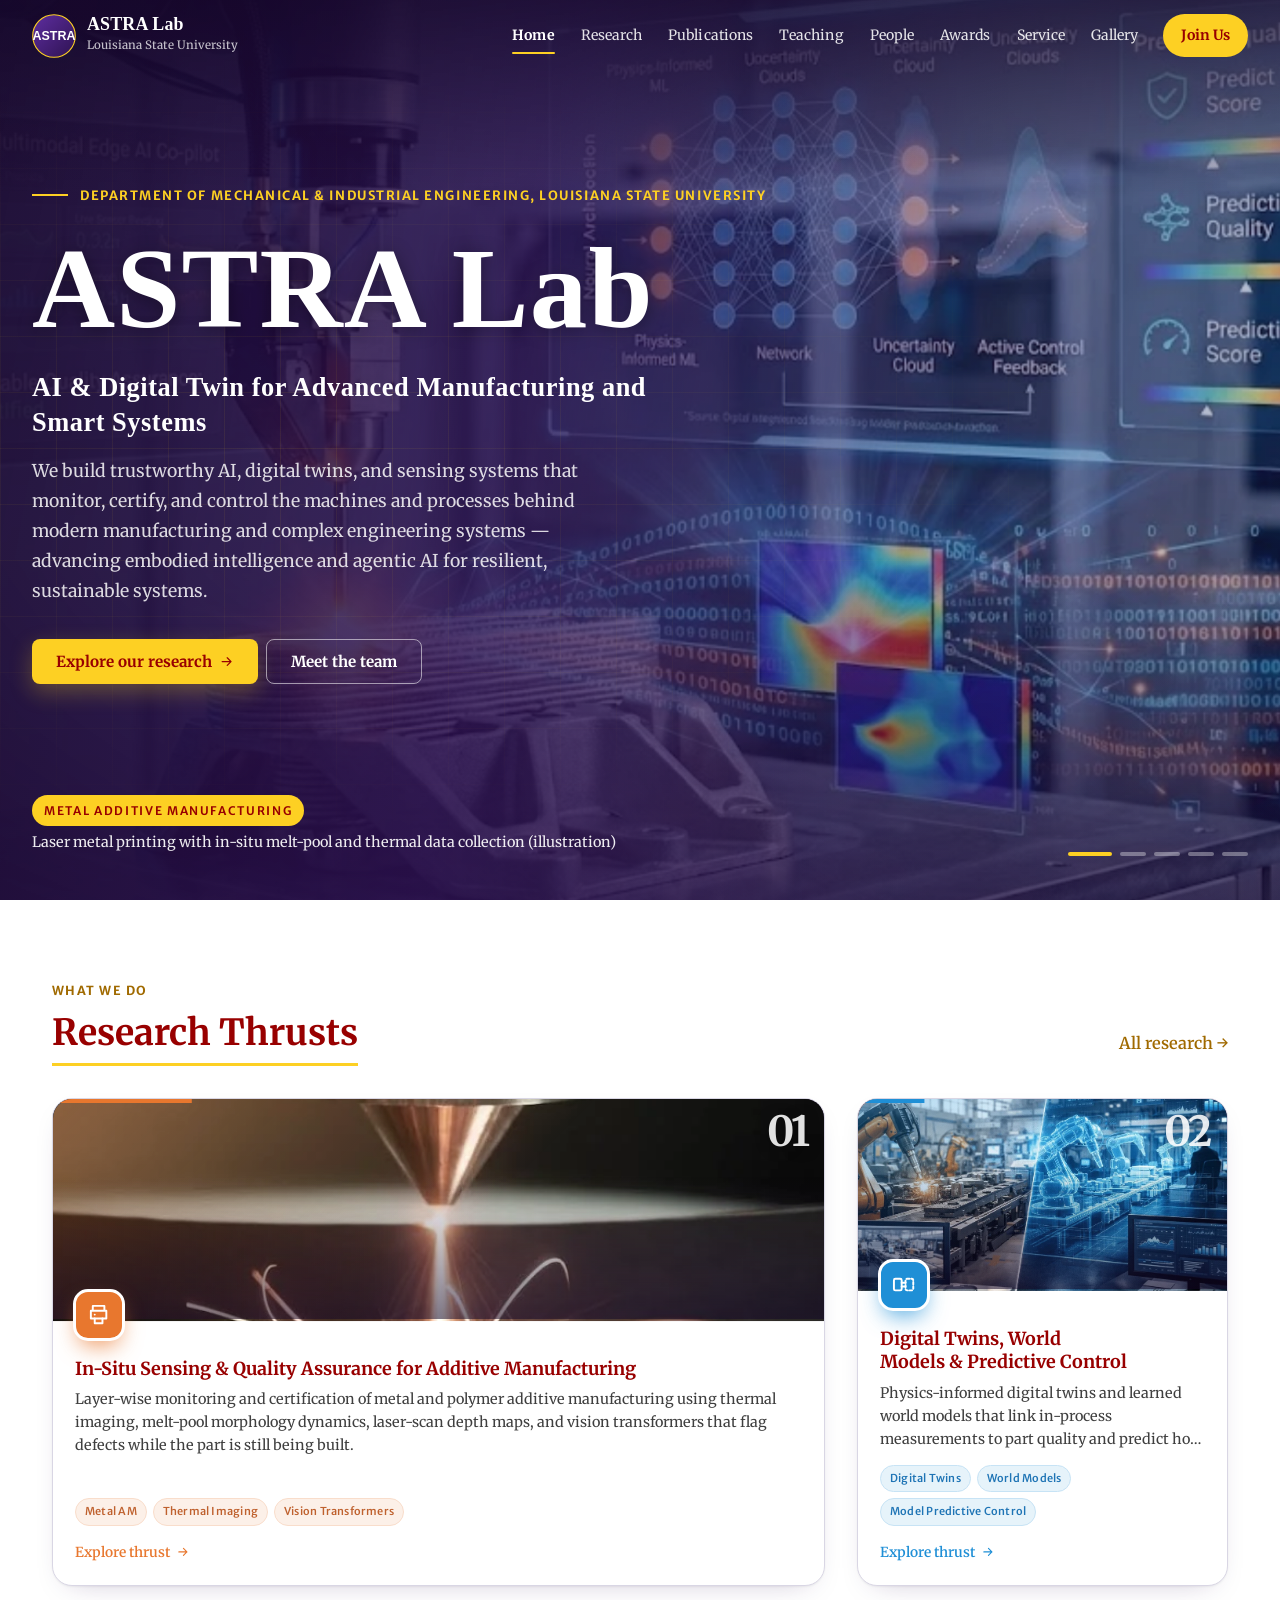
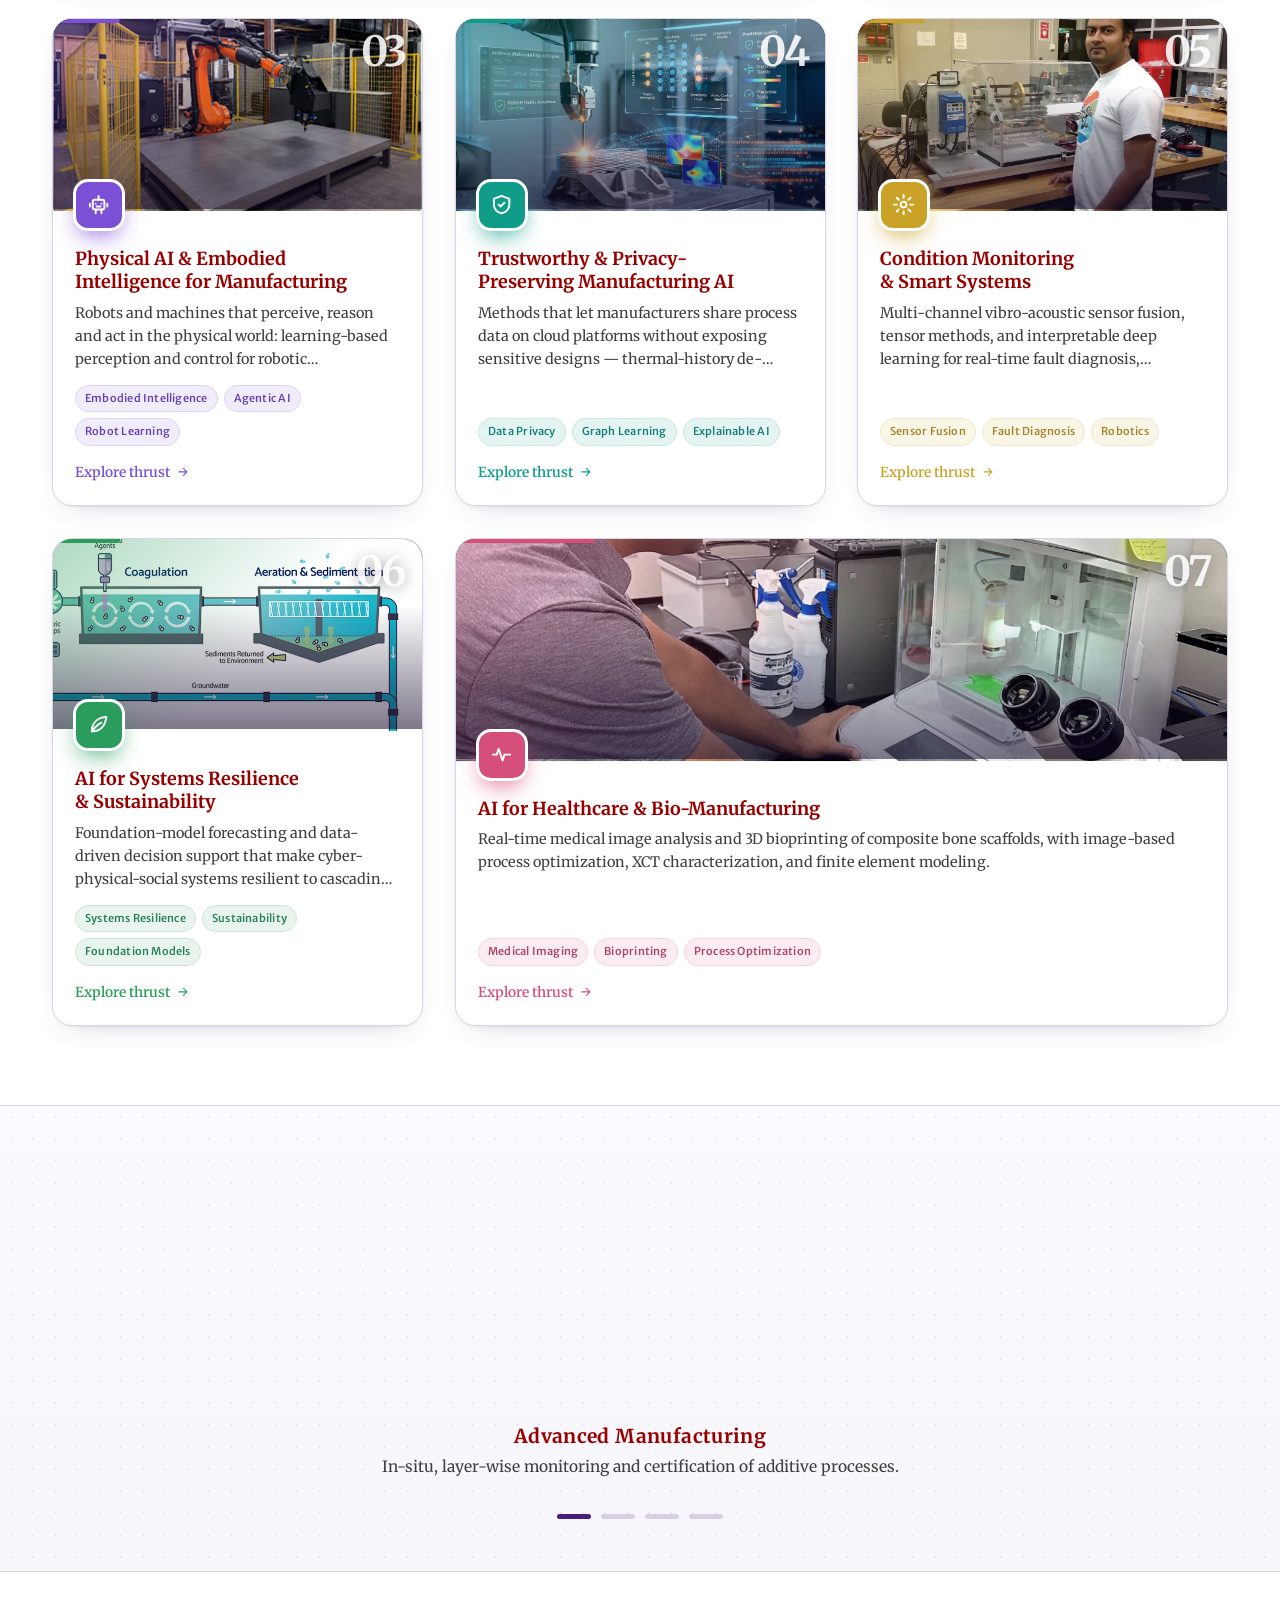
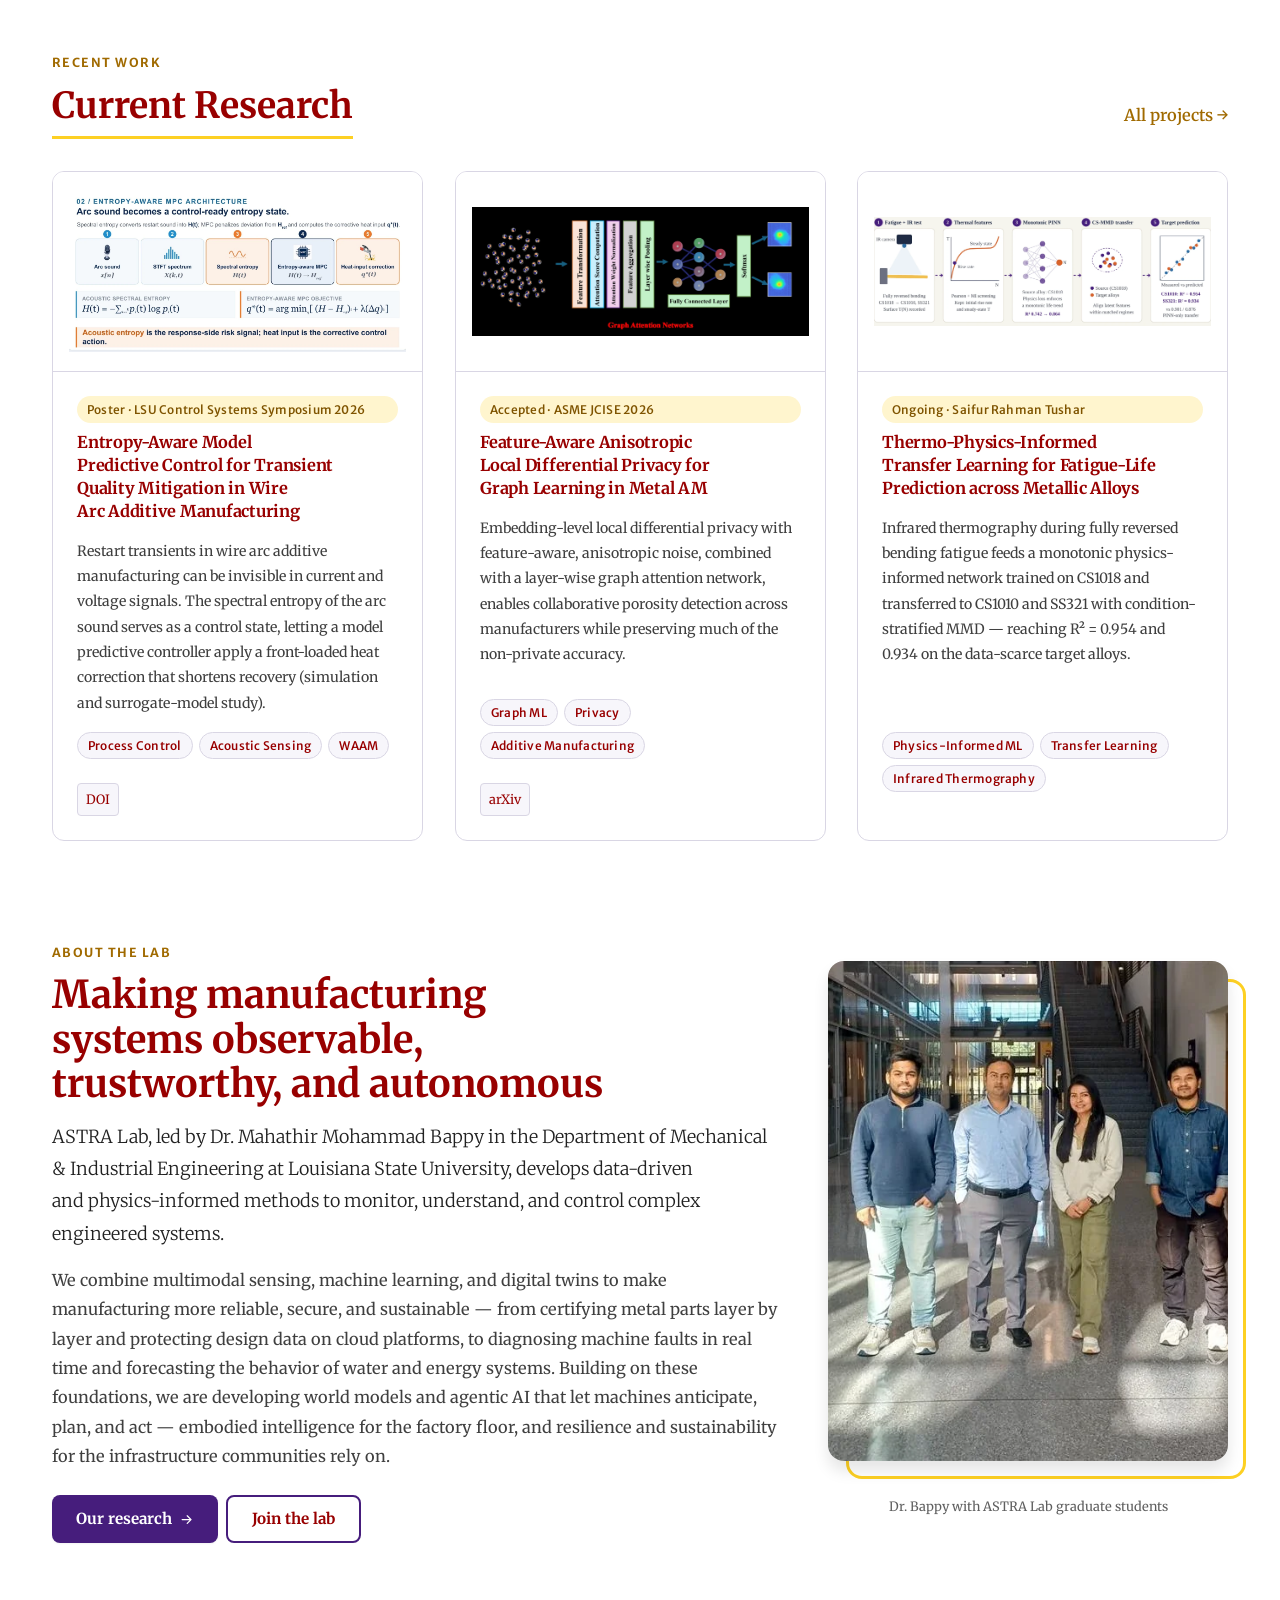
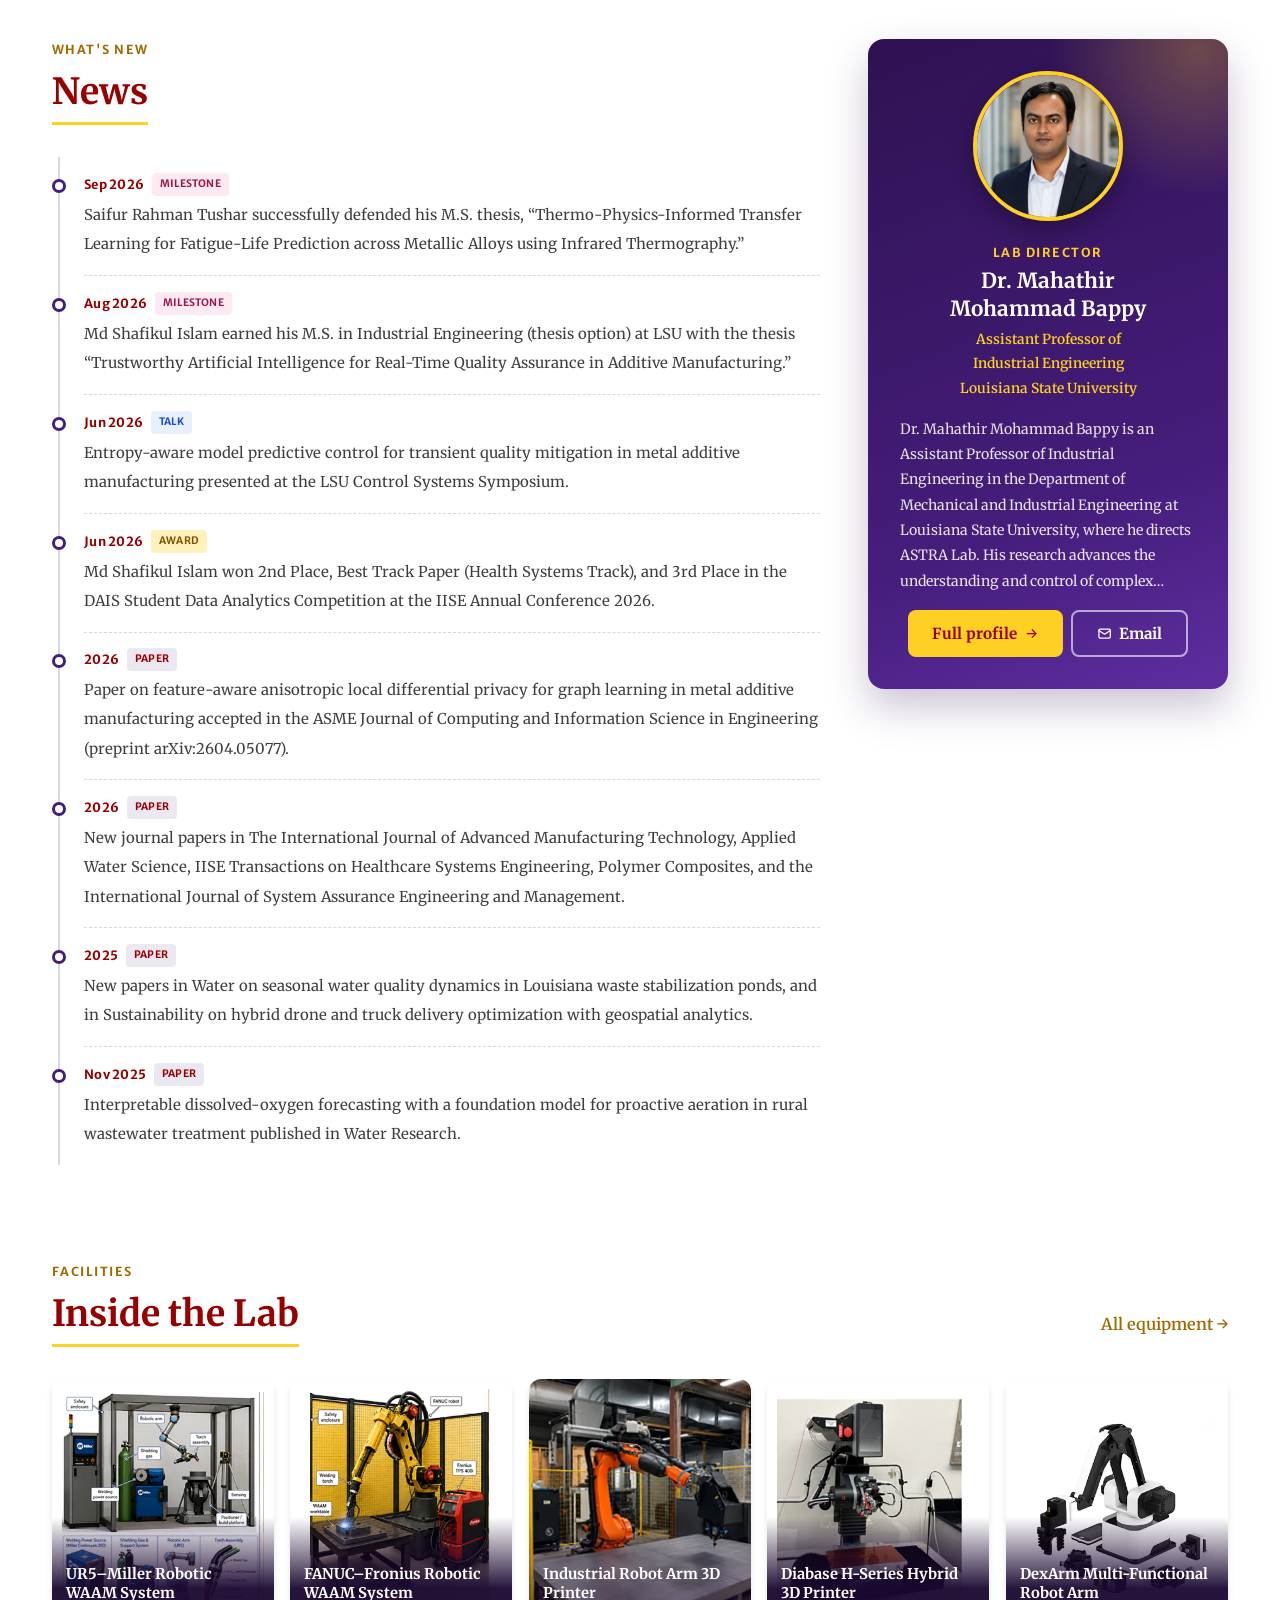
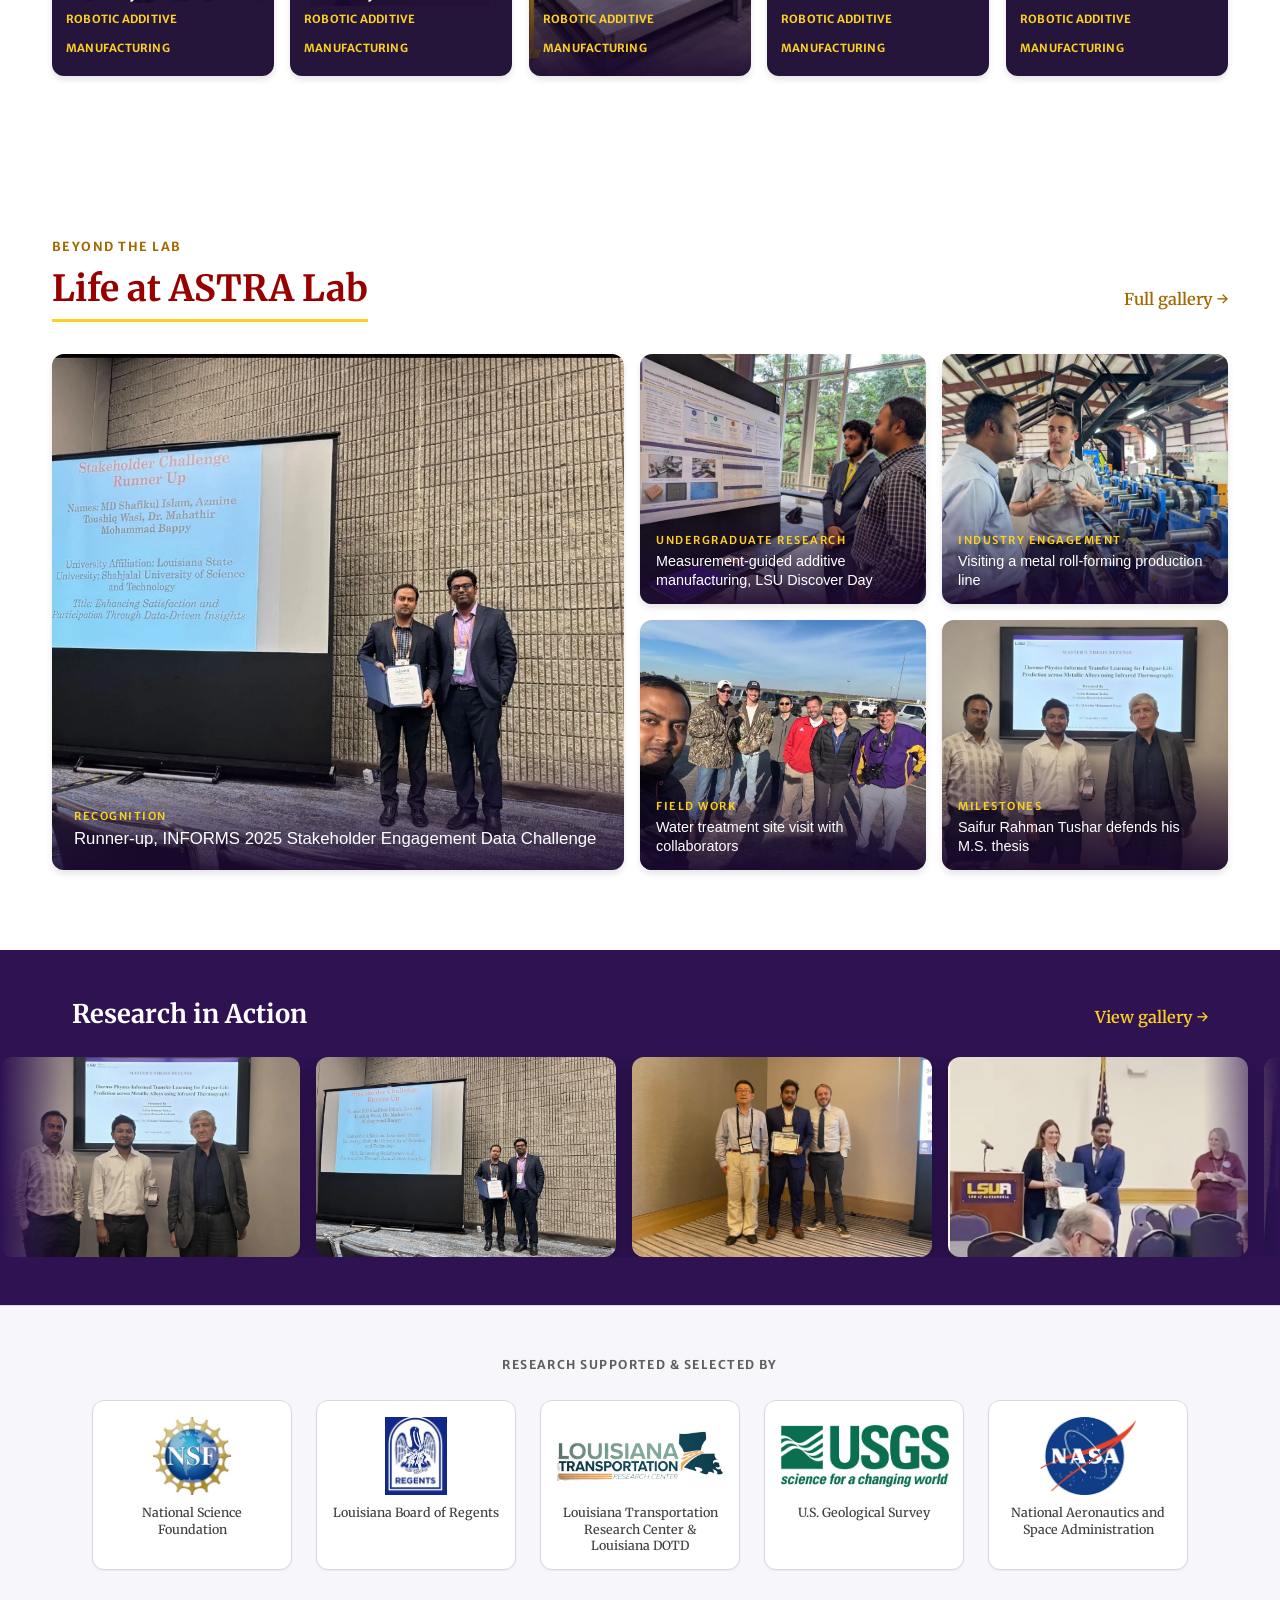
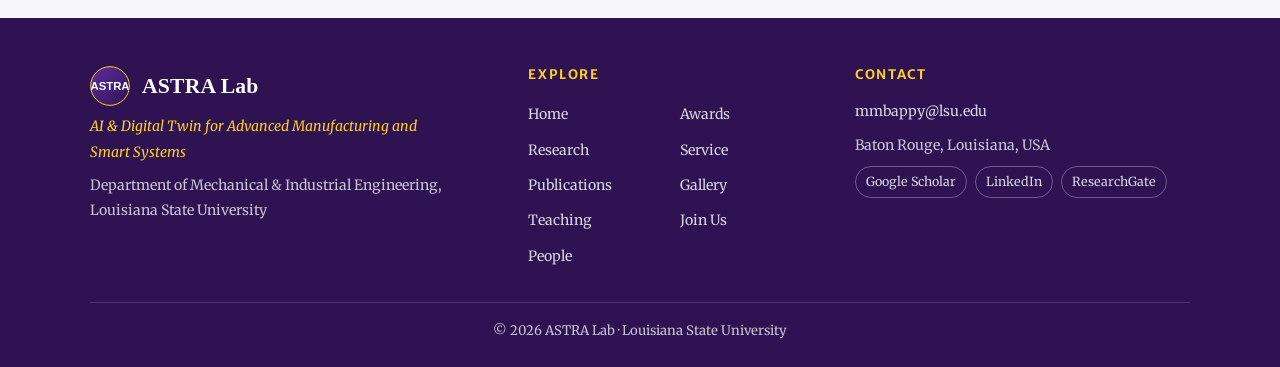
==== commit 6c83e704: "Weave agentic AI, world models, embodied intelligence and systems resilience into the site Hero and " ====
--- a/index.html
+++ b/index.html
@@ -4,11 +4,11 @@
   <meta charset="UTF-8">
   <meta name="viewport" content="width=device-width, initial-scale=1.0">
   <title>ASTRA Lab — Louisiana State University</title>
-  <meta name="description" content="ASTRA Lab at Louisiana State University — AI and digital twins for advanced manufacturing and smart systems.">
+  <meta name="description" content="ASTRA Lab at Louisiana State University — trustworthy AI, digital twins, world models, agentic AI and embodied intelligence for advanced manufacturing, resilient and sustainable smart systems.">
   <link rel="preconnect" href="https://fonts.googleapis.com">
   <link rel="preconnect" href="https://fonts.gstatic.com" crossorigin>
   <link href="https://fonts.googleapis.com/css2?family=Merriweather:ital,wght@0,300;0,400;0,700;0,900;1,400&family=Merriweather+Sans:wght@400;600;700&family=Tinos:wght@400;700&display=swap" rel="stylesheet">
-  <link rel="stylesheet" href="assets/css/styles.css?v=20261018">
+  <link rel="stylesheet" href="assets/css/styles.css?v=20261026">
   <link rel="icon" href="assets/images/logo.svg" type="image/svg+xml">
 </head>
 <body data-page="home">
@@ -85,8 +85,7 @@
     </section>
   </main>
   <footer class="footer" id="footer"></footer>
-  <script src="assets/js/data.js?v=20261018"></script>
-  <script src="assets/js/showcase.js?v=20261018"></script>
-  <script src="assets/js/render.js?v=20261018"></script>
+  <script src="assets/js/data.js?v=20261026"></script>
+  <script src="assets/js/render.js?v=20261026"></script>
 </body>
 </html>
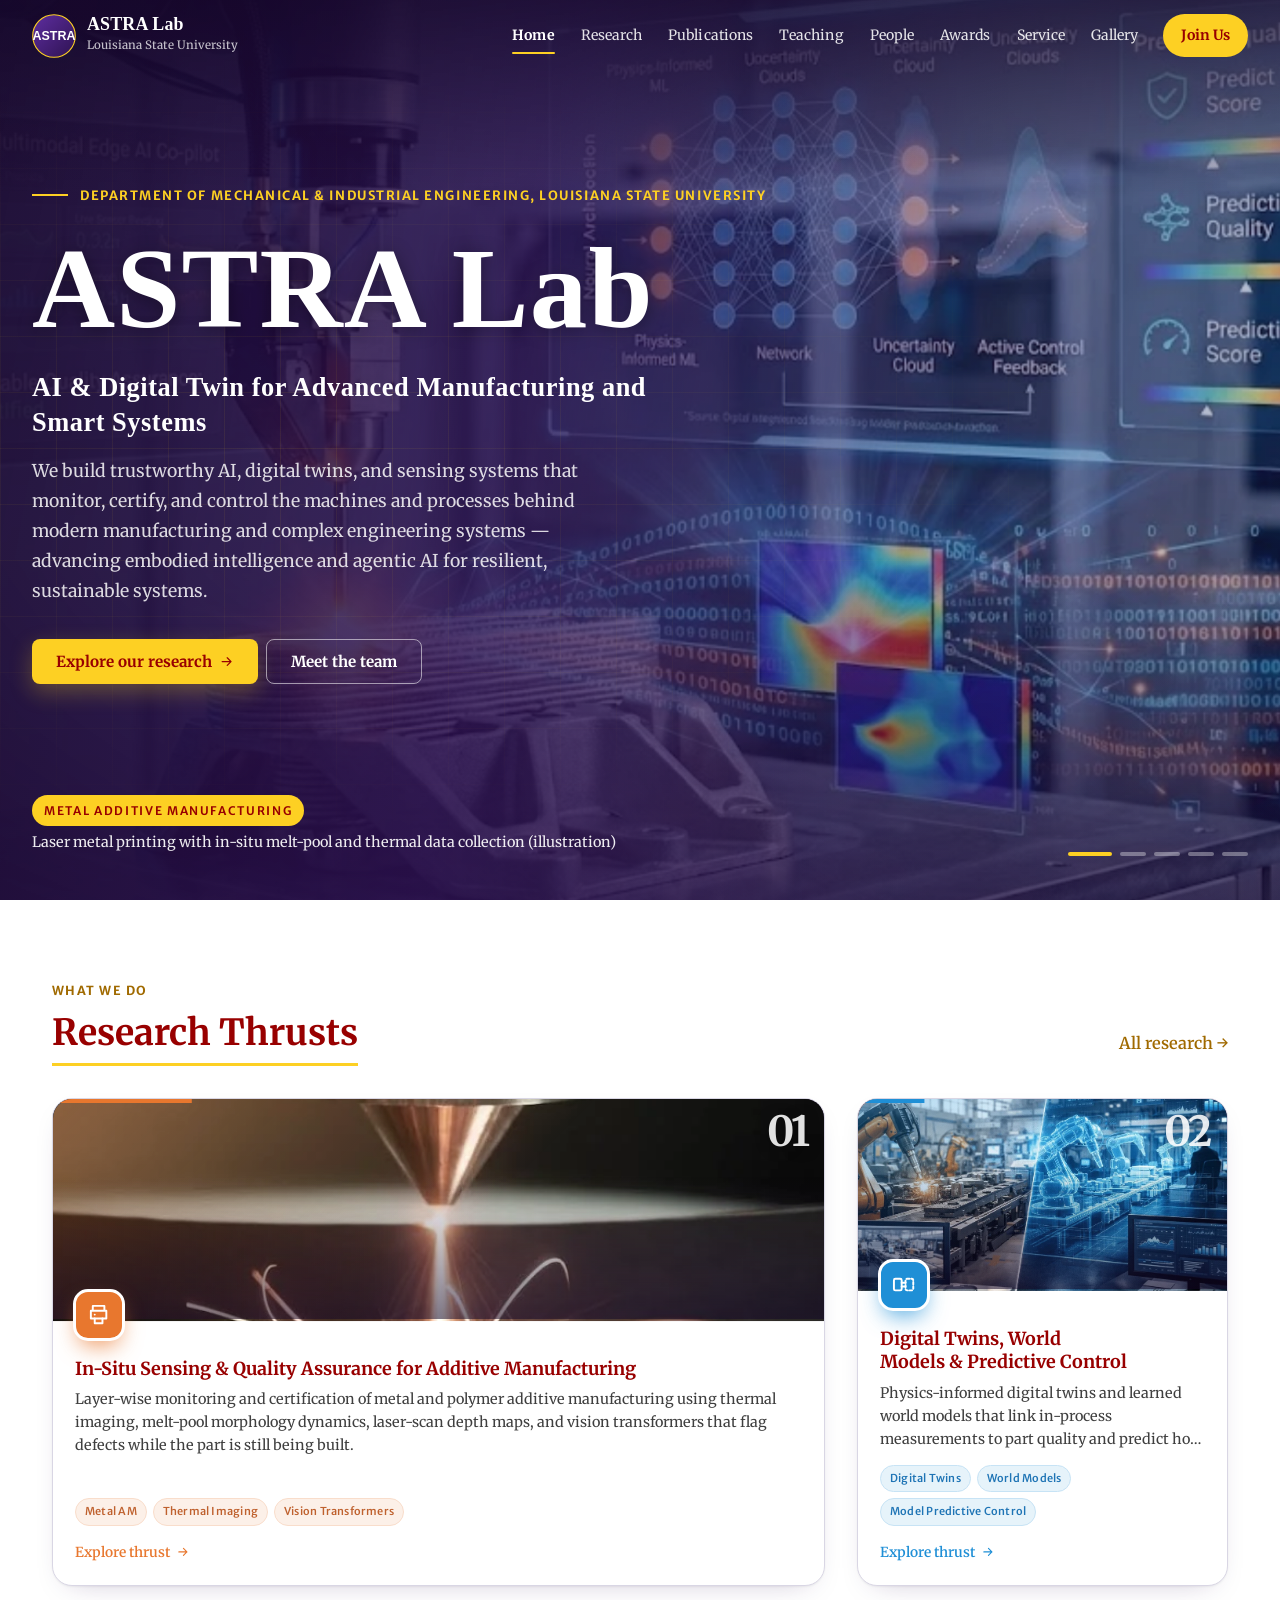
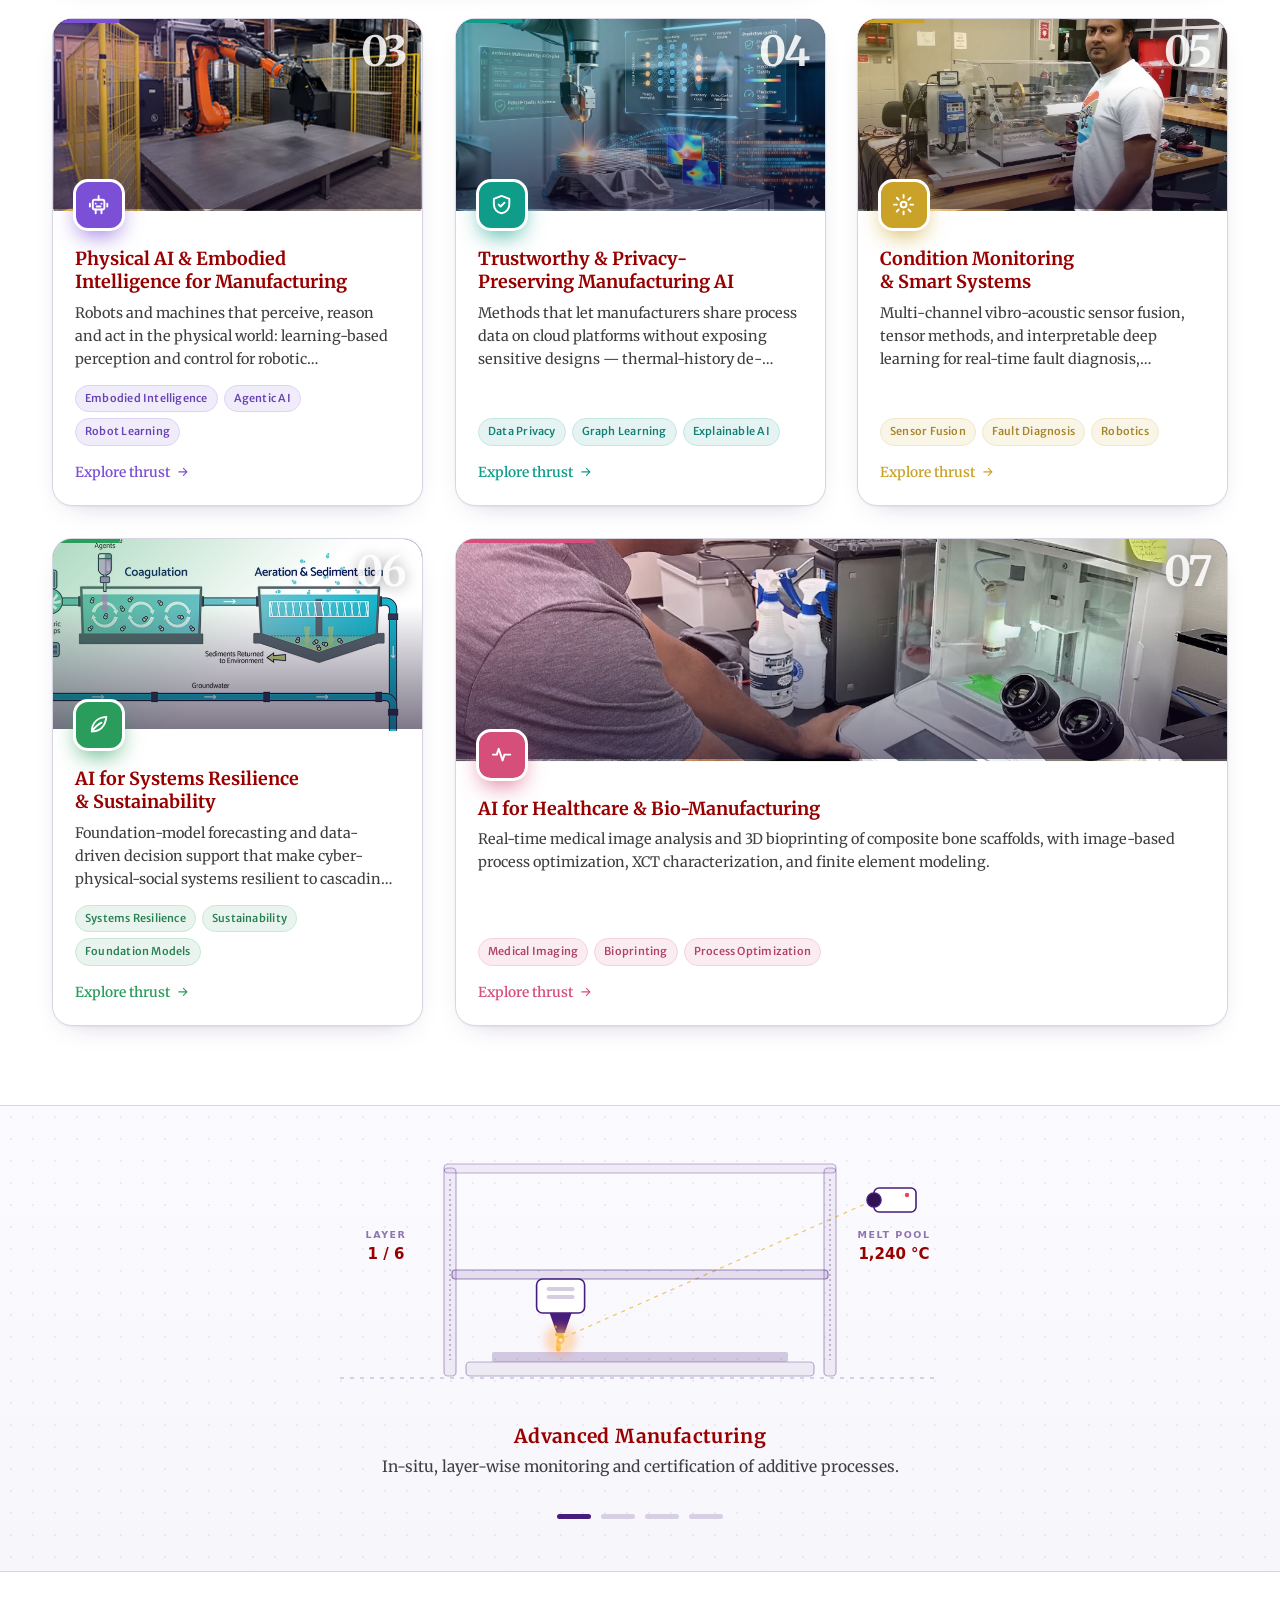
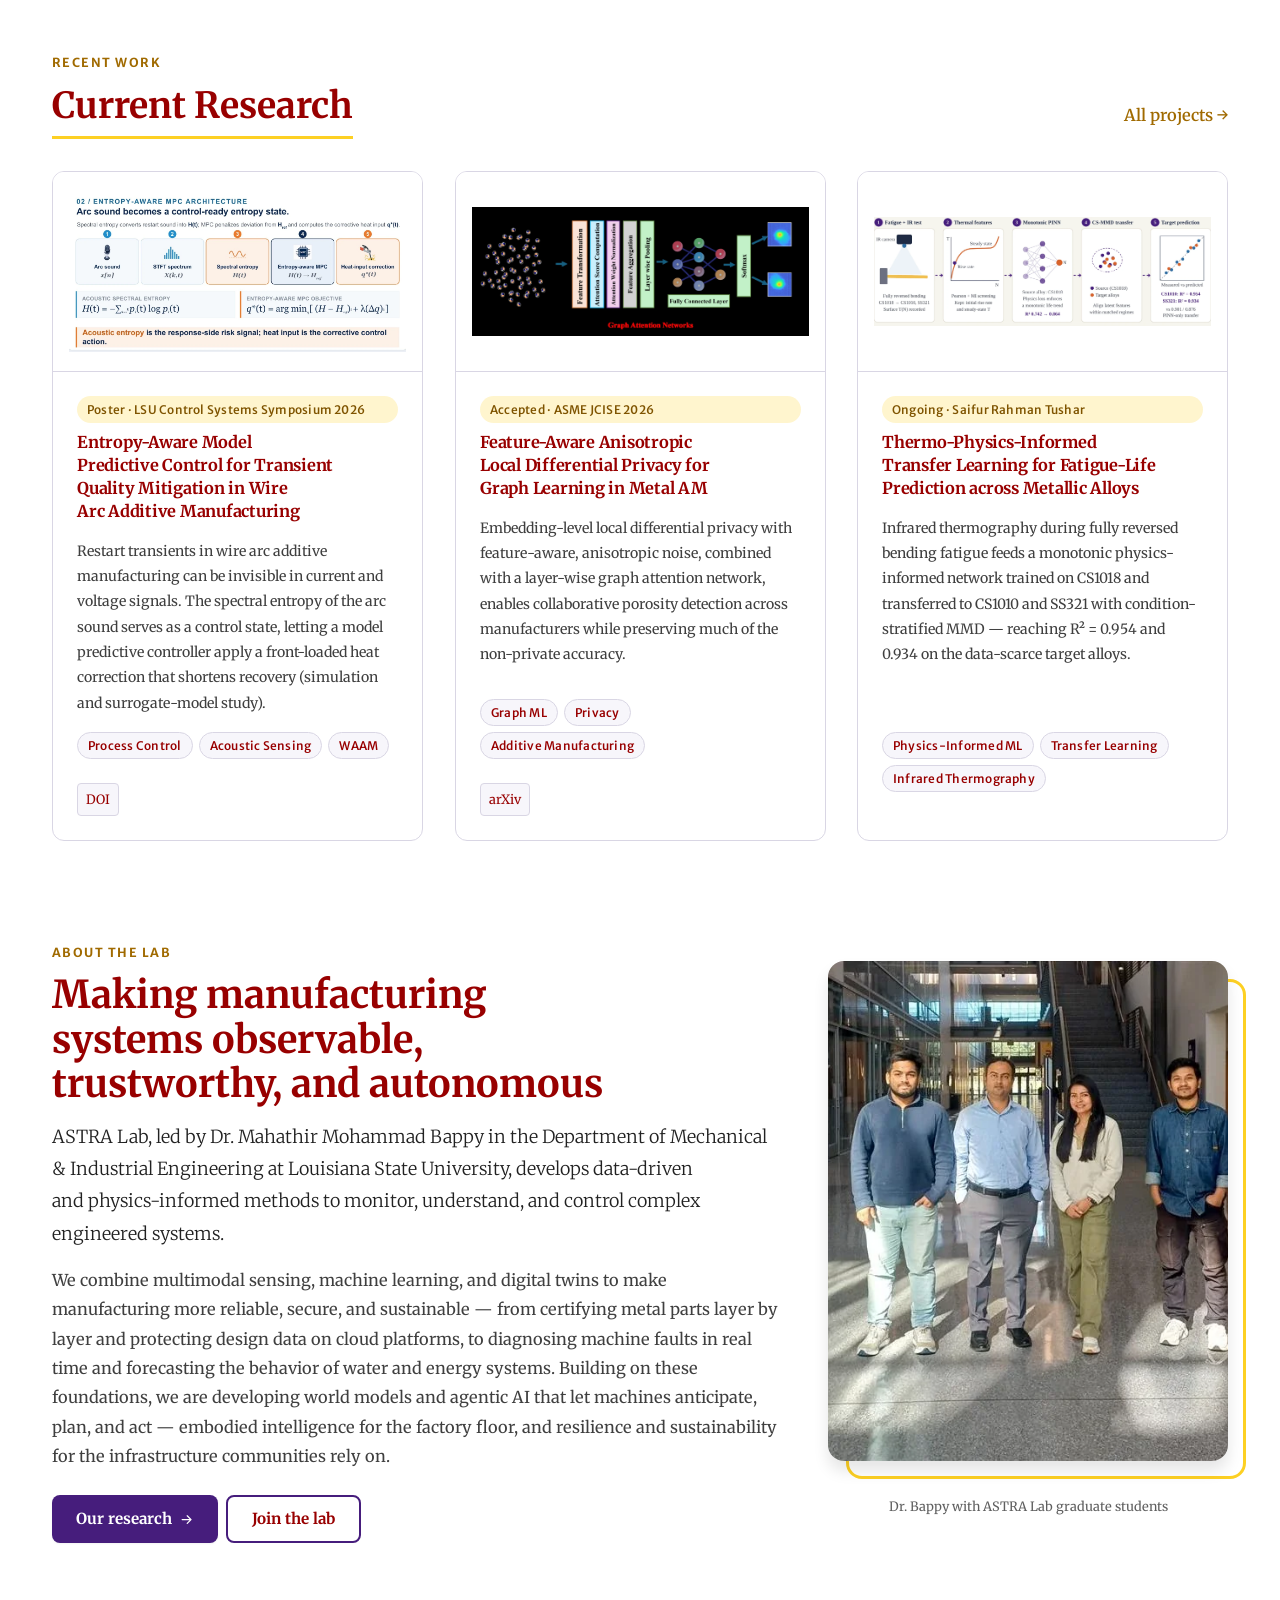
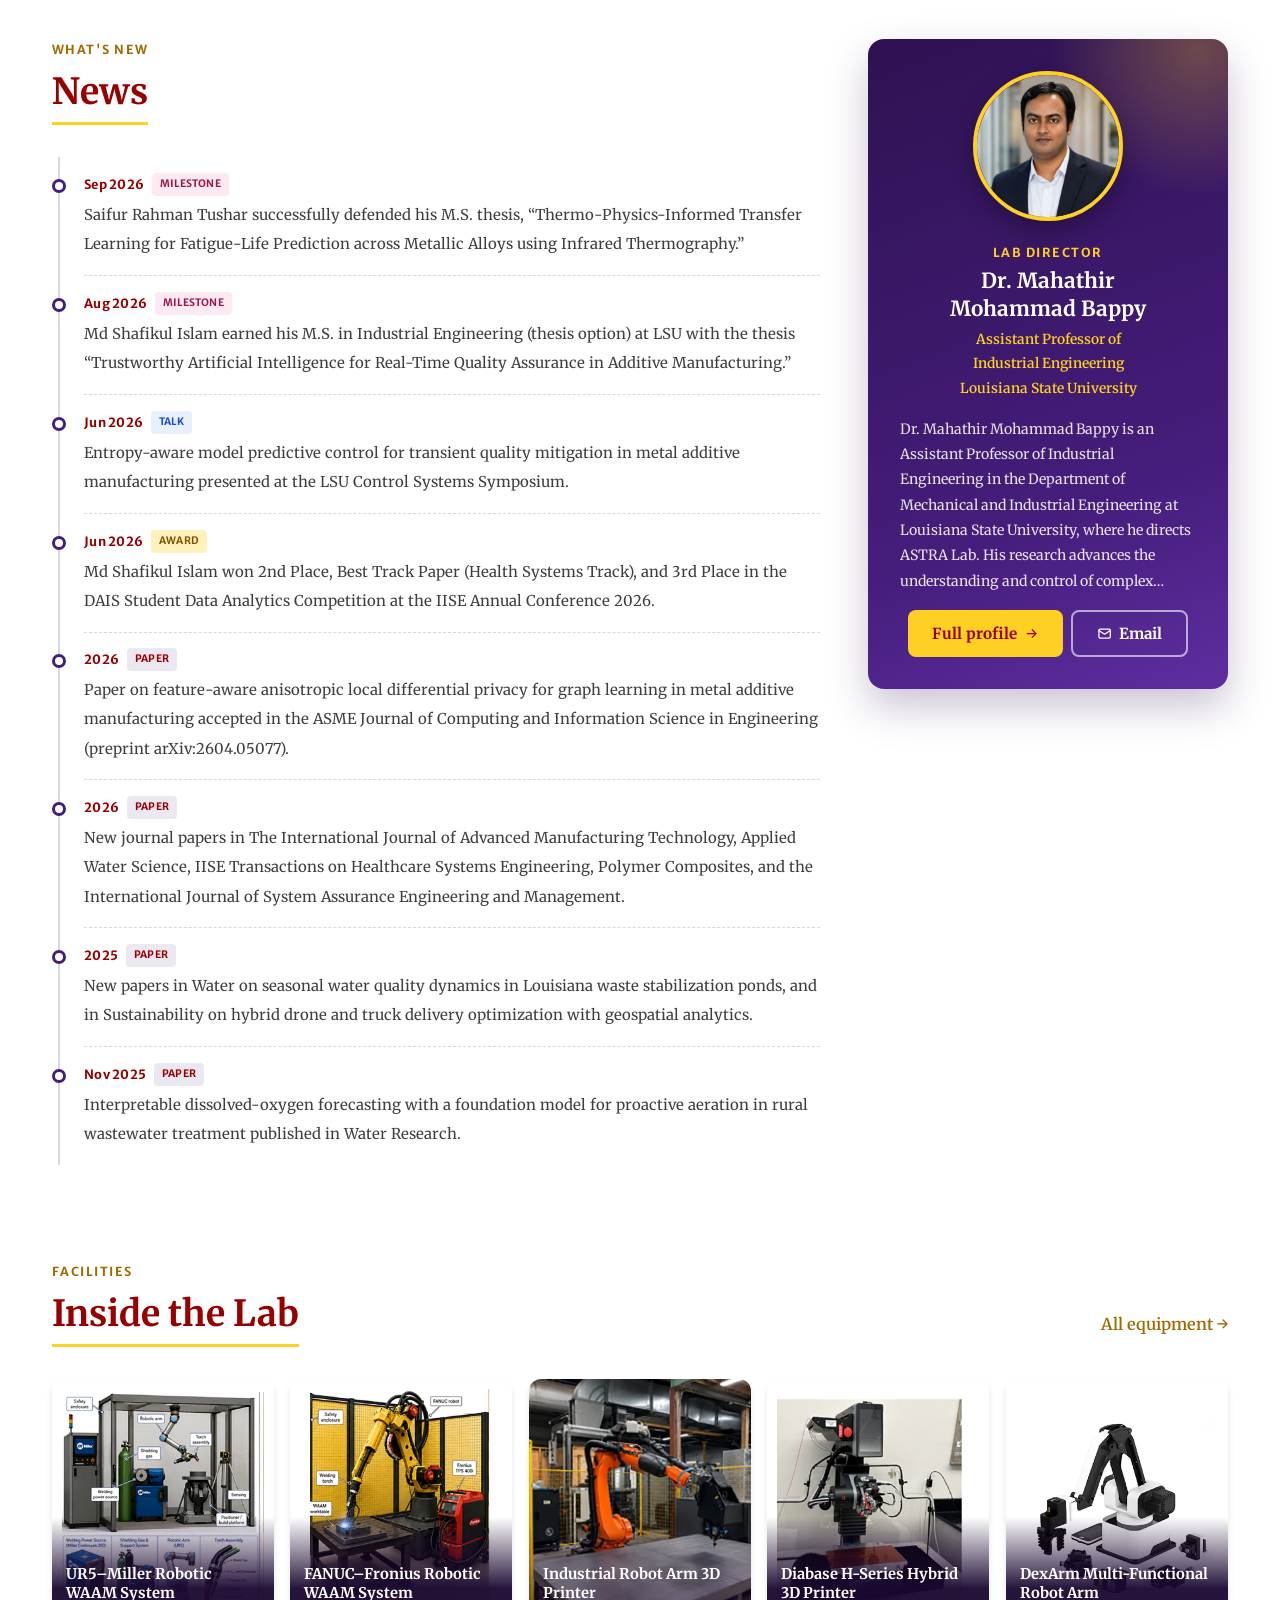
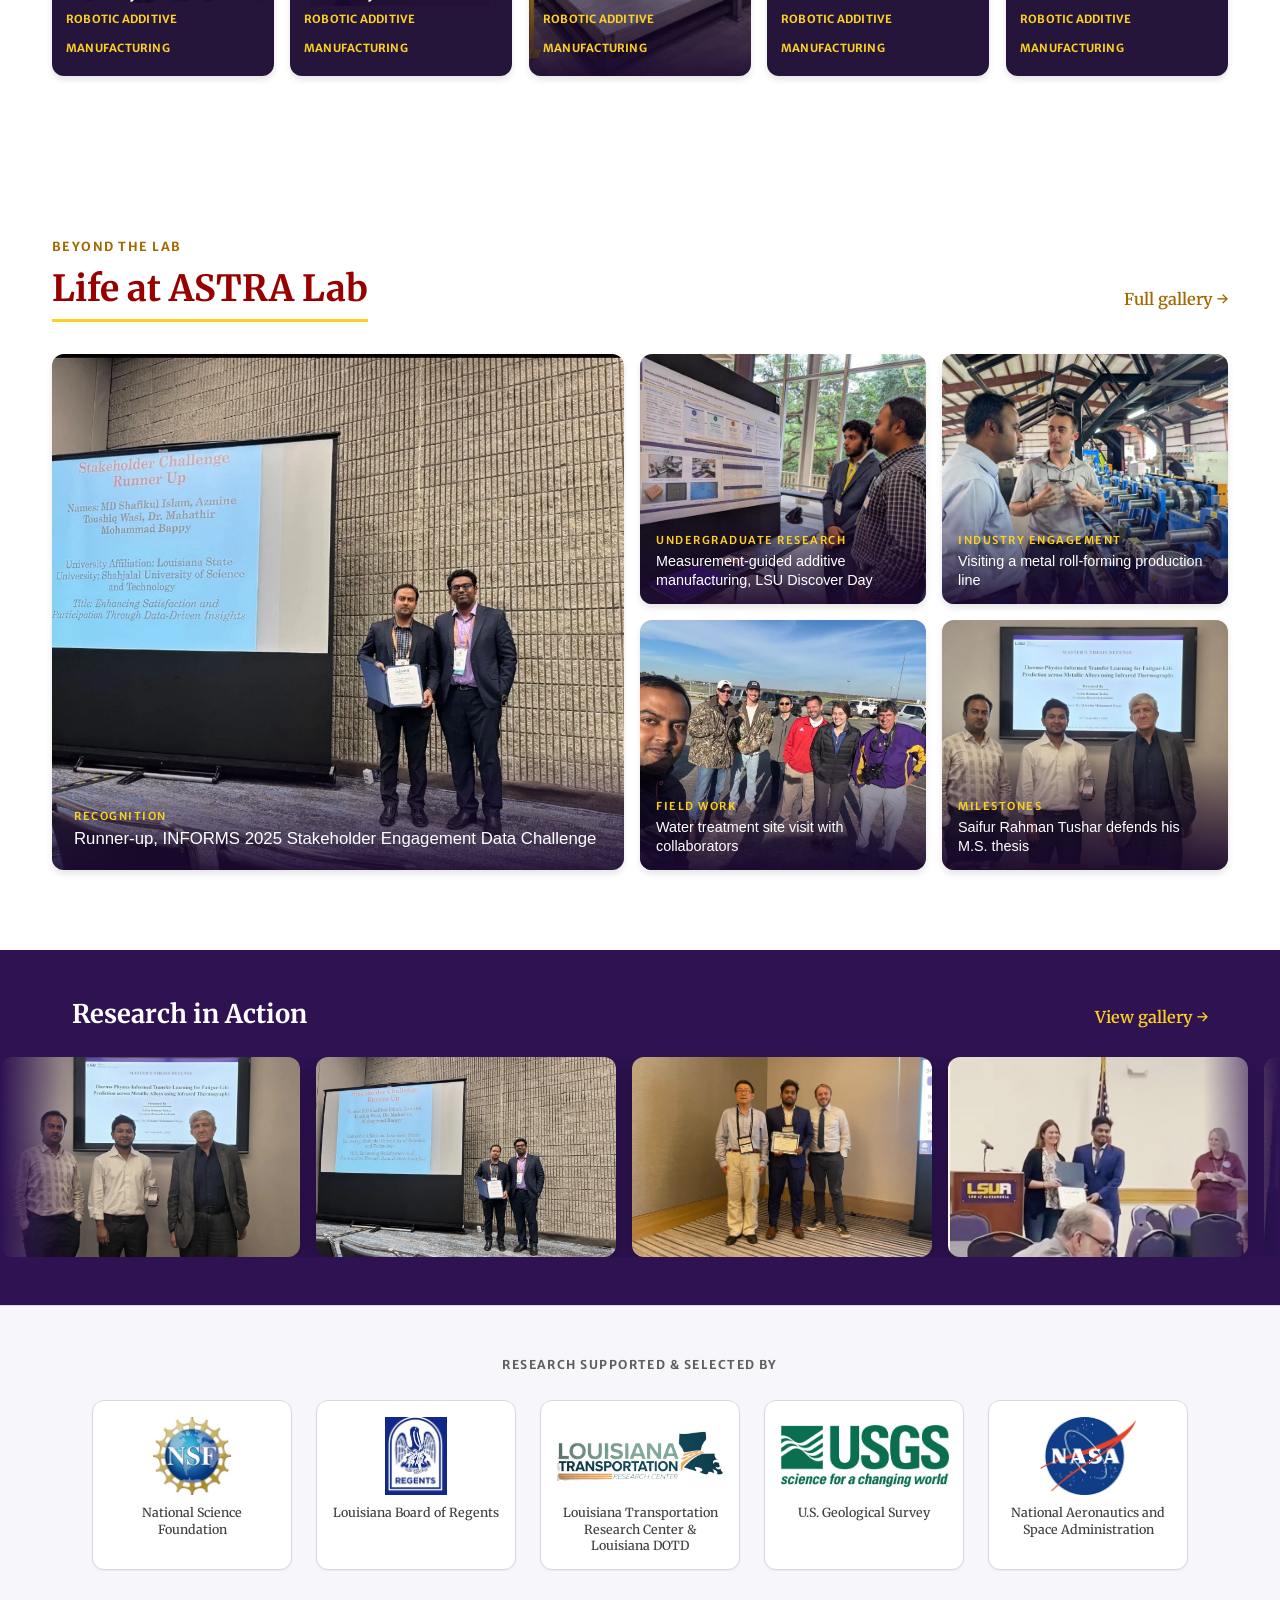
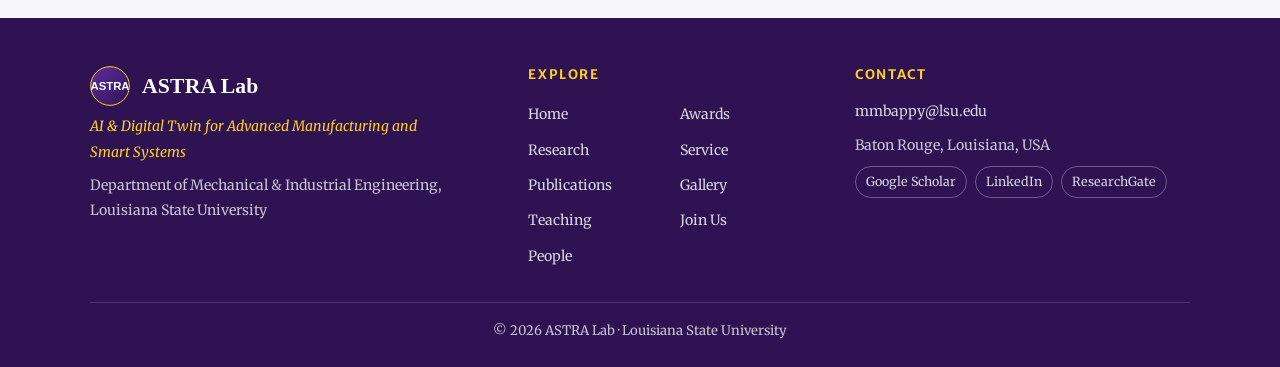
==== commit 4da69dfe: "Merge remote-tracking branch 'origin/main' into main-6wg0kc # Conflicts: #	awards.html #	director.ht" ====
--- a/index.html
+++ b/index.html
@@ -86,6 +86,7 @@
   </main>
   <footer class="footer" id="footer"></footer>
   <script src="assets/js/data.js?v=20261026"></script>
+  <script src="assets/js/showcase.js?v=20261026"></script>
   <script src="assets/js/render.js?v=20261026"></script>
 </body>
 </html>
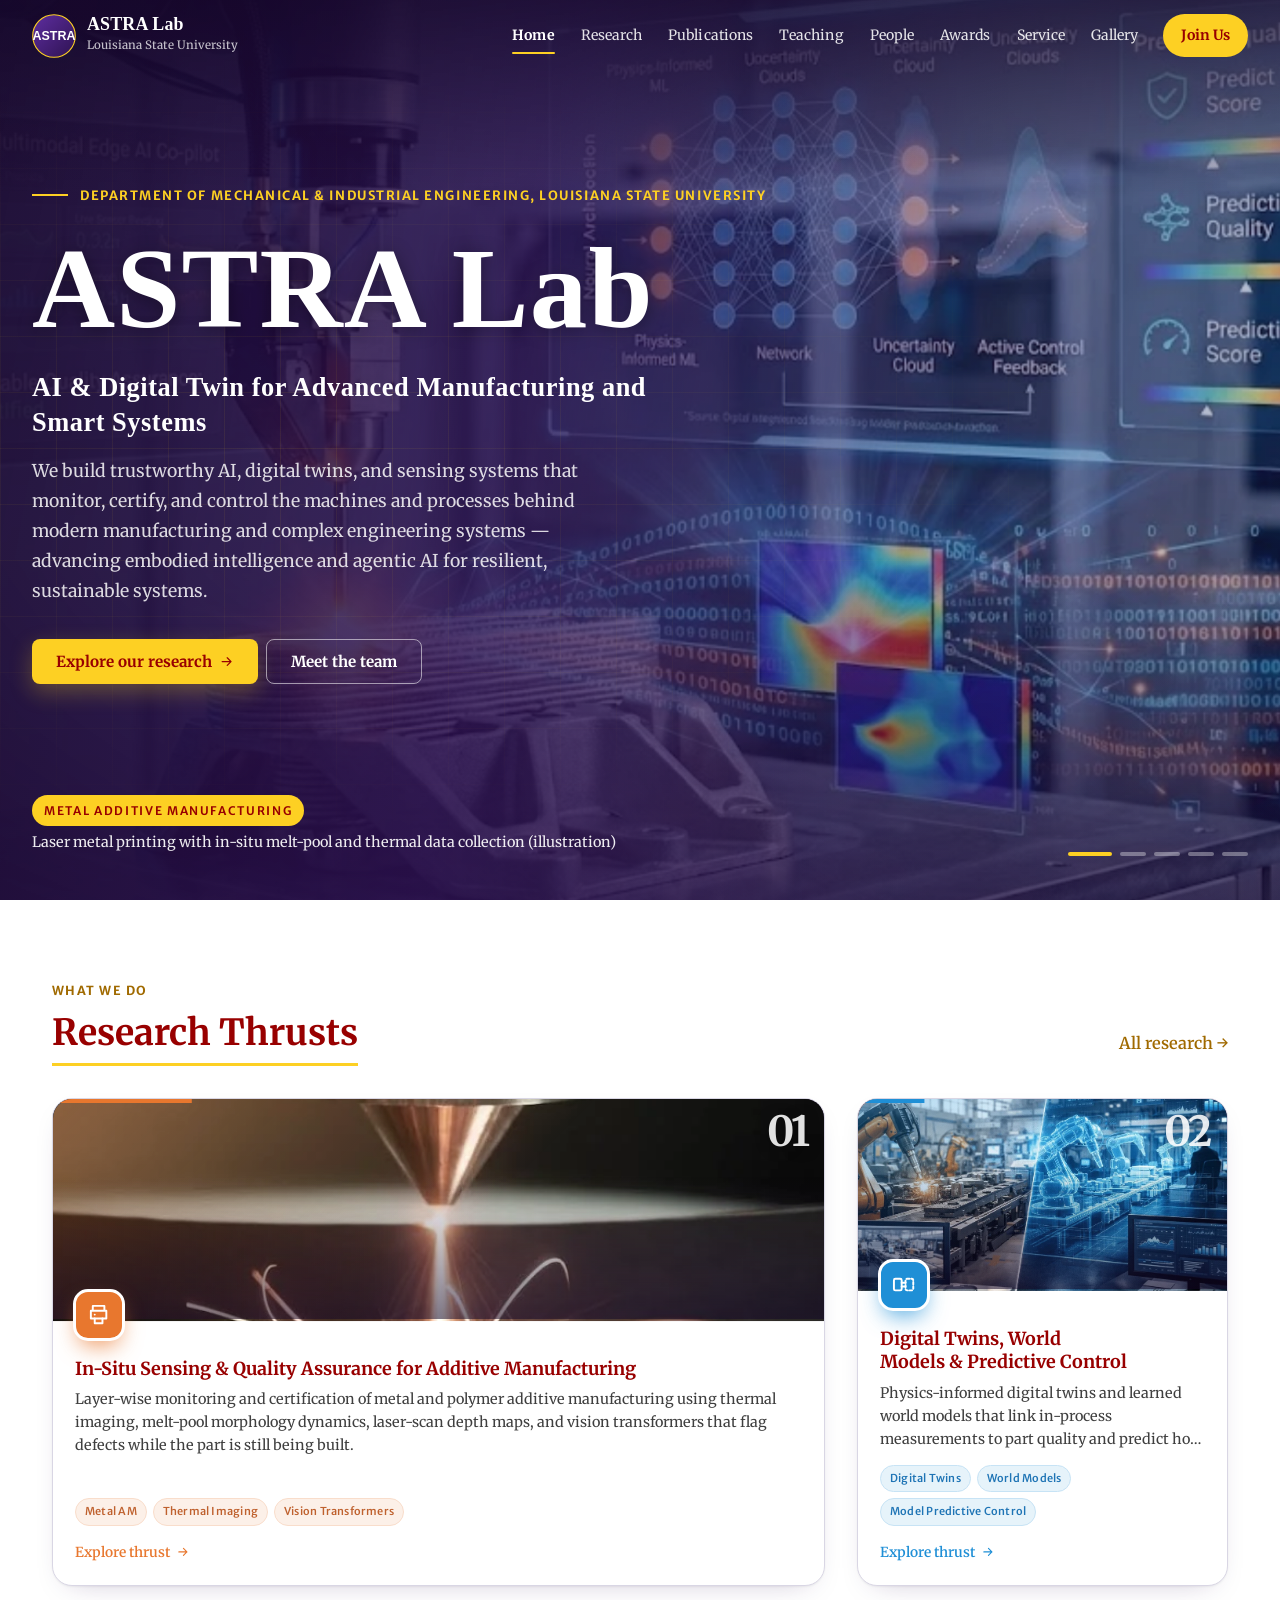
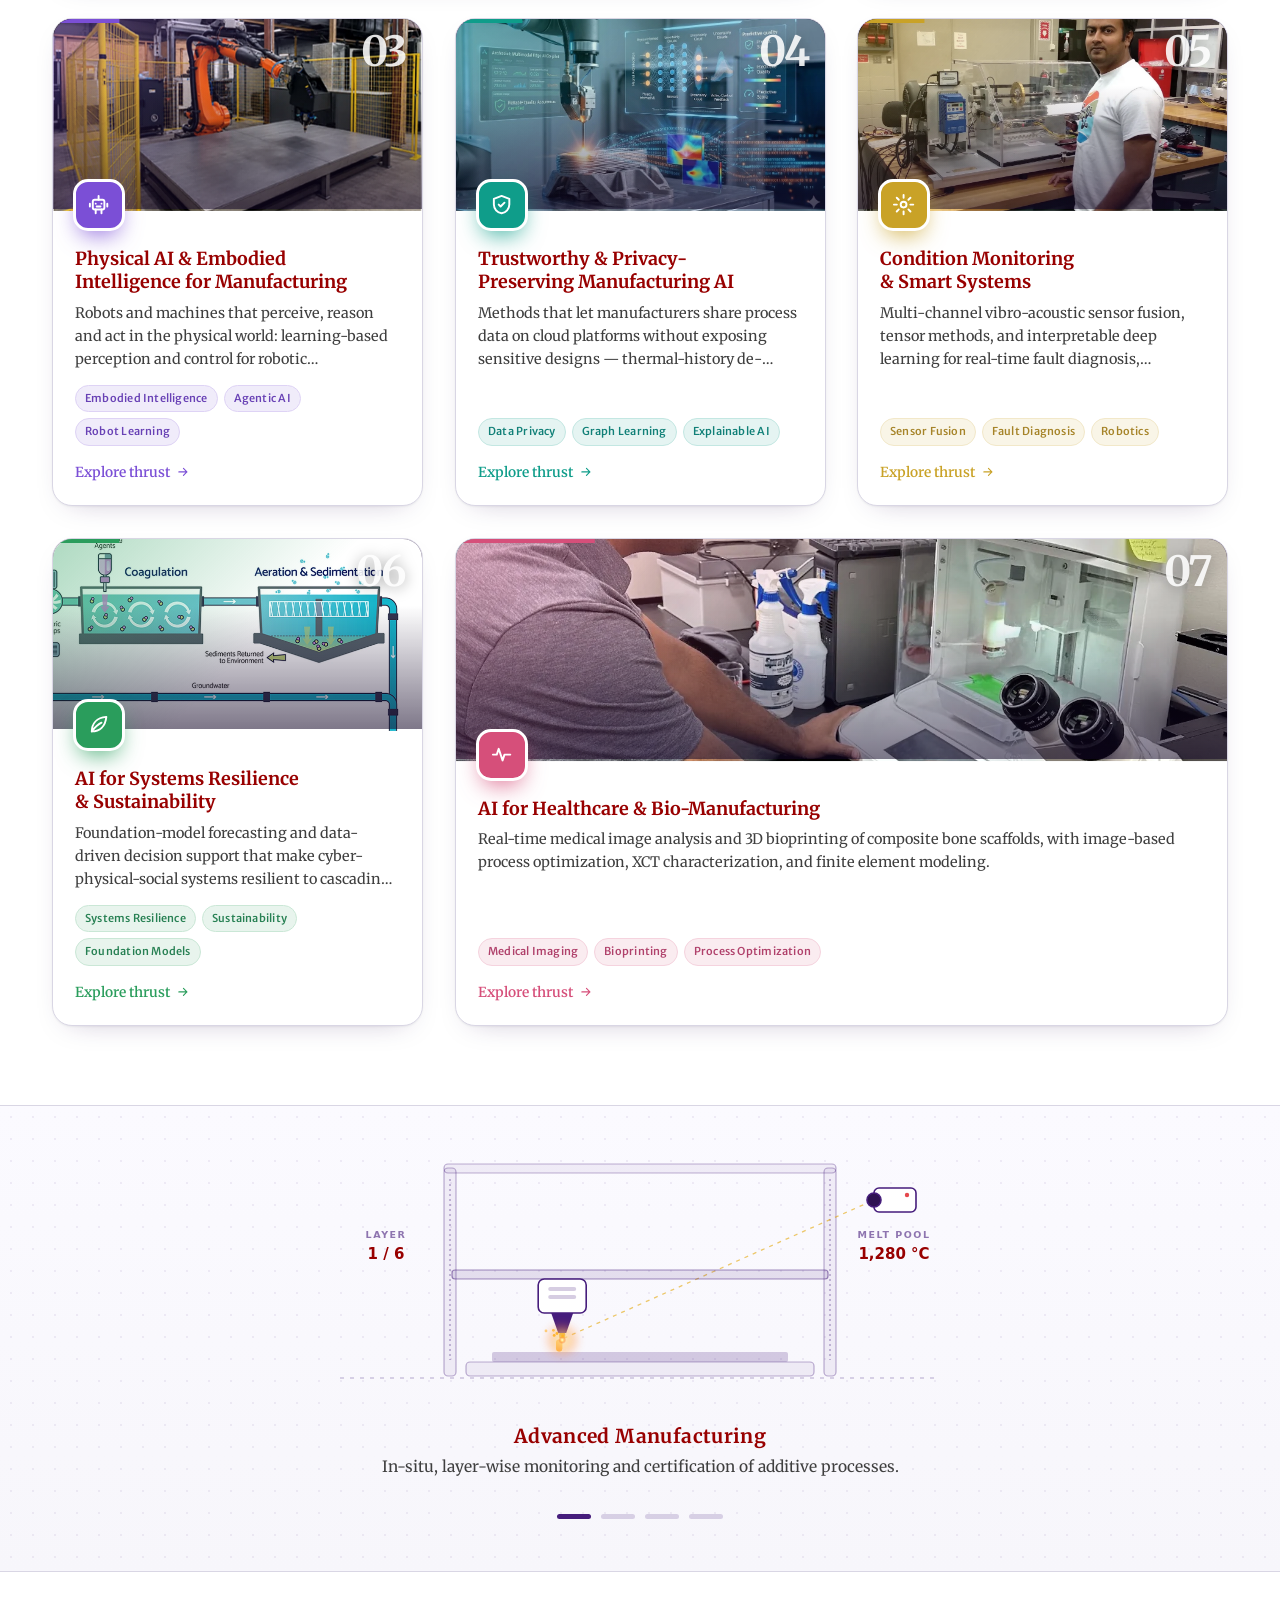
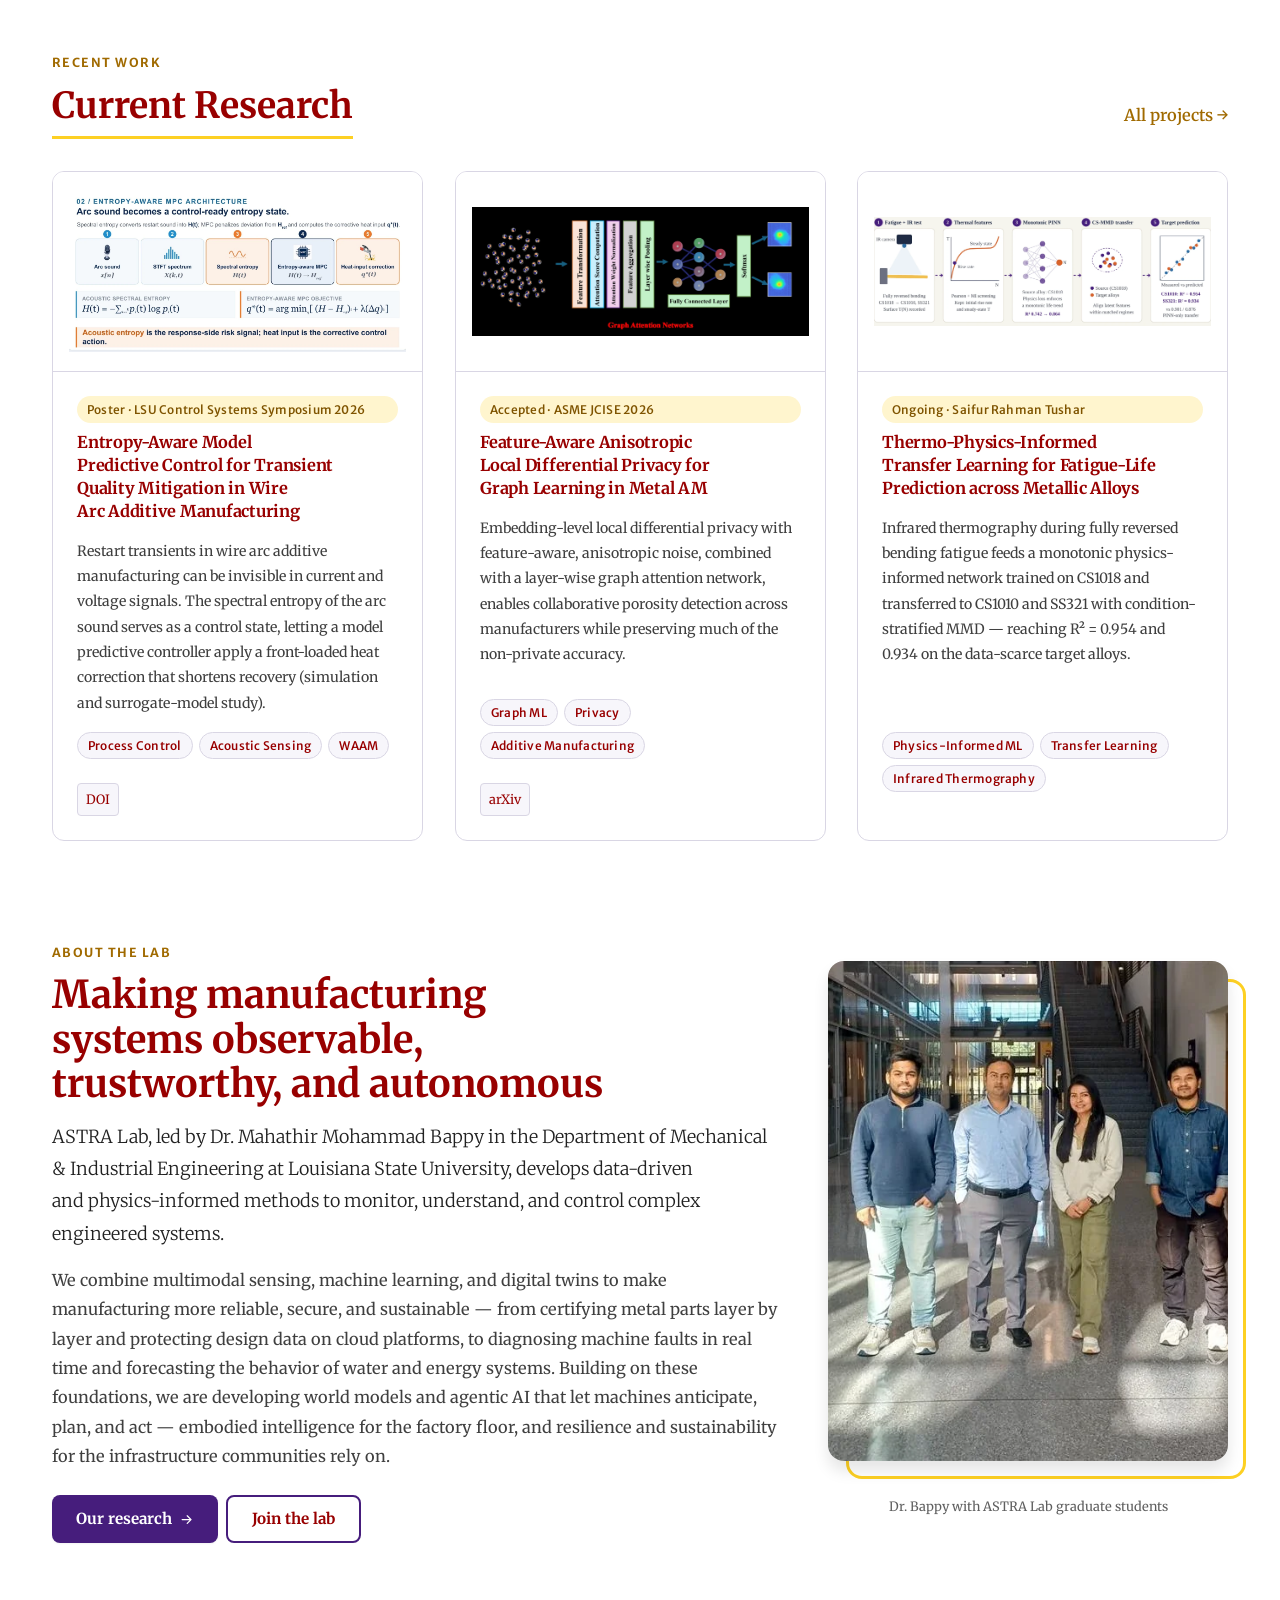
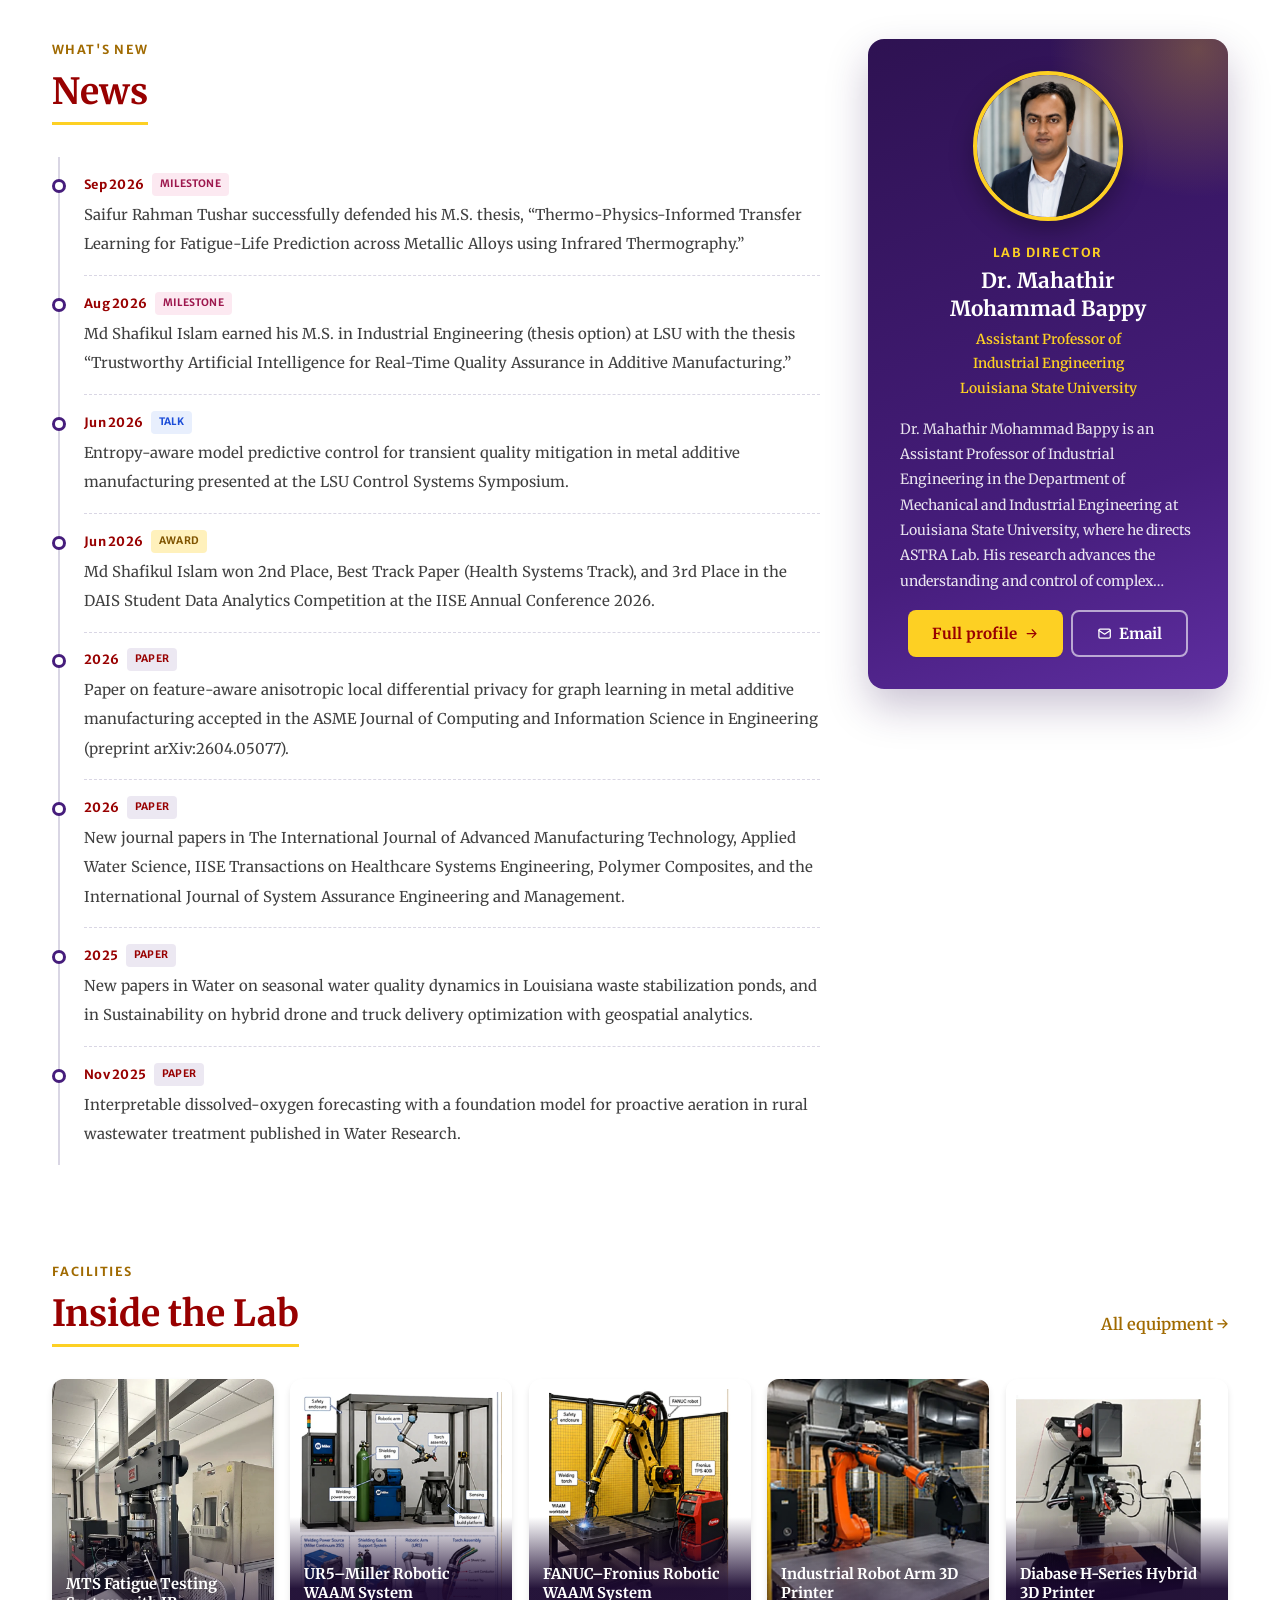
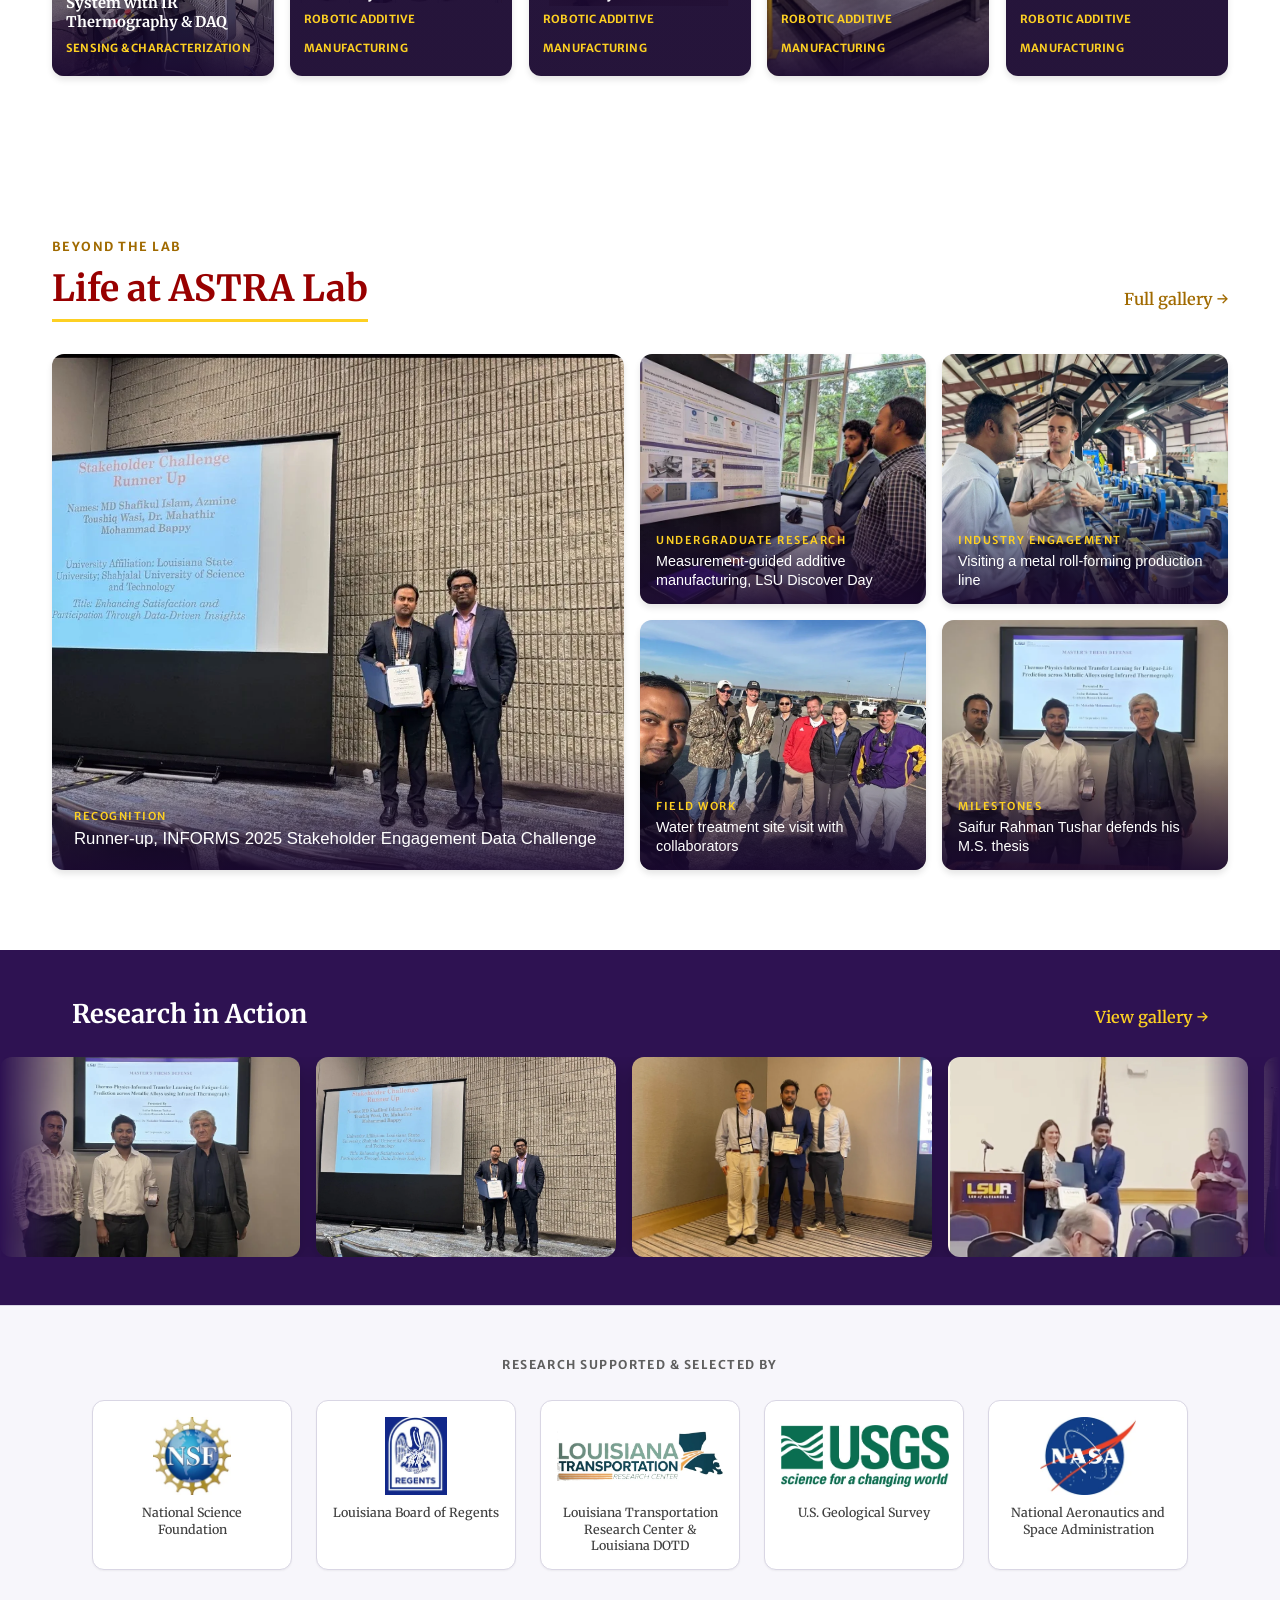
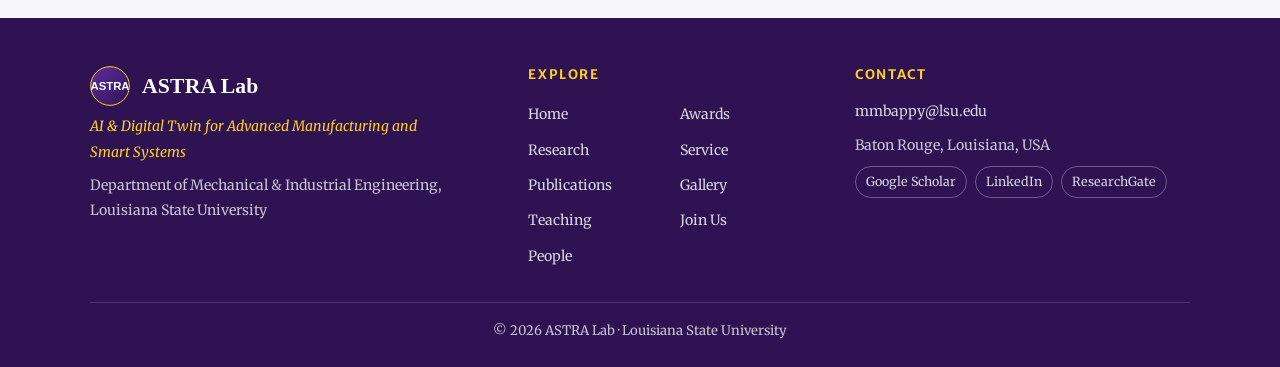
==== commit cb1c55a5: "Add MTS fatigue testing facility and Tushar's fatigue-testing photo New Sensing & Characterization f" ====
--- a/index.html
+++ b/index.html
@@ -8,7 +8,7 @@
   <link rel="preconnect" href="https://fonts.googleapis.com">
   <link rel="preconnect" href="https://fonts.gstatic.com" crossorigin>
   <link href="https://fonts.googleapis.com/css2?family=Merriweather:ital,wght@0,300;0,400;0,700;0,900;1,400&family=Merriweather+Sans:wght@400;600;700&family=Tinos:wght@400;700&display=swap" rel="stylesheet">
-  <link rel="stylesheet" href="assets/css/styles.css?v=20261026">
+  <link rel="stylesheet" href="assets/css/styles.css?v=20261105">
   <link rel="icon" href="assets/images/logo.svg" type="image/svg+xml">
 </head>
 <body data-page="home">
@@ -85,8 +85,8 @@
     </section>
   </main>
   <footer class="footer" id="footer"></footer>
-  <script src="assets/js/data.js?v=20261026"></script>
-  <script src="assets/js/showcase.js?v=20261026"></script>
-  <script src="assets/js/render.js?v=20261026"></script>
+  <script src="assets/js/data.js?v=20261105"></script>
+  <script src="assets/js/showcase.js?v=20261105"></script>
+  <script src="assets/js/render.js?v=20261105"></script>
 </body>
 </html>
--- a/assets/css/styles.css
+++ b/assets/css/styles.css
@@ -1350,3 +1350,16 @@
 .apply h3, .footer-col h4 { color: var(--accent-bright); }
 img.avatar { object-fit: cover; object-position: center top; background: var(--bg-gray); }
 .person-list b { display: block; line-height: 1.3; }
+
+/* student spotlight: lab photos */
+.spot-photos { display: grid; grid-template-columns: 1.6fr 1fr; gap: var(--space-md); margin: var(--space-lg) 0 var(--space-md); }
+.spot-photo { position: relative; overflow: hidden; padding: 0; border: 0; height: 340px; border-radius: 16px; cursor: zoom-in; background: var(--bg-gray); box-shadow: 0 10px 26px rgba(46,18,82,.14); }
+.spot-photo img { width: 100%; height: 100%; object-fit: cover; transition: transform .7s ease; }
+.spot-photo:not(.is-wide) img { object-position: center 35%; }
+.spot-photo:hover img { transform: scale(1.05); }
+.spot-photo .moment-cap { background: linear-gradient(transparent, rgba(20,6,40,.82)); }
+@media (max-width: 768px) {
+  .spot-photos { grid-template-columns: 1fr; }
+  .spot-photo { height: 240px; }
+}
+@media (prefers-reduced-motion: reduce) { .spot-photo:hover img { transform: none; } }
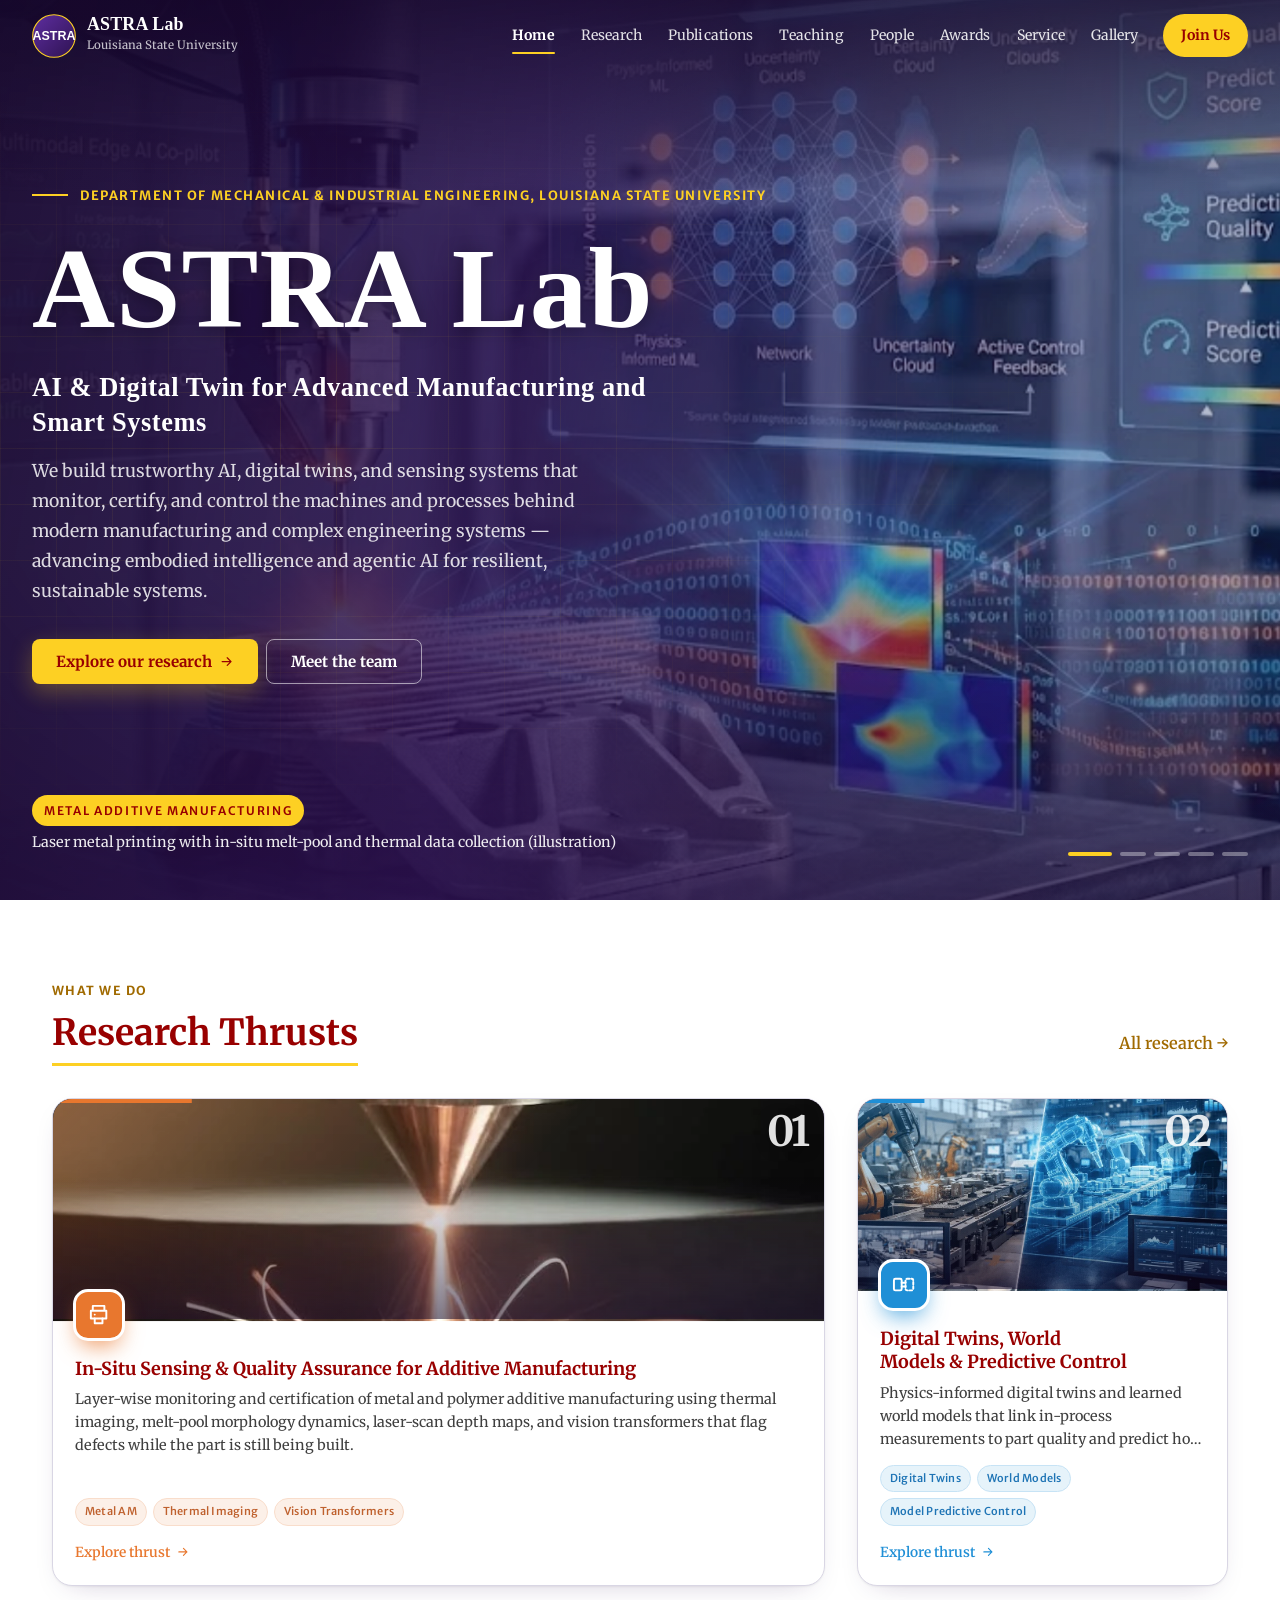
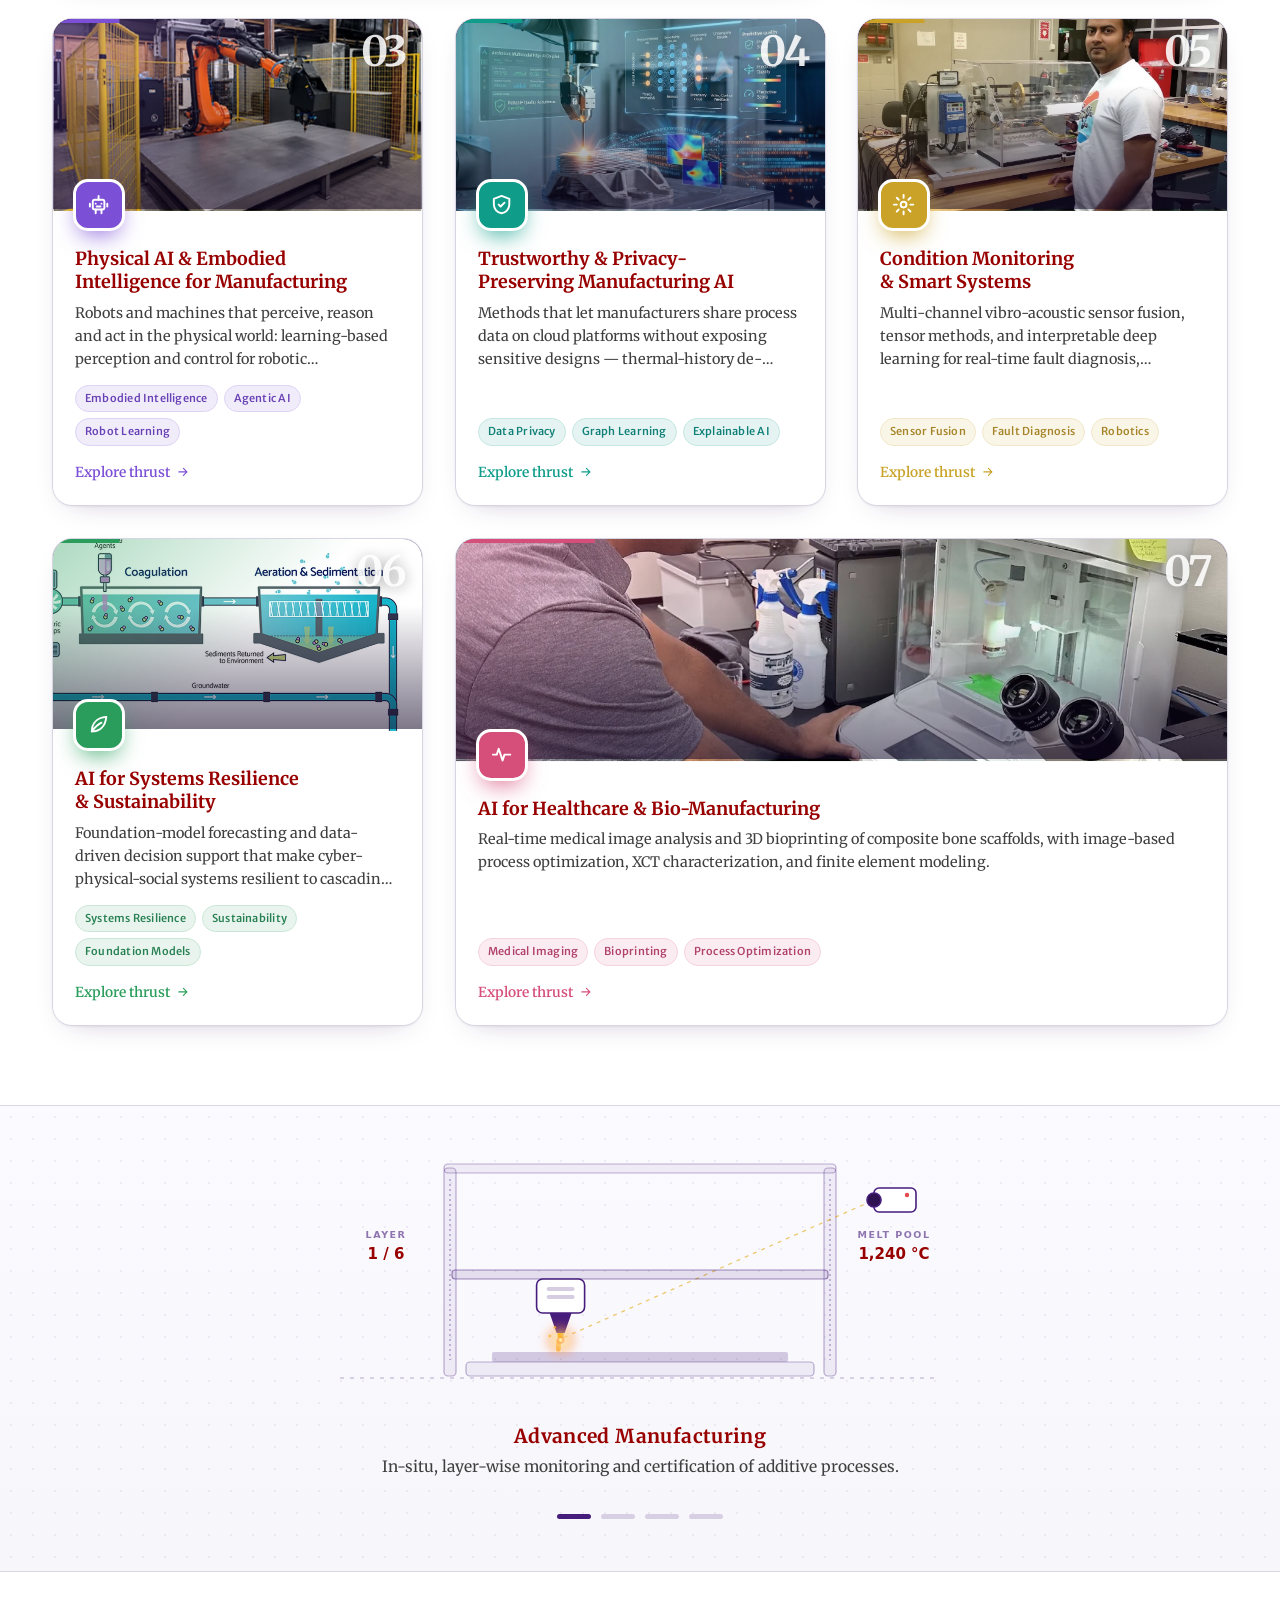
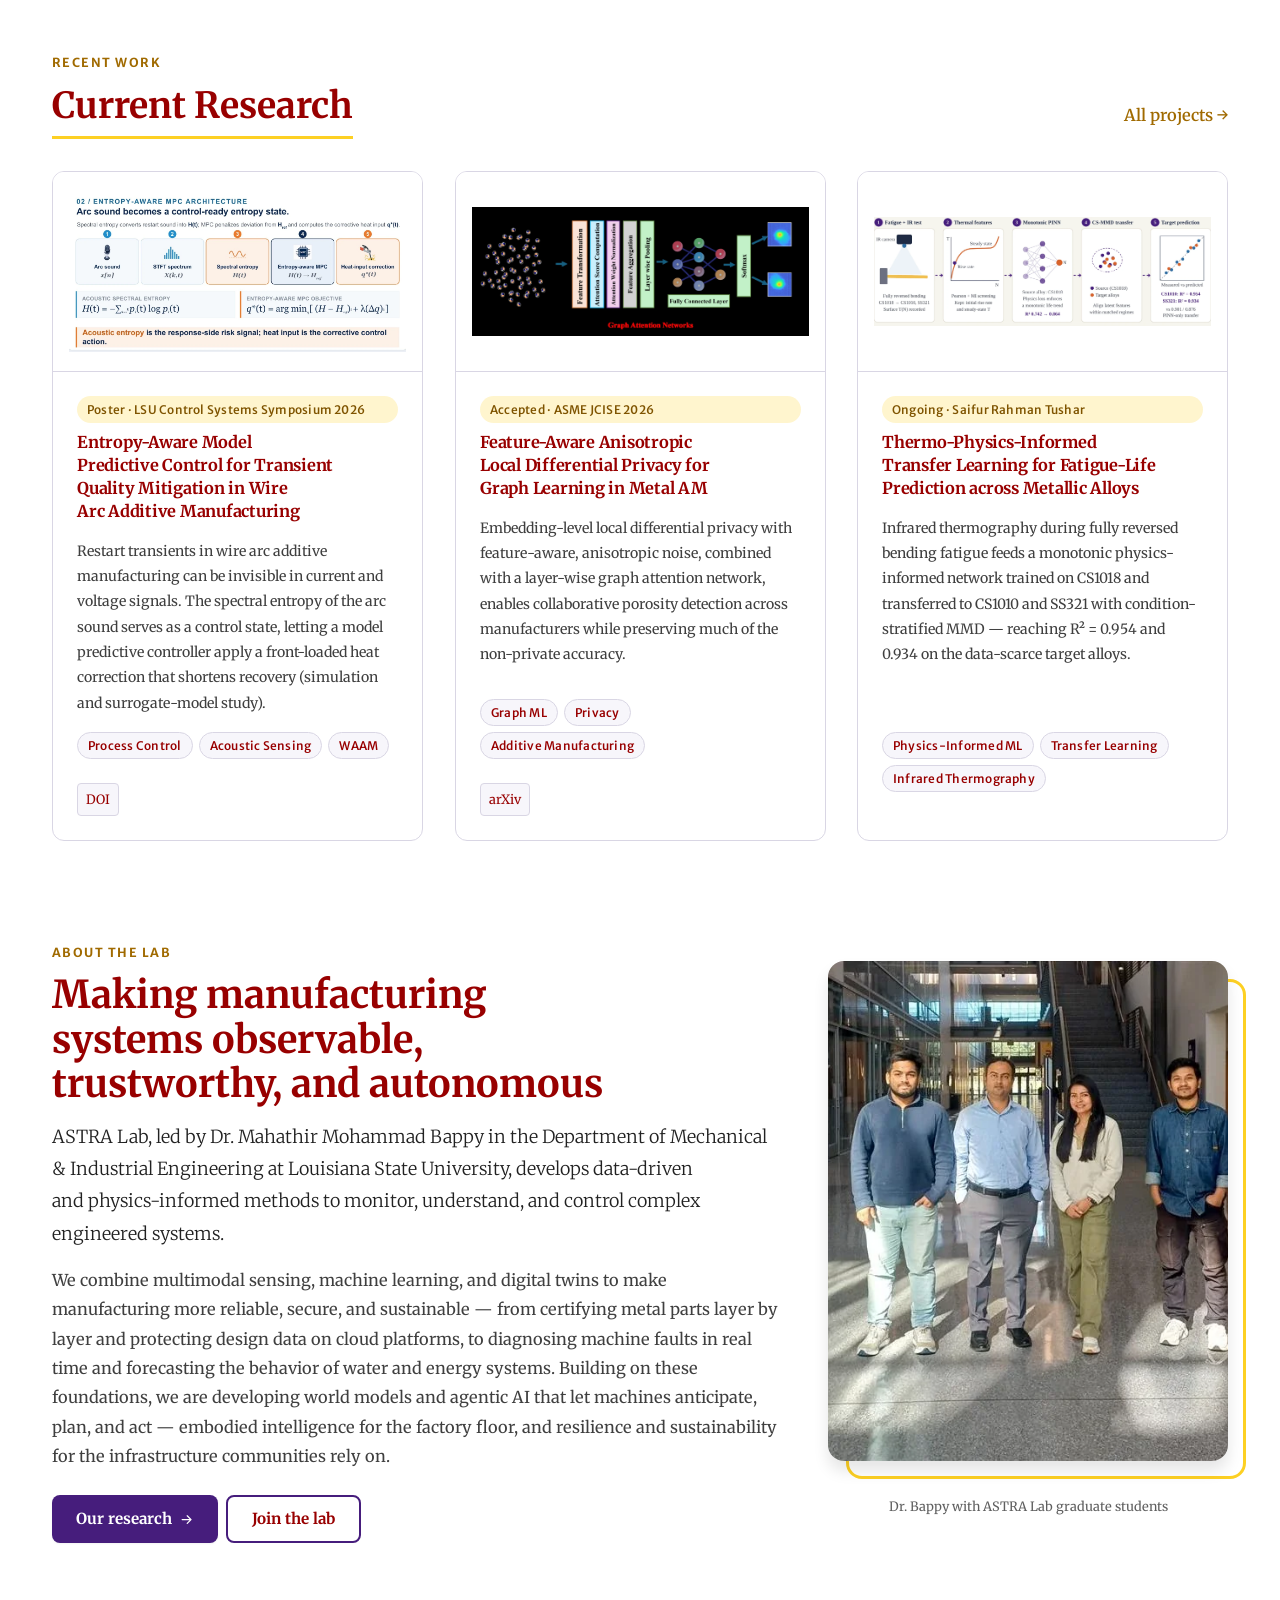
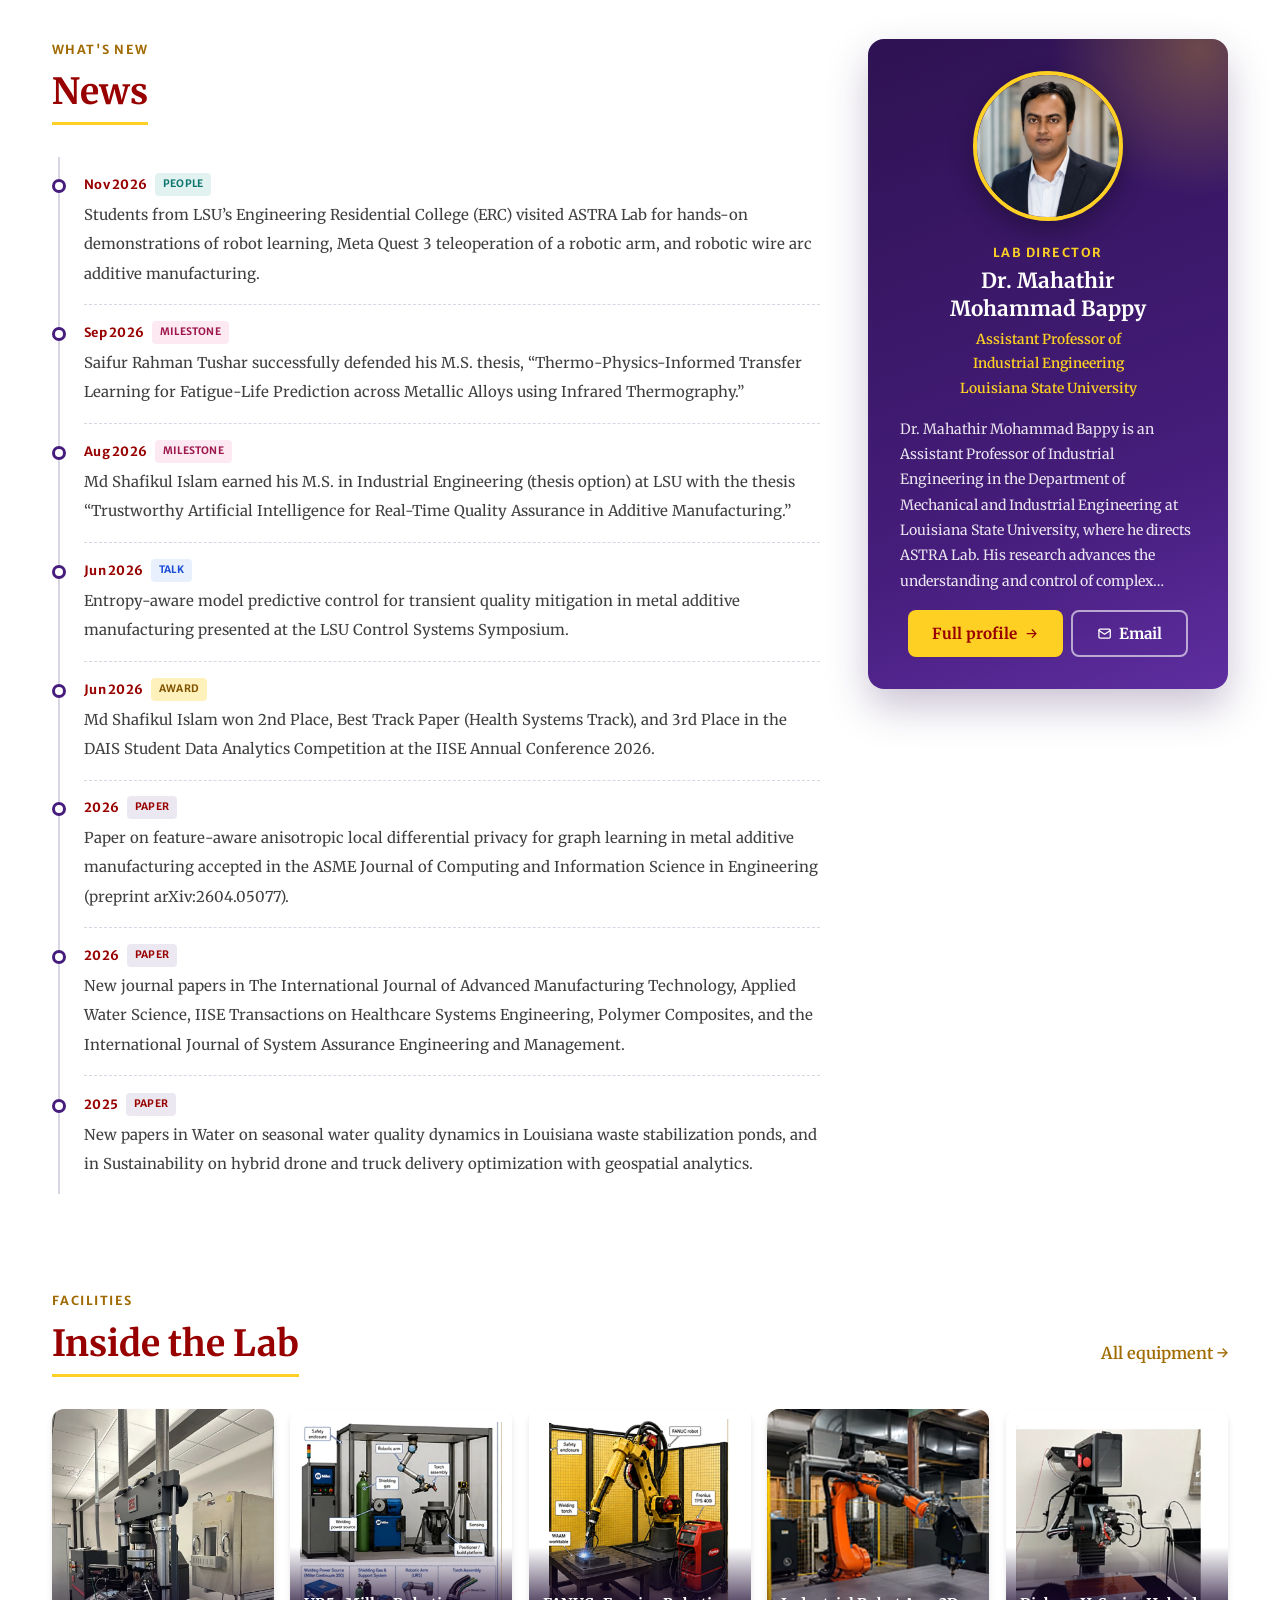
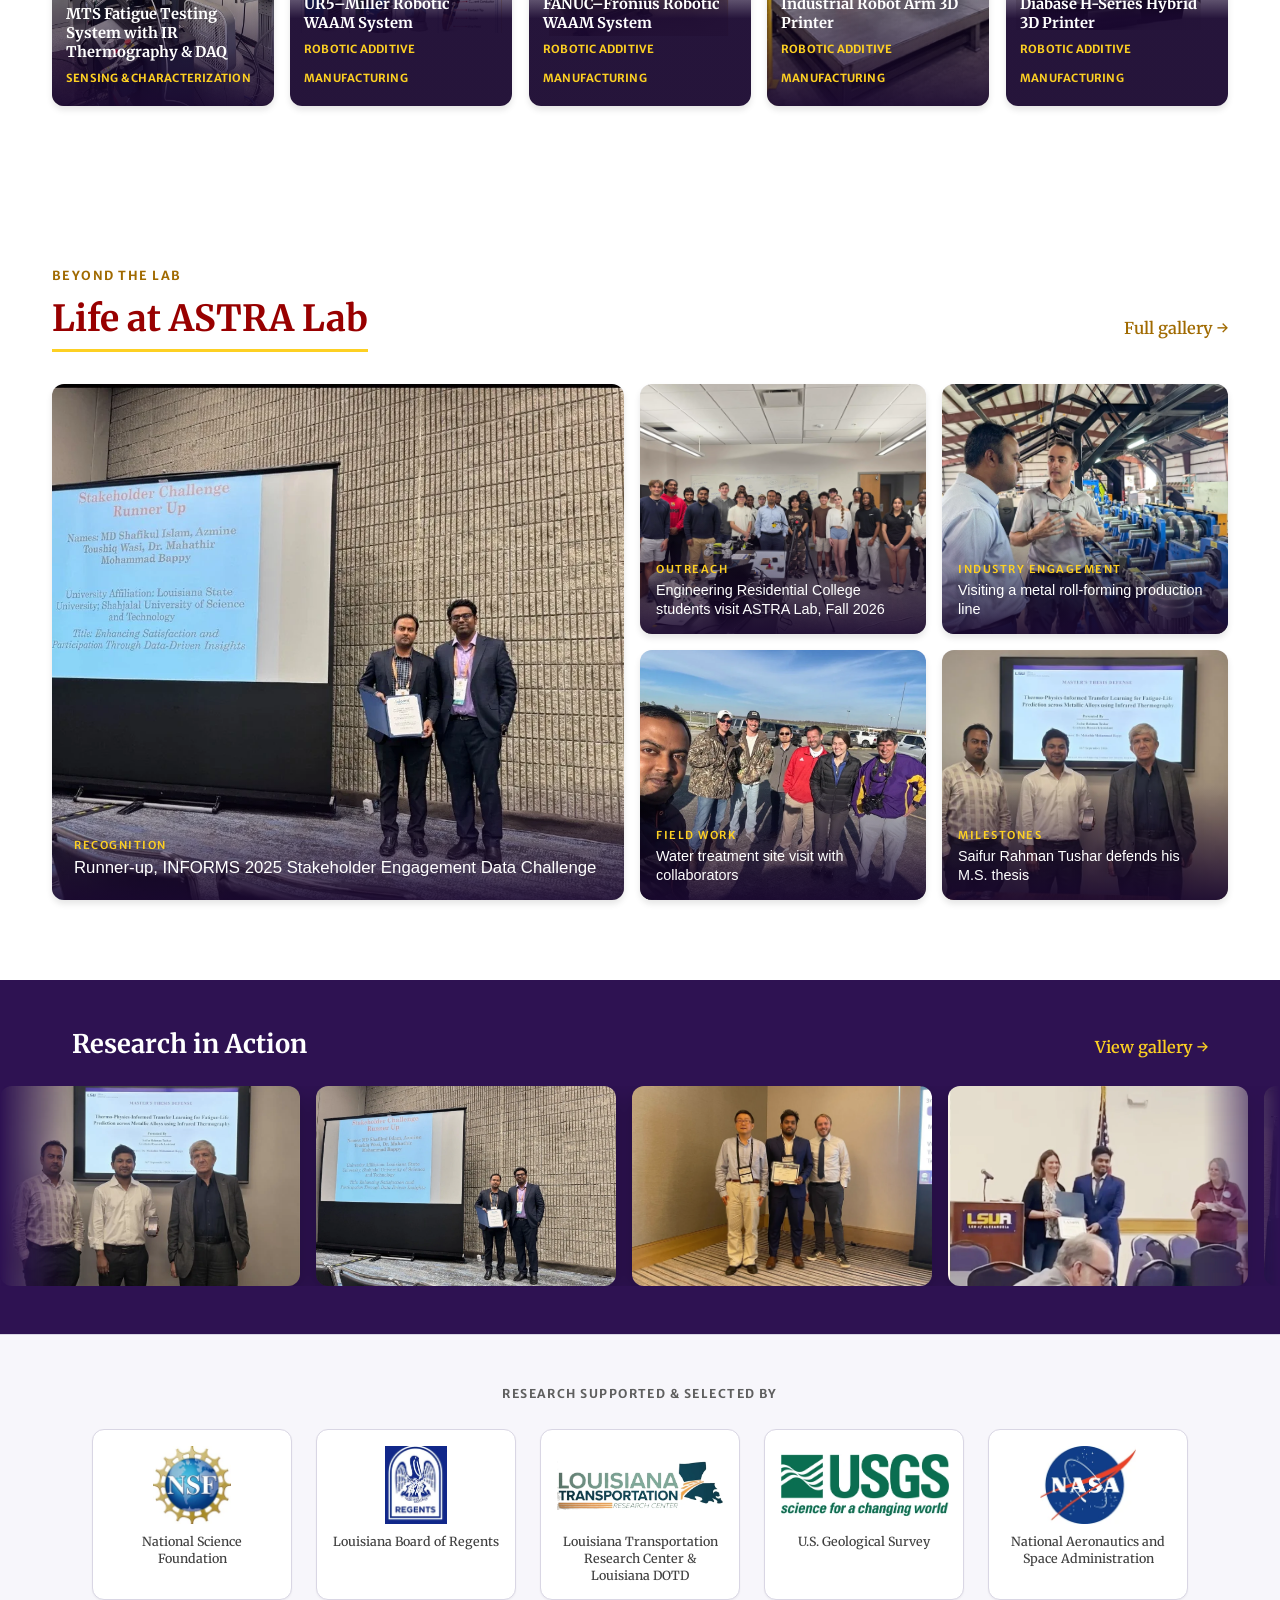
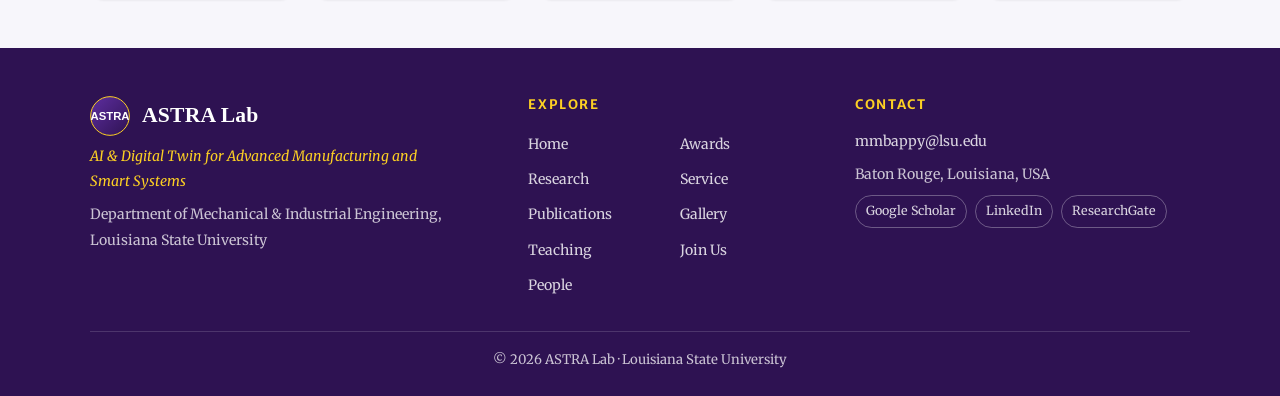
==== commit a6aa1db2: "Add ERC student visit: news, home moment, service entry and gallery photos Co-Authored-By: Claude Op" ====
--- a/index.html
+++ b/index.html
@@ -8,7 +8,7 @@
   <link rel="preconnect" href="https://fonts.googleapis.com">
   <link rel="preconnect" href="https://fonts.gstatic.com" crossorigin>
   <link href="https://fonts.googleapis.com/css2?family=Merriweather:ital,wght@0,300;0,400;0,700;0,900;1,400&family=Merriweather+Sans:wght@400;600;700&family=Tinos:wght@400;700&display=swap" rel="stylesheet">
-  <link rel="stylesheet" href="assets/css/styles.css?v=20261105">
+  <link rel="stylesheet" href="assets/css/styles.css?v=20261110">
   <link rel="icon" href="assets/images/logo.svg" type="image/svg+xml">
 </head>
 <body data-page="home">
@@ -85,8 +85,8 @@
     </section>
   </main>
   <footer class="footer" id="footer"></footer>
-  <script src="assets/js/data.js?v=20261105"></script>
-  <script src="assets/js/showcase.js?v=20261105"></script>
-  <script src="assets/js/render.js?v=20261105"></script>
+  <script src="assets/js/data.js?v=20261110"></script>
+  <script src="assets/js/showcase.js?v=20261110"></script>
+  <script src="assets/js/render.js?v=20261110"></script>
 </body>
 </html>
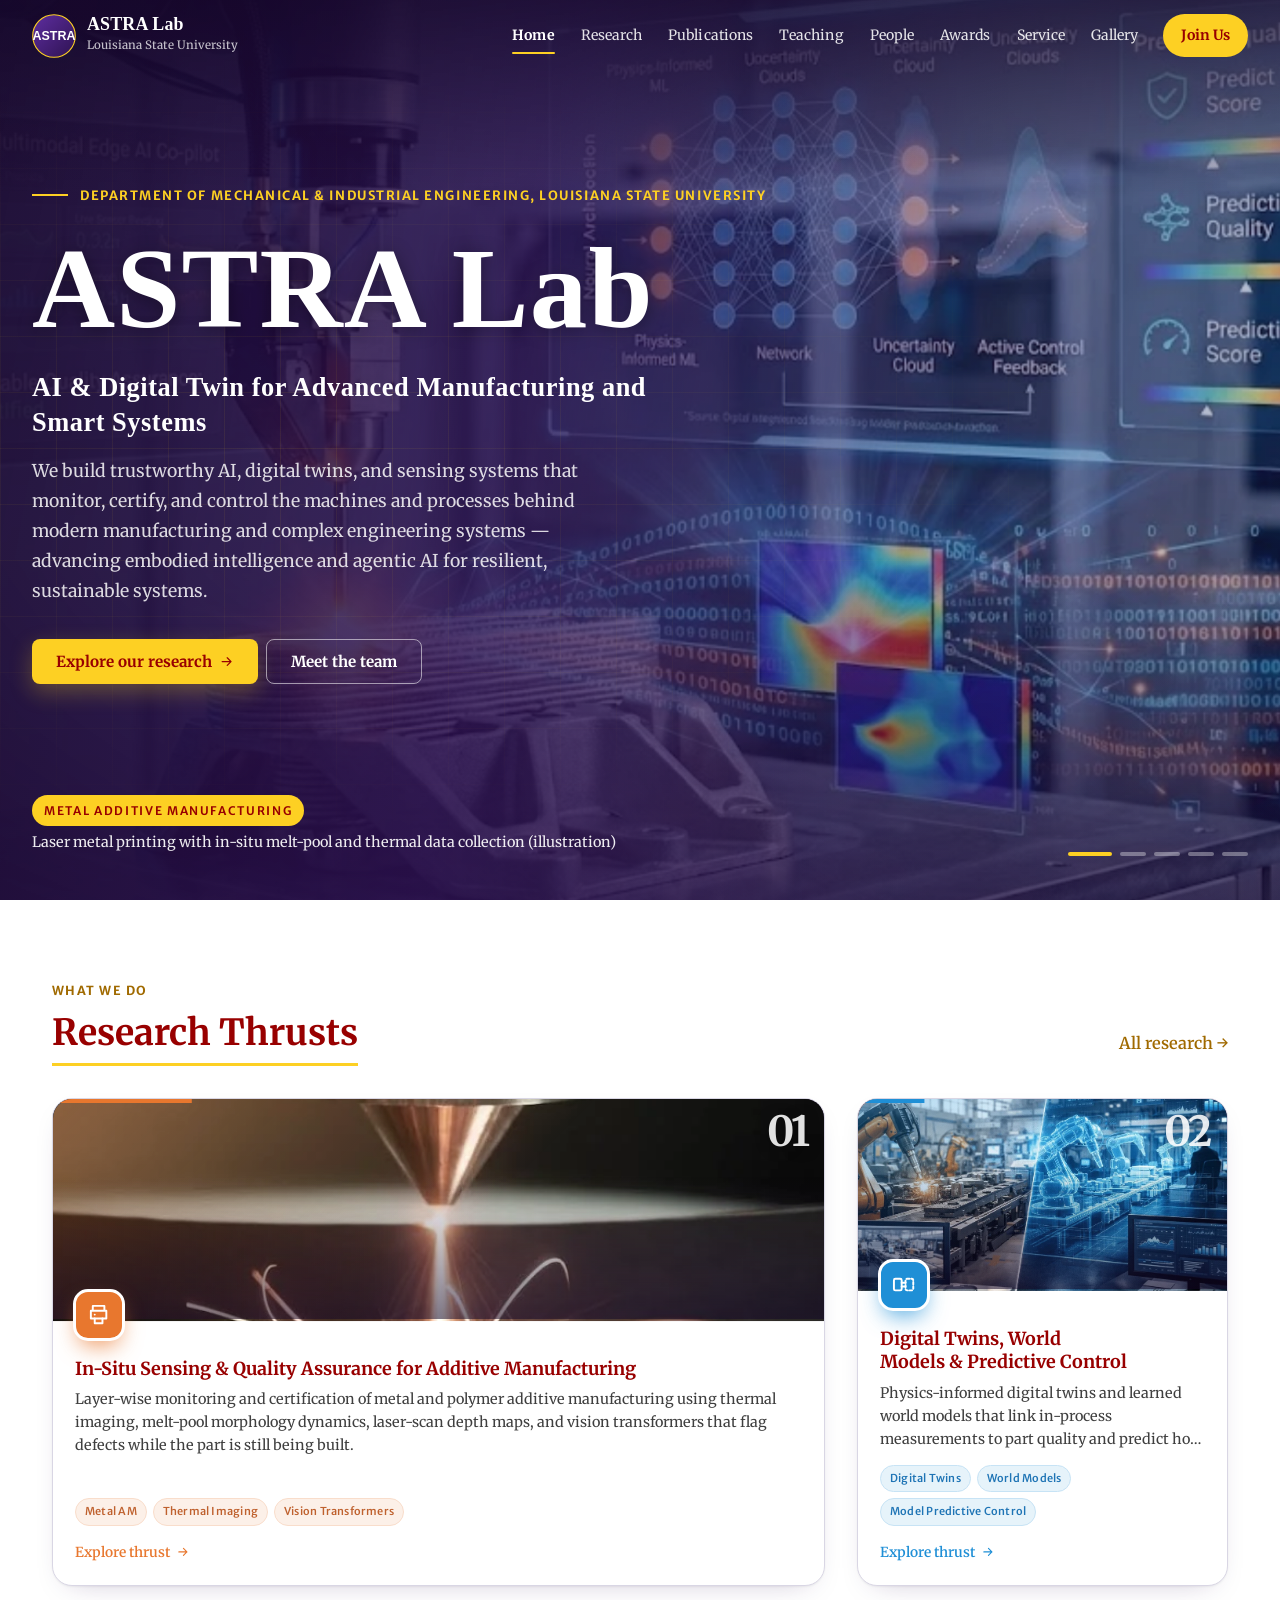
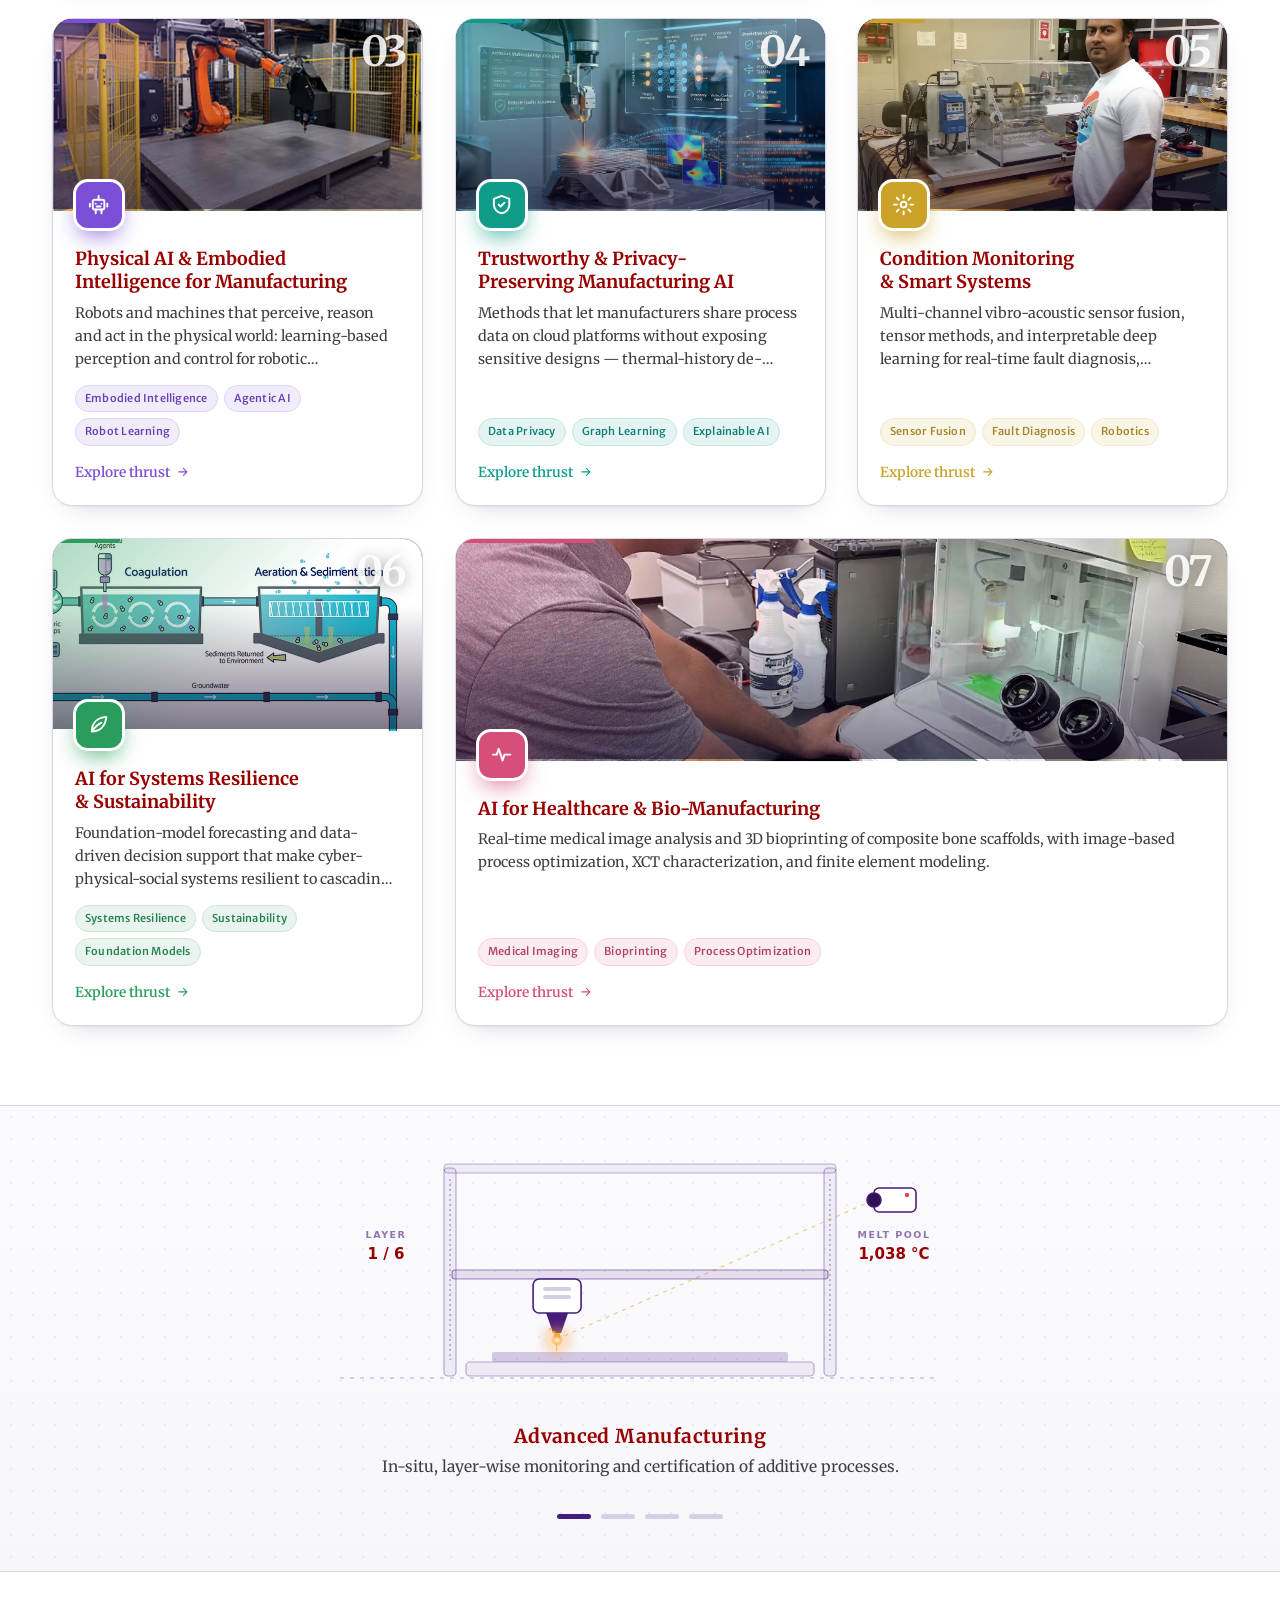
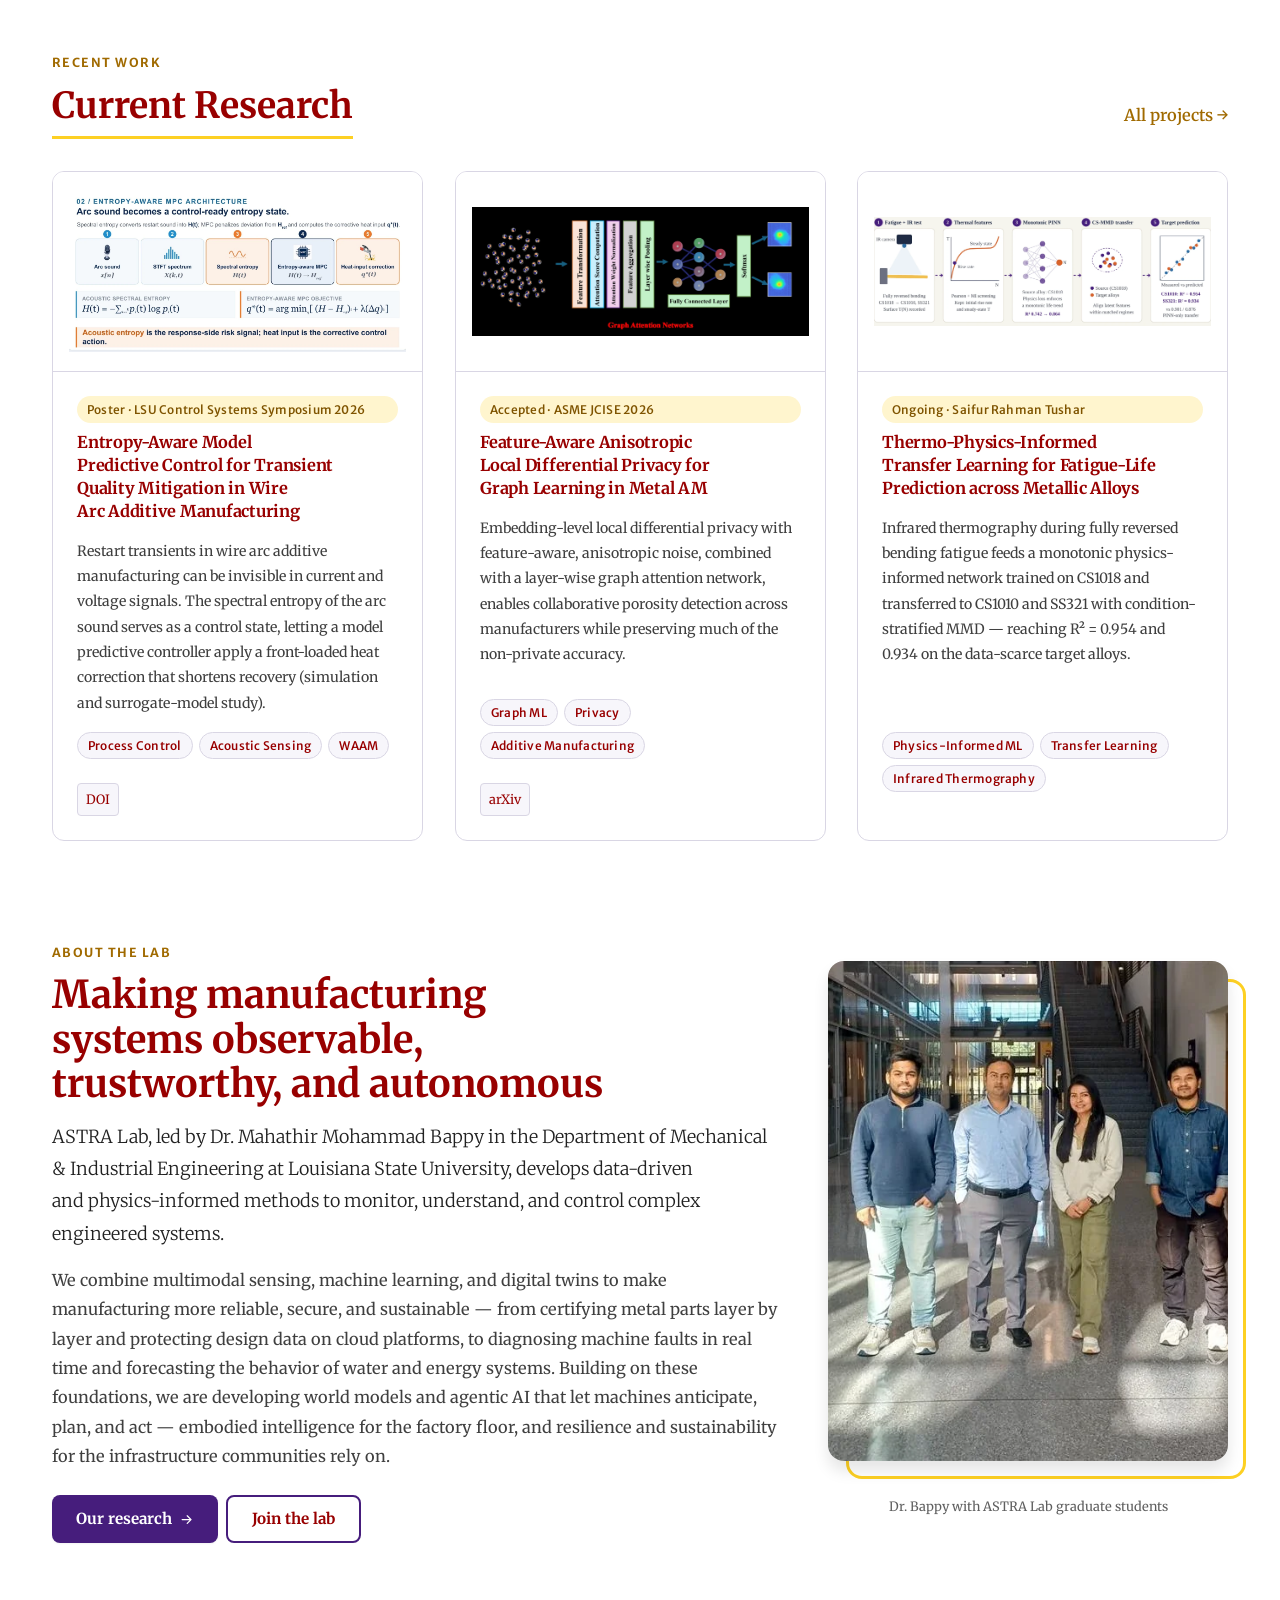
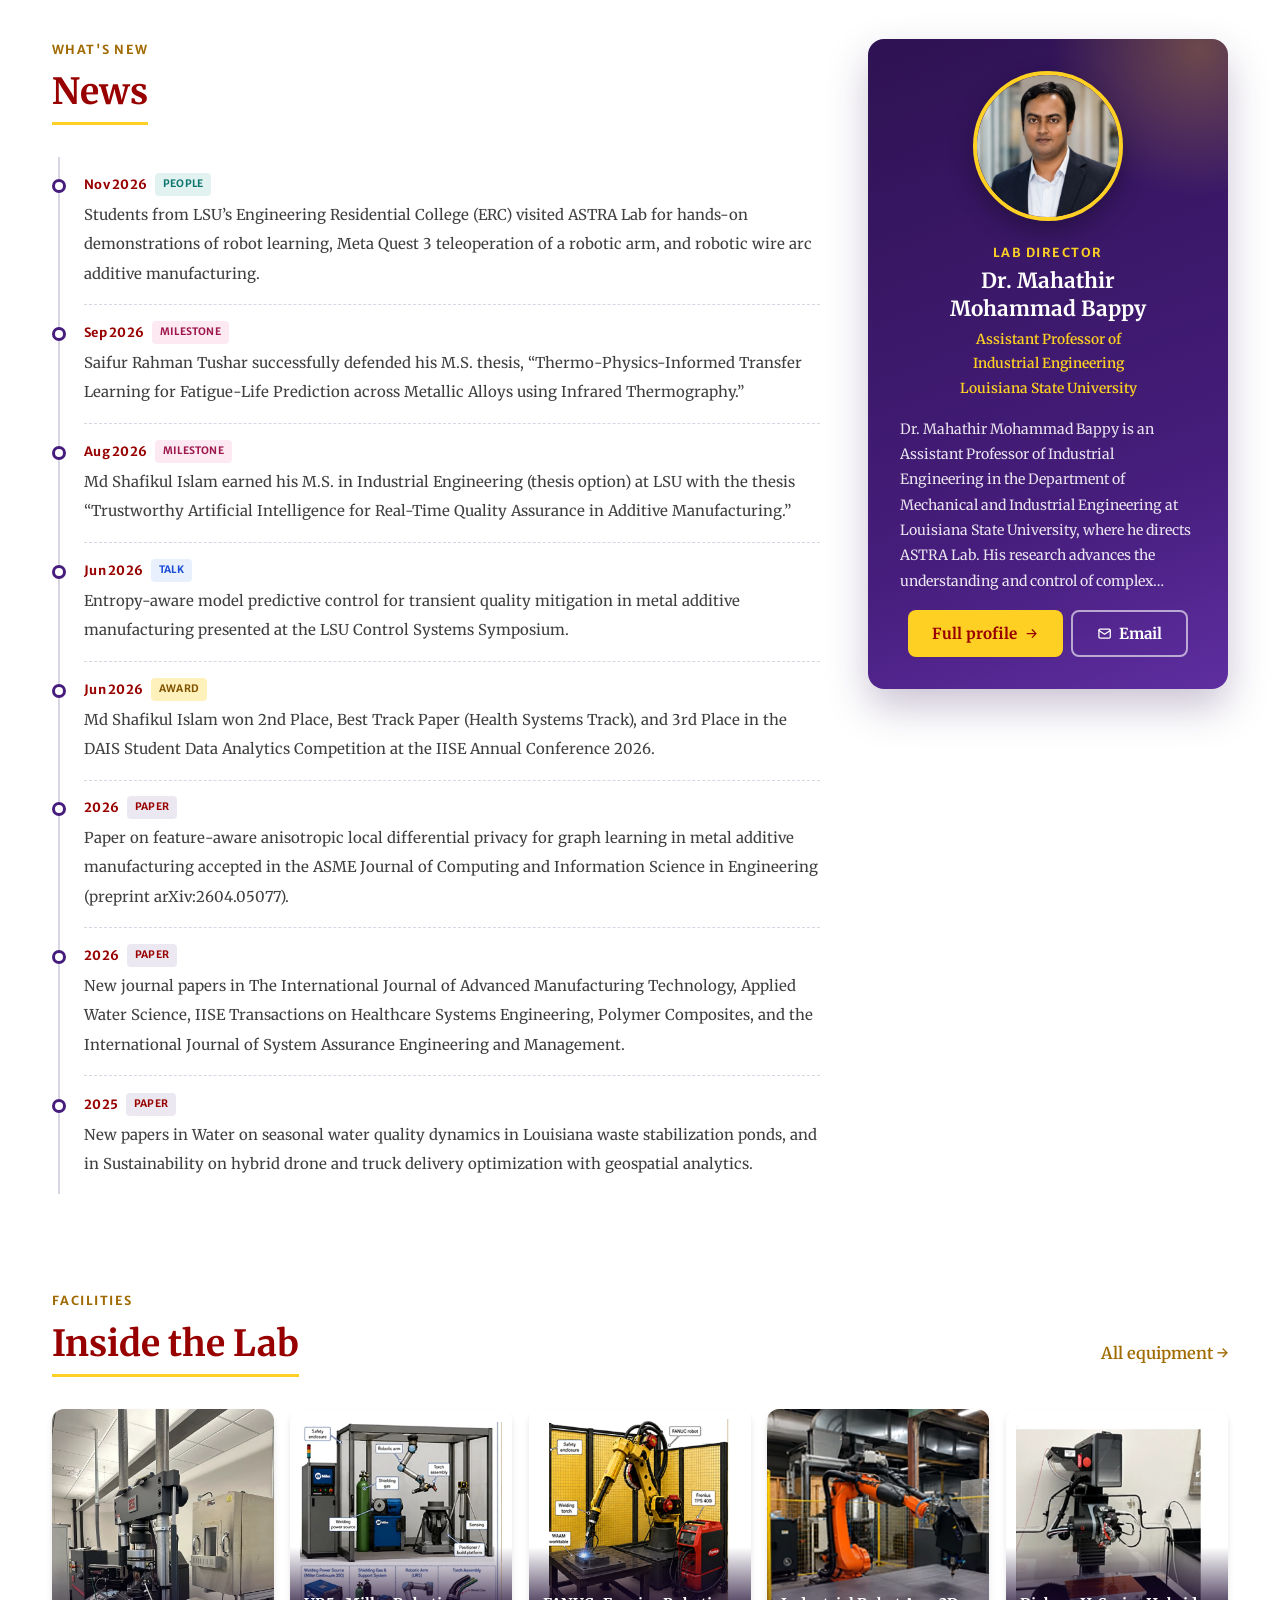
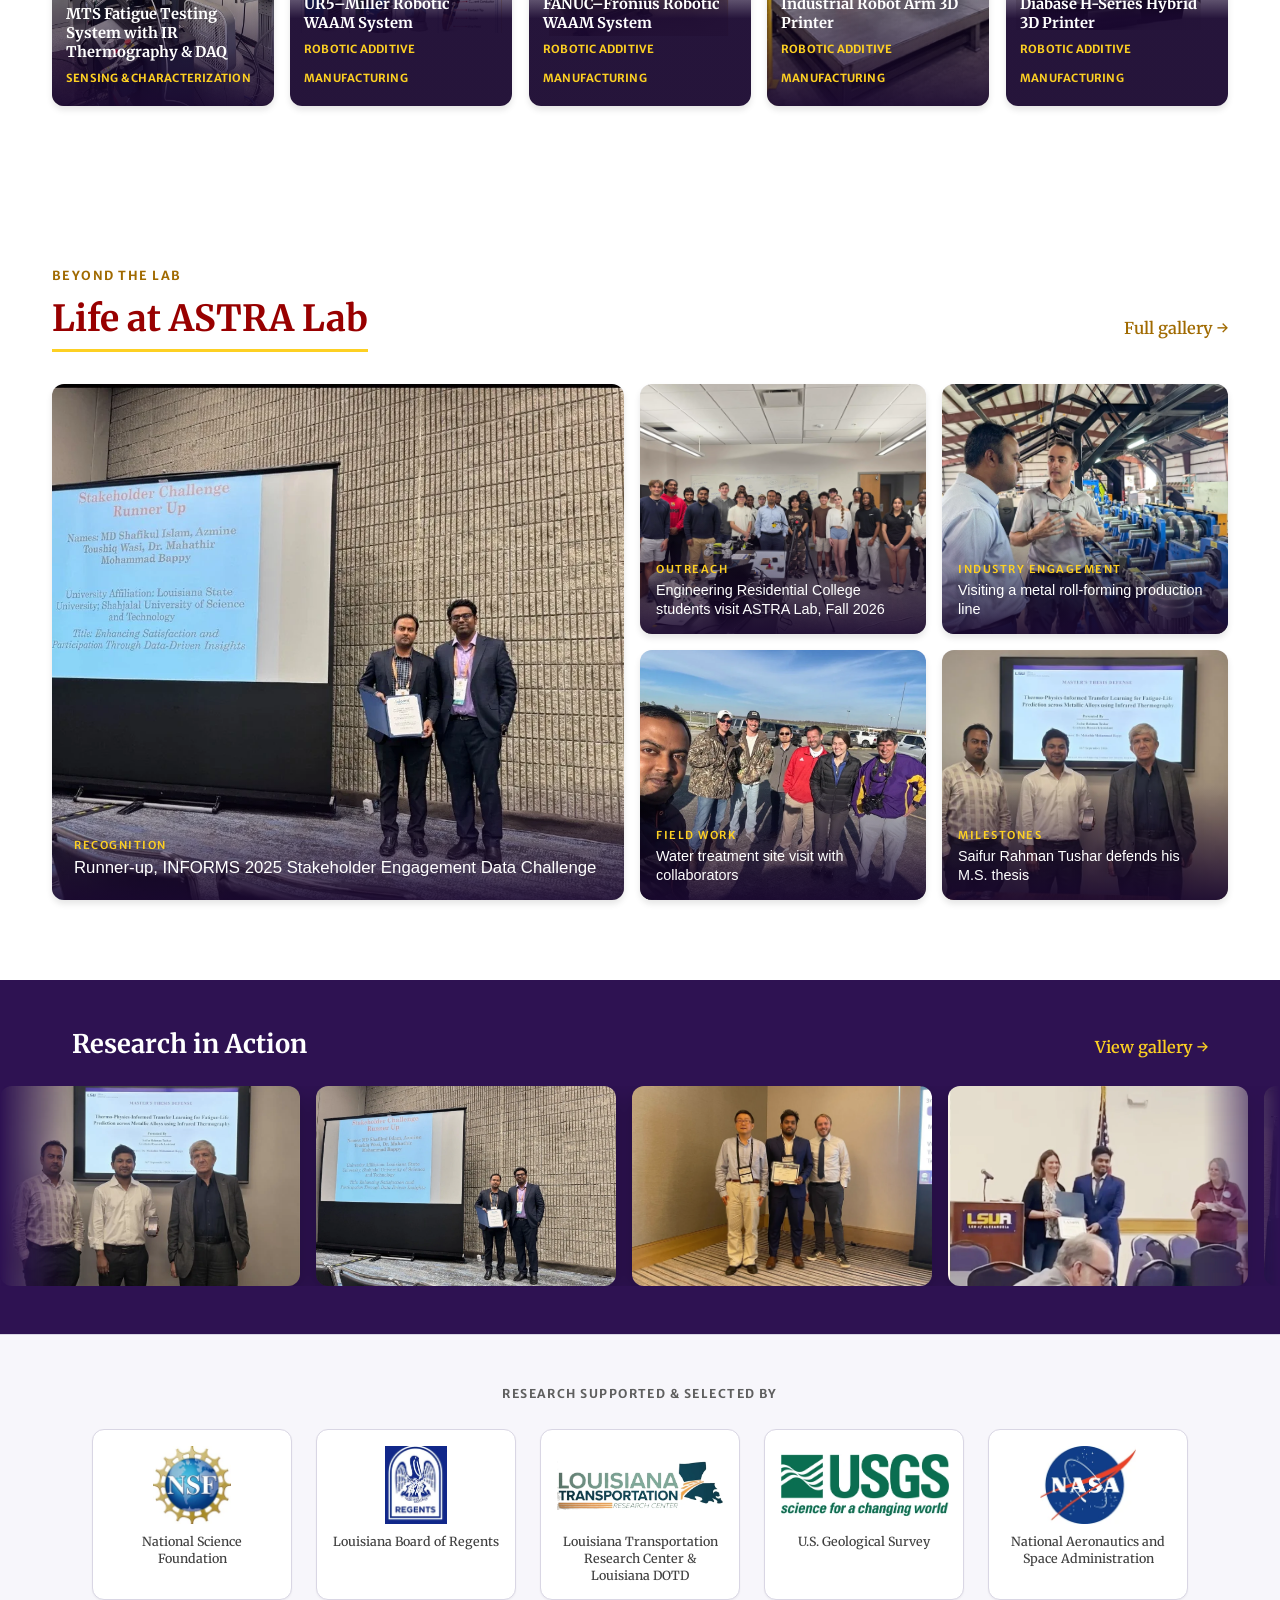
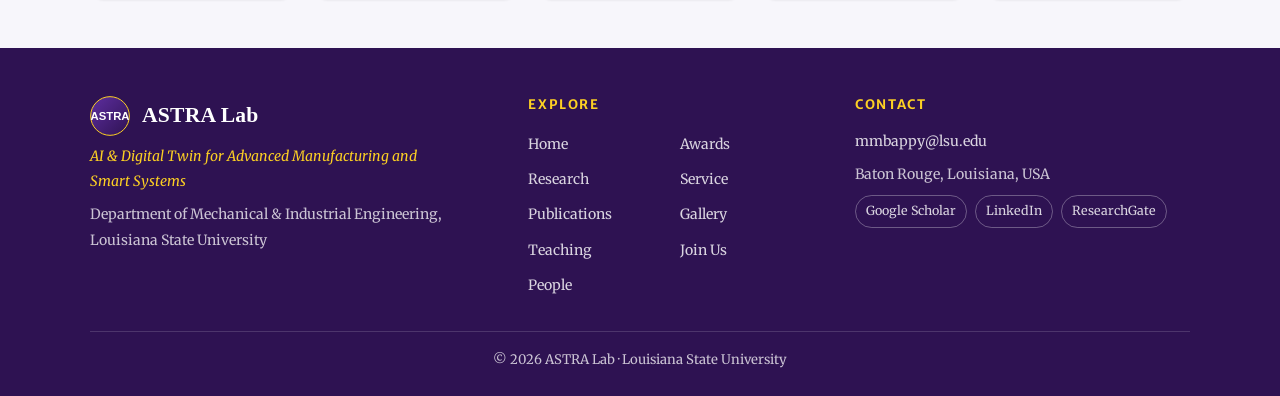
==== commit 37bbc498: "Rebuild Service & Outreach page from the CV Stats band and intro; editorial and peer review (journal" ====
--- a/index.html
+++ b/index.html
@@ -8,7 +8,7 @@
   <link rel="preconnect" href="https://fonts.googleapis.com">
   <link rel="preconnect" href="https://fonts.gstatic.com" crossorigin>
   <link href="https://fonts.googleapis.com/css2?family=Merriweather:ital,wght@0,300;0,400;0,700;0,900;1,400&family=Merriweather+Sans:wght@400;600;700&family=Tinos:wght@400;700&display=swap" rel="stylesheet">
-  <link rel="stylesheet" href="assets/css/styles.css?v=20261110">
+  <link rel="stylesheet" href="assets/css/styles.css?v=20261111">
   <link rel="icon" href="assets/images/logo.svg" type="image/svg+xml">
 </head>
 <body data-page="home">
@@ -85,8 +85,8 @@
     </section>
   </main>
   <footer class="footer" id="footer"></footer>
-  <script src="assets/js/data.js?v=20261110"></script>
-  <script src="assets/js/showcase.js?v=20261110"></script>
-  <script src="assets/js/render.js?v=20261110"></script>
+  <script src="assets/js/data.js?v=20261111"></script>
+  <script src="assets/js/showcase.js?v=20261111"></script>
+  <script src="assets/js/render.js?v=20261111"></script>
 </body>
 </html>
--- a/assets/css/styles.css
+++ b/assets/css/styles.css
@@ -1363,3 +1363,99 @@
   .spot-photo { height: 240px; }
 }
 @media (prefers-reduced-motion: reduce) { .spot-photo:hover img { transform: none; } }
+
+/* =========================================================================
+   Service page
+   ========================================================================= */
+.svc-intro { max-width: 900px; margin: 0; color: var(--text-secondary); }
+
+.rev-grid { display: grid; grid-template-columns: 1fr 1fr 1.1fr; gap: var(--space-lg); align-items: start; }
+.rev-card { padding: var(--space-xl) var(--space-lg); background: #fff; border: 1px solid var(--border-color); border-radius: 18px; transition: box-shadow var(--transition-normal), transform var(--transition-normal); }
+.rev-card:hover { transform: translateY(-4px); box-shadow: 0 18px 38px rgba(46,18,82,.13); }
+.rev-head { display: flex; align-items: center; gap: 12px; padding-bottom: var(--space-md); margin-bottom: var(--space-md); border-bottom: 1px dashed var(--border-color); }
+.rev-ico { width: 44px; height: 44px; flex: none; padding: 10px; border-radius: 12px; color: var(--accent-bright); background: var(--primary-dark); }
+.rev-head h3 { margin: 0; font-size: 1.2rem; }
+.rev-n { font-family: var(--font-mono); font-size: .74rem; letter-spacing: .06em; text-transform: uppercase; color: var(--text-light); }
+.rev-list { list-style: none; display: grid; gap: 2px; }
+.rev-list li { position: relative; padding: 7px 8px 7px 22px; font-size: .92rem; line-height: 1.45; color: var(--text-primary); border-radius: 8px; transition: background var(--transition-fast), color var(--transition-fast); }
+.rev-list li::before { content: ""; position: absolute; left: 6px; top: 15px; width: 7px; height: 7px; border-radius: 50%; background: var(--accent-bright); box-shadow: 0 0 0 3px rgba(253,208,35,.25); }
+.rev-list li:hover { background: var(--bg-light); color: var(--heading); }
+.rev-card.is-dark { color: #fff; border: 0; background: radial-gradient(120% 80% at 100% 0%, rgba(253,208,35,.25), transparent 55%), linear-gradient(160deg, var(--primary), var(--primary-dark)); }
+.rev-card.is-dark .rev-head { border-bottom-color: rgba(255,255,255,.2); }
+.rev-card.is-dark h3 { color: #fff; }
+.rev-card.is-dark .rev-n { color: rgba(255,255,255,.7); }
+.rev-card.is-dark .rev-ico { background: rgba(255,255,255,.12); }
+.panel-list { list-style: none; display: grid; gap: 10px; }
+.panel-list li { display: flex; align-items: center; gap: 14px; padding: 10px 12px; border-radius: 12px; background: rgba(255,255,255,.07); transition: background var(--transition-fast); }
+.panel-list li:hover { background: rgba(255,255,255,.14); }
+.panel-list li.is-hl { background: rgba(253,208,35,.16); box-shadow: inset 0 0 0 1px rgba(253,208,35,.5); }
+.panel-n { flex: none; min-width: 52px; text-align: center; font-family: var(--font-display); font-size: 1.6rem; font-weight: 900; line-height: 1; color: var(--accent-bright); }
+.panel-n.is-star { font-size: 1.4rem; }
+.panel-list b { display: block; font-family: var(--font-display); font-size: .95rem; line-height: 1.3; color: #fff; }
+.panel-list small { display: block; font-size: .8rem; color: rgba(255,255,255,.75); }
+
+.uni-grid { display: grid; grid-template-columns: repeat(4, minmax(0, 1fr)); gap: var(--space-md); }
+.uni-card { display: flex; gap: 14px; align-items: flex-start; padding: var(--space-lg); background: var(--bg-light); border: 1px solid var(--border-color); border-radius: 16px; transition: all var(--transition-normal); }
+.uni-card:hover { background: #fff; border-color: var(--accent-bright); transform: translateY(-4px); box-shadow: 0 14px 30px rgba(46,18,82,.12); }
+.uni-ico { width: 42px; height: 42px; flex: none; display: grid; place-items: center; border-radius: 12px; font-size: 1.15rem; color: var(--primary); background: #fff; box-shadow: var(--shadow-sm); transition: all var(--transition-normal); }
+.uni-card:hover .uni-ico { color: var(--accent-bright); background: var(--primary); }
+.uni-card h3 { font-size: 1rem; line-height: 1.3; margin: 0 0 4px; }
+.uni-org { margin: 0 0 8px; font-size: .88rem; line-height: 1.45; color: var(--text-secondary); }
+.uni-years { display: inline-flex; align-items: center; gap: 7px; font-family: var(--font-mono); font-size: .74rem; font-weight: 600; letter-spacing: .03em; color: var(--accent-hover); }
+.uni-live { width: 8px; height: 8px; border-radius: 50%; background: var(--success); animation: livePulse 1.8s ease-out infinite; }
+
+.svc-community { margin-top: var(--space-xl); grid-template-columns: 1fr 1fr; }
+.svc-community .svc-row { grid-template-columns: 130px 1fr auto; }
+
+.meet-grid { display: grid; grid-template-columns: repeat(3, minmax(0, 1fr)); gap: var(--space-md); }
+.meet-card { position: relative; padding: var(--space-lg); padding-left: calc(var(--space-lg) + 6px); background: #fff; border: 1px solid var(--border-color); border-radius: 14px; overflow: hidden; transition: all var(--transition-normal); }
+.meet-card::before { content: ""; position: absolute; left: 0; top: 0; bottom: 0; width: 5px; background: linear-gradient(var(--accent-bright), var(--primary-light)); }
+.meet-card:hover { transform: translateY(-3px); box-shadow: 0 12px 26px rgba(46,18,82,.12); }
+.meet-card h3 { font-size: 1rem; line-height: 1.35; margin: 10px 0 4px; }
+.meet-card .uni-org { margin: 0; }
+.member-row { display: flex; flex-wrap: wrap; align-items: center; gap: 10px; margin-top: var(--space-xl); }
+.member-row .grad-k { margin: 0 8px 0 0; }
+.member-pill { font-family: var(--font-display); font-weight: 900; font-size: 1.05rem; letter-spacing: .04em; color: var(--heading); padding: 6px 18px; border: 2px solid var(--heading); border-radius: 99px; transition: all var(--transition-fast); }
+.member-pill:hover { color: #fff; background: var(--heading); }
+
+@media (max-width: 1100px) {
+  .rev-grid { grid-template-columns: 1fr 1fr; }
+  .rev-card.is-dark { grid-column: 1 / -1; }
+  .uni-grid { grid-template-columns: repeat(2, minmax(0, 1fr)); }
+  .meet-grid { grid-template-columns: 1fr 1fr; }
+  .svc-community { grid-template-columns: 1fr; }
+}
+@media (max-width: 768px) {
+  .rev-grid, .uni-grid, .meet-grid { grid-template-columns: 1fr; }
+  .svc-community .svc-row { grid-template-columns: 1fr; }
+}
+@media (prefers-reduced-motion: reduce) {
+  .rev-card:hover, .uni-card:hover, .meet-card:hover { transform: none; }
+  .uni-live { animation: none; }
+}
+.lead-grid { display: grid; grid-template-columns: 1.15fr 1fr 1fr; gap: var(--space-md); }
+.lead-card { position: relative; padding: var(--space-lg); background: #fff; border: 1px solid var(--border-color); border-radius: 16px; transition: all var(--transition-normal); }
+.lead-card:hover { transform: translateY(-4px); border-color: var(--accent-bright); box-shadow: 0 14px 30px rgba(46,18,82,.12); }
+.lead-year { display: block; font-family: var(--font-display); font-weight: 900; font-size: 1.9rem; line-height: 1; color: var(--border-color); margin-bottom: 10px; transition: color var(--transition-normal); }
+.lead-card:hover .lead-year { color: var(--accent); }
+.lead-card h3 { font-size: 1.08rem; margin: 0 0 4px; }
+.lead-card .uni-org { margin: 0; }
+.lead-card.is-feature { grid-row: span 2; display: flex; flex-direction: column; justify-content: flex-end; border: 0; color: #fff;
+  background: radial-gradient(110% 70% at 100% 0%, rgba(253,208,35,.3), transparent 60%), linear-gradient(160deg, var(--primary), var(--primary-dark)); }
+.lead-card.is-feature .lead-year { font-size: 3.6rem; color: var(--accent-bright); }
+.lead-card.is-feature h3 { color: #fff; font-size: 1.35rem; }
+.lead-card.is-feature .uni-org { color: rgba(255,255,255,.85); font-size: .95rem; }
+#outreach .svc-grid { grid-template-columns: repeat(3, minmax(0, 1fr)); }
+#outreach .svc-card:first-child { grid-column: span 2; }
+#outreach .svc-card:first-child .svc-media { height: 260px; }
+@media (max-width: 1100px) {
+  .lead-grid { grid-template-columns: 1fr 1fr; }
+  .lead-card.is-feature { grid-row: auto; grid-column: 1 / -1; }
+  #outreach .svc-grid { grid-template-columns: 1fr 1fr; }
+}
+@media (max-width: 768px) {
+  .lead-grid, #outreach .svc-grid { grid-template-columns: 1fr; }
+  #outreach .svc-card:first-child { grid-column: auto; }
+  #outreach .svc-card:first-child .svc-media { height: 190px; }
+}
+@media (prefers-reduced-motion: reduce) { .lead-card:hover { transform: none; } }
